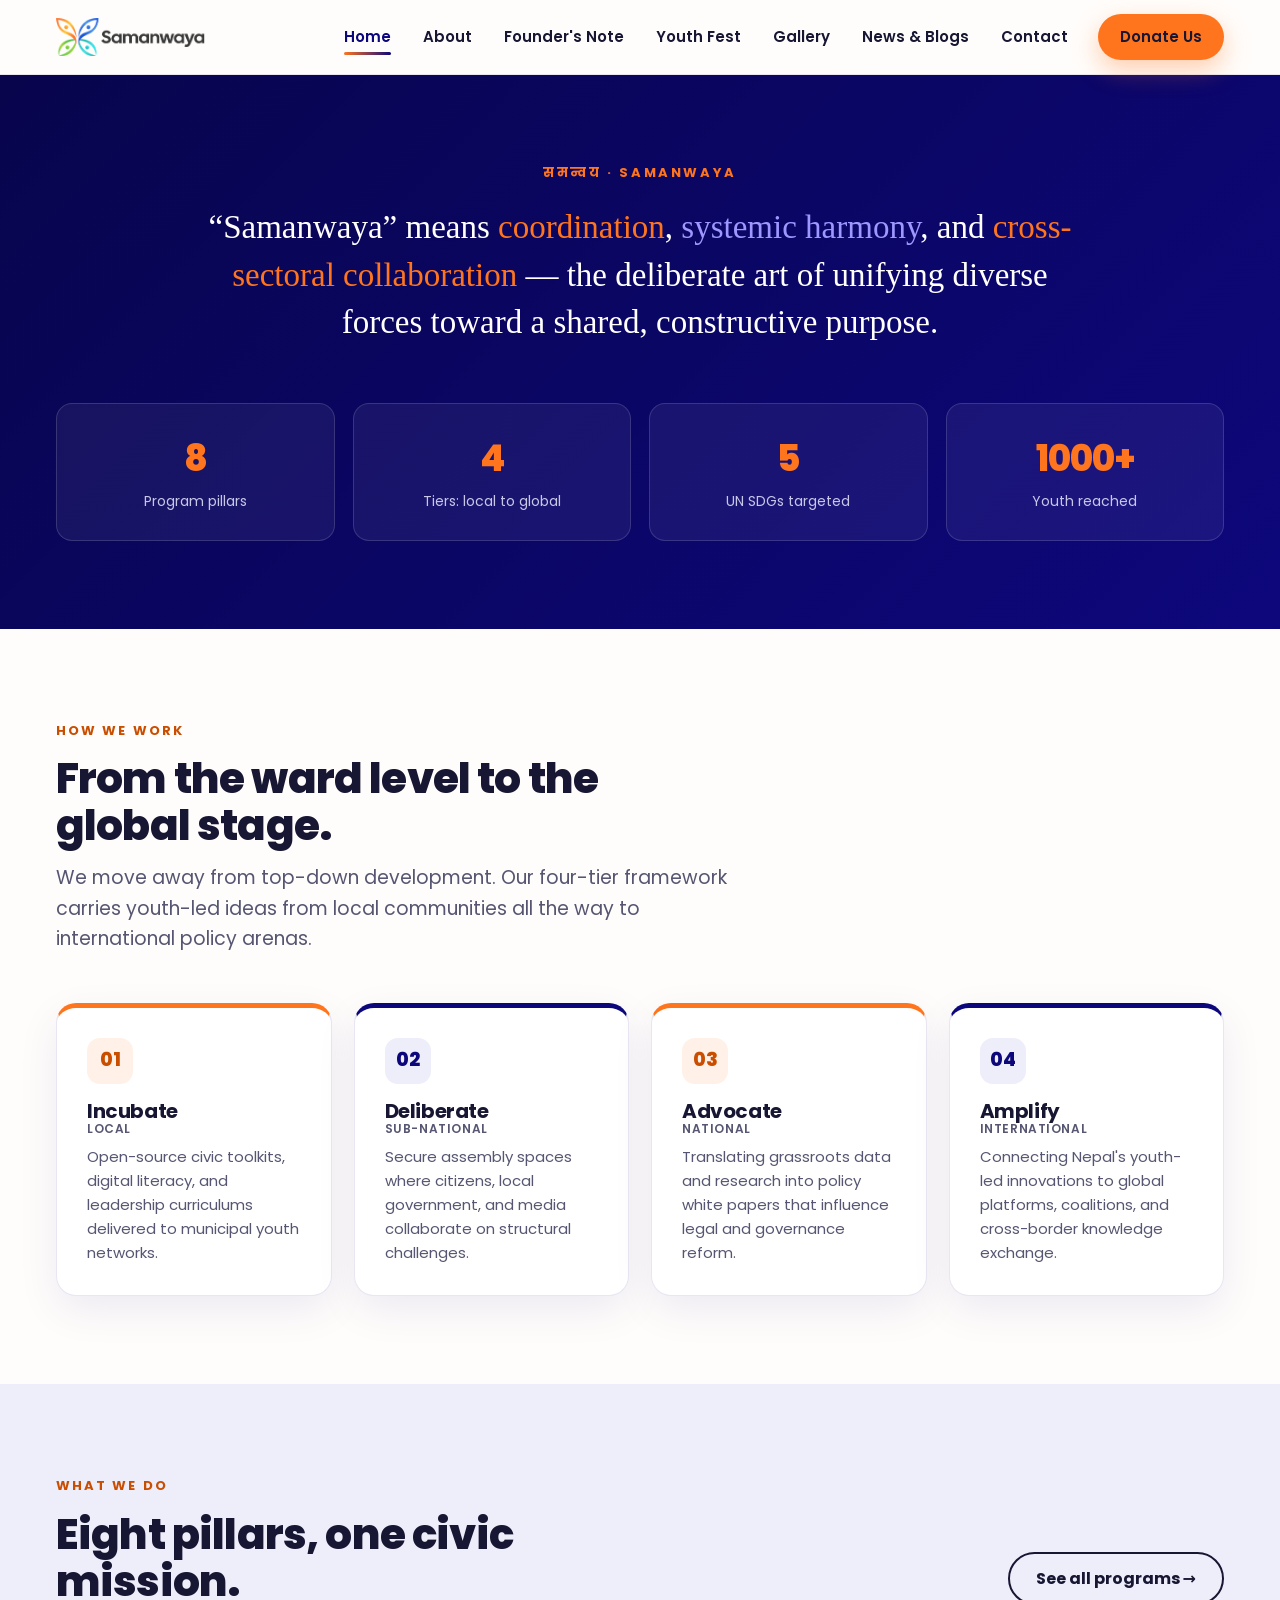
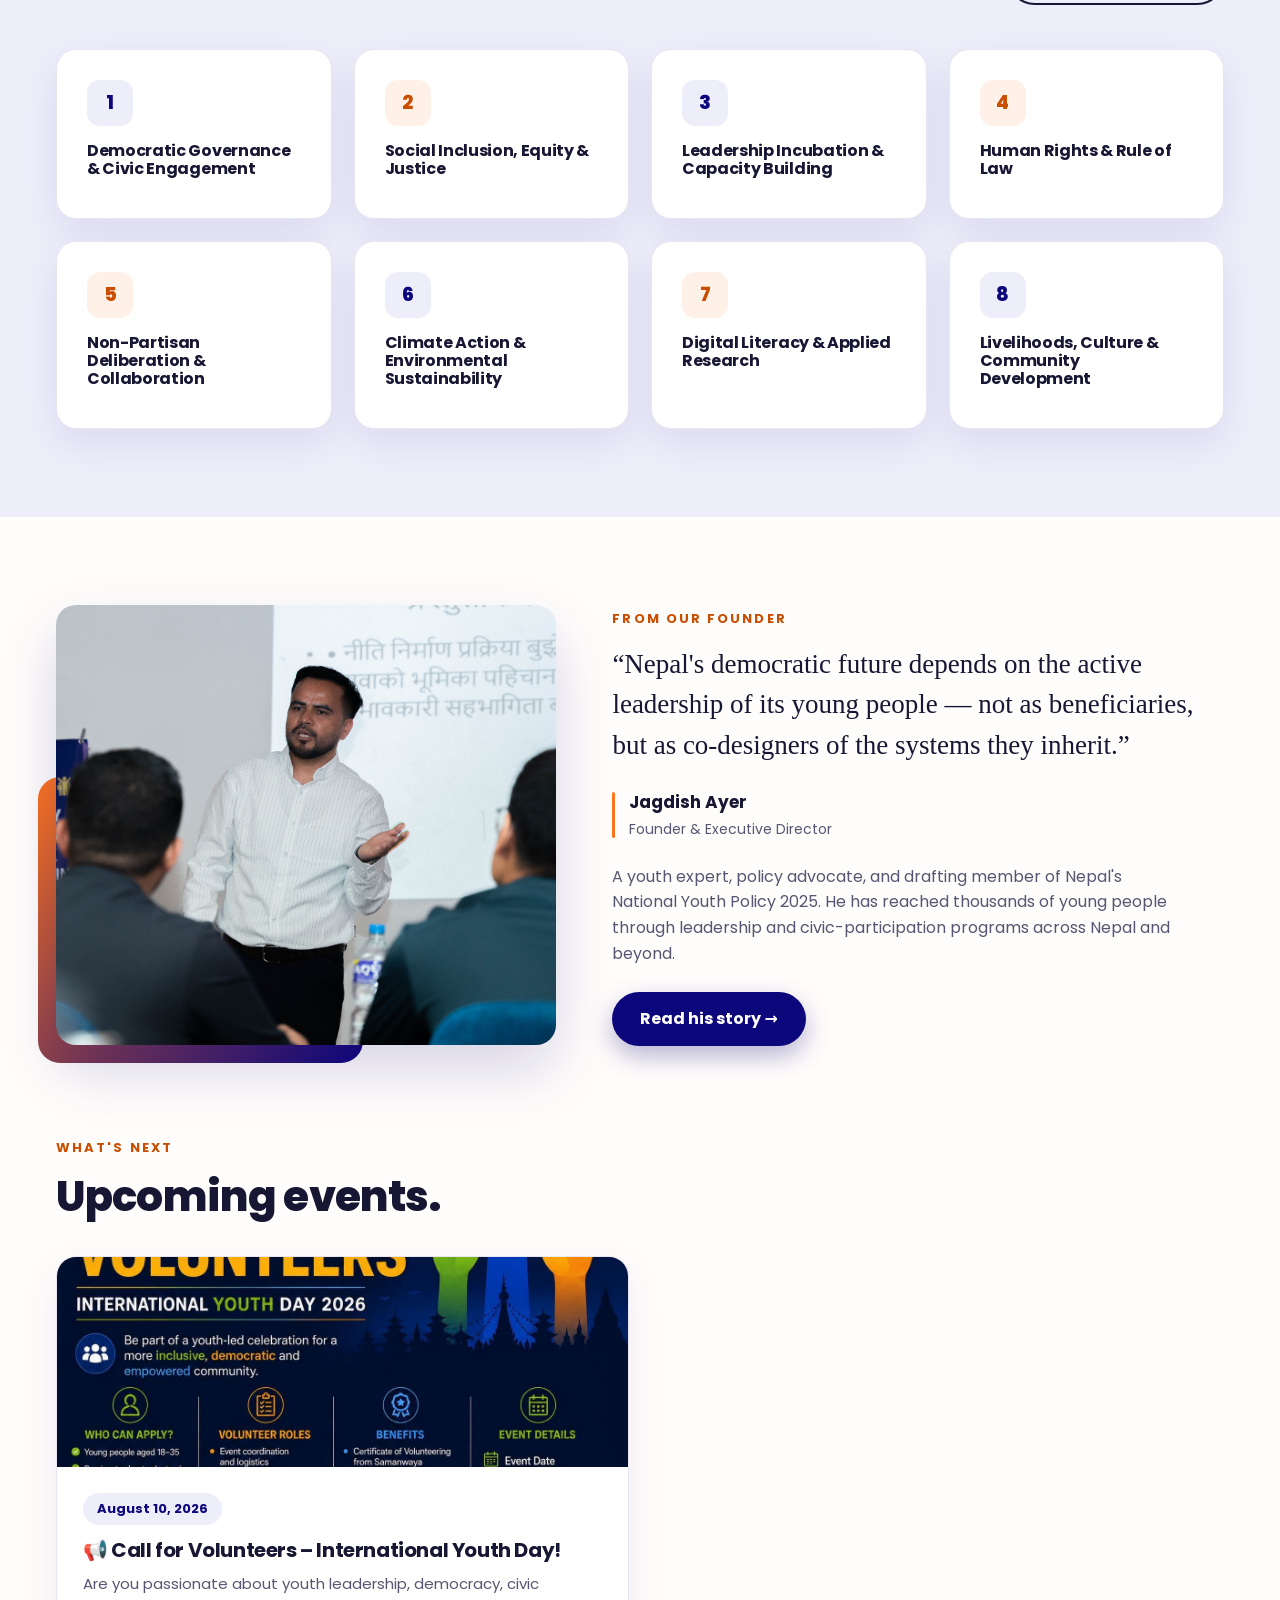
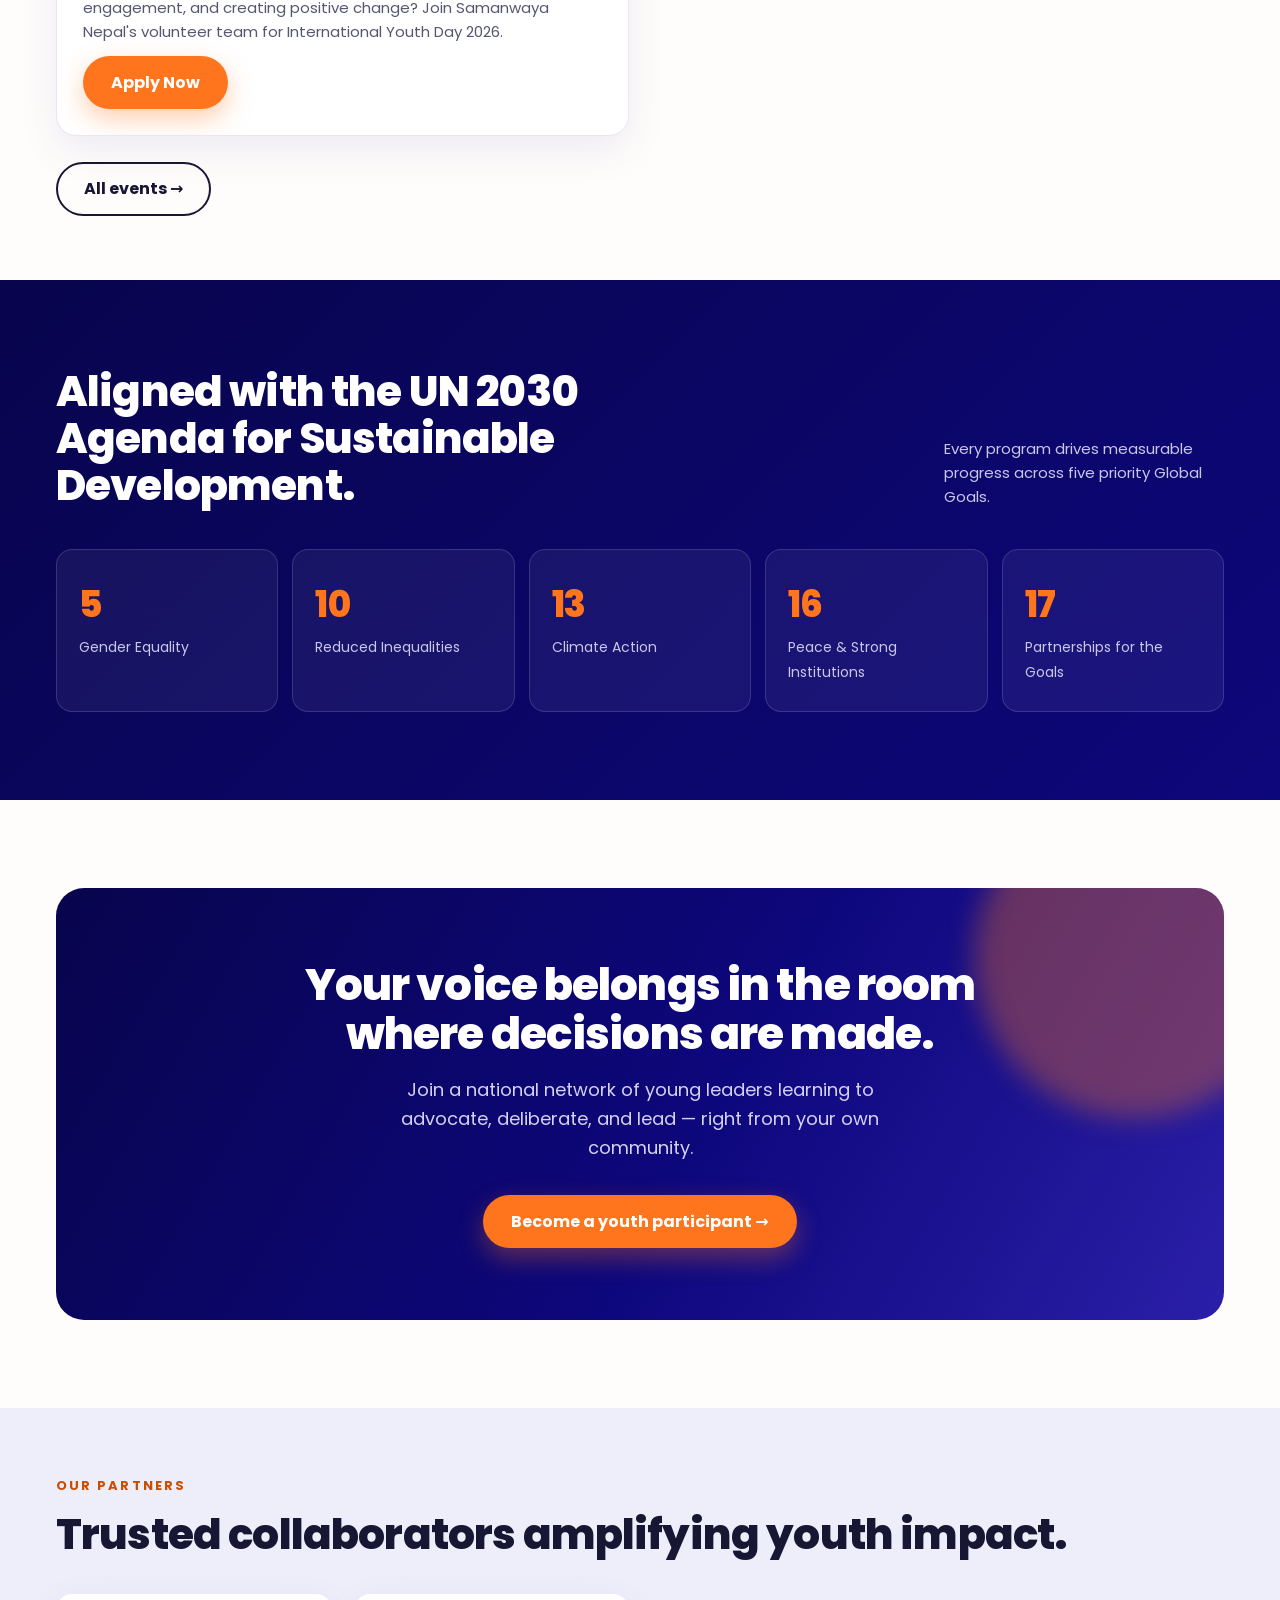
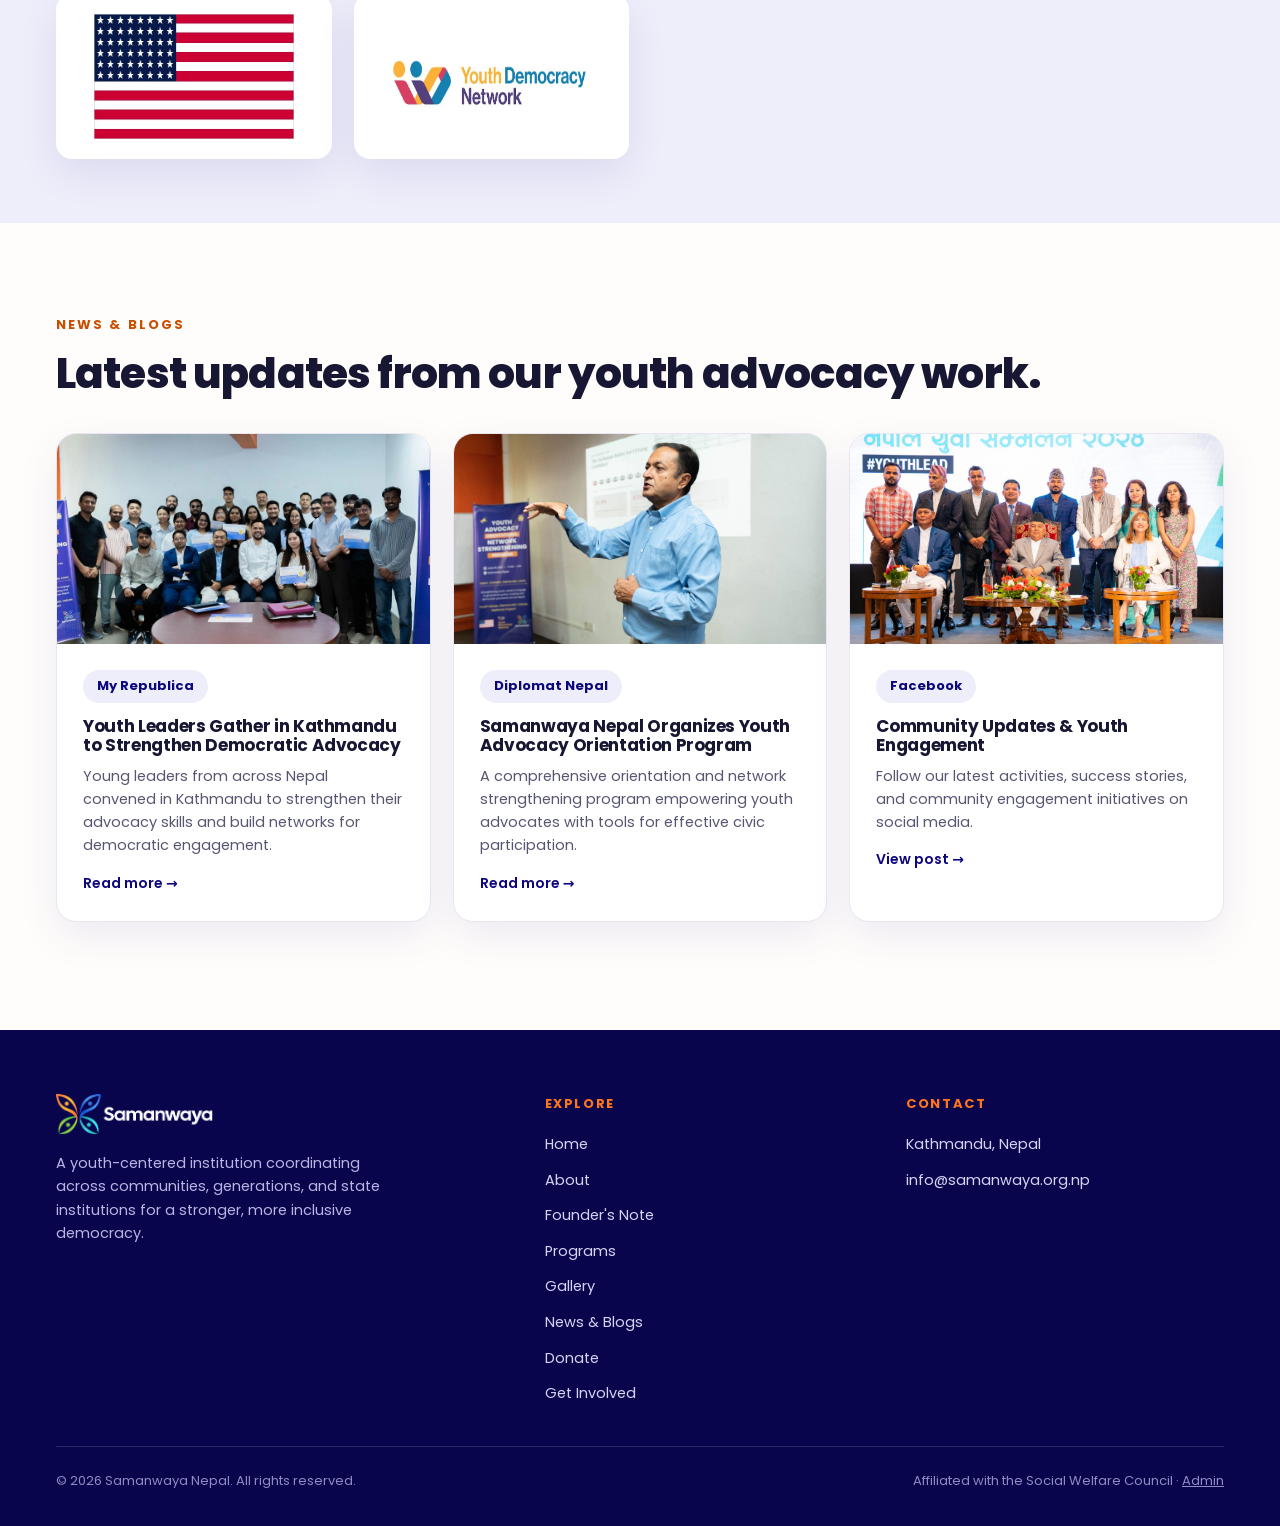
==== index.html @ 650f9ad6 "remove the application portal" ====
<!DOCTYPE html>
<html lang="en">
<head>
  <meta charset="utf-8">
  <meta name="viewport" content="width=device-width, initial-scale=1">
  <title>Samanwaya Nepal — Youth-Led Democracy &amp; Civic Engagement in Nepal</title>
  <meta name="description" content="Samanwaya Nepal is a premier youth-centered non-profit in Kathmandu empowering young people across Nepal through democratic governance, civic engagement, leadership incubation, and social inclusion programs. Partner organizations include USA and YDN.">
  <meta name="keywords" content="Samanwaya, Samanwaya Nepal, समन्वय, youth organization Nepal, civic engagement Nepal, democracy Nepal, youth leadership Kathmandu, NGO Nepal, samanwaya.org.np, youth advocacy Nepal, democratic governance Nepal, partner organizations USA YDN, Nepal news blogs, youth policy Nepal">
  <meta name="author" content="Samanwaya Nepal">
  <meta name="robots" content="index, follow">
  <meta name="theme-color" content="#0d077c">
  <link rel="canonical" href="https://samanwaya.org.np/">
  <meta property="og:type" content="website">
  <meta property="og:site_name" content="Samanwaya Nepal">
  <meta property="og:locale" content="en_US">
  <meta property="og:title" content="Samanwaya Nepal — Youth-Led Democracy &amp; Civic Engagement">
  <meta property="og:description" content="A youth-centered institution where young citizens across Nepal converge to lead the civic systems that shape their lives.">
  <meta property="og:url" content="https://samanwaya.org.np/">
  <meta property="og:image" content="https://samanwaya.org.np/assets/og-image.jpg">
  <meta property="og:image:width" content="1200">
  <meta property="og:image:height" content="630">
  <meta name="twitter:card" content="summary_large_image">
  <meta name="twitter:title" content="Samanwaya Nepal — Youth-Led Democracy &amp; Civic Engagement">
  <meta name="twitter:description" content="A youth-centered institution where young citizens across Nepal converge to lead the civic systems that shape their lives.">
  <meta name="twitter:image" content="https://samanwaya.org.np/assets/og-image.jpg">
  <link rel="icon" type="image/png" sizes="32x32" href="assets/samanwayaicons.png">
  <link rel="icon" type="image/png" sizes="64x64" href="assets/samanwayaicons.png">
  <link rel="apple-touch-icon" href="assets/apple-touch-icon.png">
  <link rel="manifest" href="site.webmanifest">
  <link rel="preconnect" href="https://fonts.googleapis.com">
  <link rel="preconnect" href="https://fonts.gstatic.com" crossorigin>
  <link href="https://fonts.googleapis.com/css2?family=Poppins:wght@400;600;700;800&display=swap" rel="stylesheet">
  <link rel="stylesheet" href="css/style.css">
  <script type="application/ld+json">
  {
    "@context": "https://schema.org",
    "@type": "NGO",
    "name": "Samanwaya Nepal",
    "alternateName": ["Samanwaya", "समन्वय नेपाल"],
    "url": "https://samanwaya.org.np/",
    "logo": "https://samanwaya.org.np/assets/logo-mark.png",
    "image": "https://samanwaya.org.np/assets/og-image.jpg",
    "description": "A premier youth-centered non-profit institution in Kathmandu, Nepal, empowering young people through democratic governance, civic engagement, leadership incubation, and social inclusion.",
    "email": "info@samanwaya.org.np",
    "foundingLocation": "Kathmandu, Nepal",
    "founder": {
      "@type": "Person",
      "name": "Jagdish Ayer",
      "jobTitle": "Founder & Executive Director",
      "url": "https://samanwaya.org.np/founder.html"
    },
    "address": {
      "@type": "PostalAddress",
      "addressLocality": "Kathmandu",
      "addressCountry": "NP"
    },
    "areaServed": "Nepal",
    "sameAs": []
  }
  </script>
  <script type="application/ld+json">
  {
    "@context": "https://schema.org",
    "@type": "WebSite",
    "name": "Samanwaya Nepal",
    "alternateName": "Samanwaya",
    "url": "https://samanwaya.org.np/"
  }
  </script>
  <script type="application/ld+json">
  {
    "@context": "https://schema.org",
    "@type": "NewsMediaOrganization",
    "name": "Samanwaya Nepal News & Updates",
    "url": "https://samanwaya.org.np/#news-blogs",
    "description": "Latest news and updates about youth advocacy programs and democratic engagement initiatives in Nepal",
    "potentialAction": {
      "@type": "ReadAction",
      "target": [
        "https://myrepublica.nagariknetwork.com/news/youth-leaders-gather-in-kathmandu-to-strengthen-democratic-advocacy-83-53.html",
        "https://diplomatnepal.com/diplomacy/youth/samanwaya-nepal-organizes-youth-advocacy-orientation-and-network-strengthening-program/"
      ]
    }
  }
  </script>
</head>
<body>

<div id="loader" aria-hidden="true">
  <img src="assets/logo-mark.png" alt="" width="72" height="72">
  <div class="bar"><i></i></div>
</div>

<header class="site-header">
 <div class="wrap">
    <a href="index.html" class="logo" aria-label="Samanwaya Nepal — home">
      <img src="assets/logo-dark.png" alt="Samanwaya Nepal" width="164" height="42">
    </a>
    <nav class="nav" aria-label="Main navigation">
      <a href="index.html" class="active" aria-current="page">Home</a>
      <a href="about.html">About</a>
      <a href="founder.html">Founder's Note</a>
      <a href="programs.html">Youth Fest</a>
      <a href="gallery.html">Gallery</a>
      <a href="news.html">News &amp; Blogs</a>
      <a href="contact.html">Contact</a>
      <a href="donate.html" class="btn btn-orange">Donate Us</a>
    </nav>
    <button id="nav-toggle" aria-label="Toggle menu" aria-expanded="false"><span></span><span></span><span></span></button>
  </div>
</header>

<main>

  <!-- HERO -->
  <!--<section class="hero">
   <div class="wrap">
      <div class="reveal in">
        <span class="badge"><i></i>YOUTH VOICES · DEMOCRATIC VALUES · NATIONAL IMPACT</span>
        <h1 class="h-xl" data-edit="heroTitle">Young people, building the <span class="c1">democracy</span> they'll <span class="c2">inherit.</span></h1>
        <p data-edit="heroText">Samanwaya Nepal is a youth-centered institution where young citizens — across every geography, ethnicity, gender, and background — converge to lead the civic systems that shape their lives.</p>
        <div style="display:flex;flex-wrap:wrap;gap:14px">
          <a href="contact.html" class="btn btn-orange">Join the movement →</a>
          <a href="programs.html" class="btn btn-ghost">Explore our work</a>
        </div>
      </div>
      <div class="hero-media reveal in">
        <img src="assets/photo-1-web.jpg" alt="Young participants at a Samanwaya Nepal youth advocacy program" width="1400" height="933" fetchpriority="high">
      </div>
    </div>
  </section> -->

  <!-- NOTICES (admin-managed, hidden when empty) -->
  <section class="section tight" id="notices-section" style="padding-top:0">
    <div class="wrap">
      <span class="eyebrow">Notices &amp; announcements</span>
      <div id="notices-list" class="grid" style="gap:12px"></div>
    </div>
  </section>

  <!-- MEANING + STATS -->
  <section class="dark section">
    <div class="wrap quote-band reveal">
      <div class="mark">समन्वय · SAMANWAYA</div>
      <blockquote data-edit="meaningQuote">“Samanwaya” means <span class="hl-o">coordination</span>, <span class="hl-i">systemic harmony</span>, and <span class="hl-o">cross-sectoral collaboration</span> — the deliberate art of unifying diverse forces toward a shared, constructive purpose.</blockquote>
    </div>
    <div class="wrap" style="margin-top:56px">
      <div class="stats reveal">
        <div class="stat"><b data-edit="stat1n">8</b><span data-edit="stat1l">Program pillars</span></div>
        <div class="stat"><b data-edit="stat2n">4</b><span data-edit="stat2l">Tiers: local to global</span></div>
        <div class="stat"><b data-edit="stat3n">5</b><span data-edit="stat3l">UN SDGs targeted</span></div>
        <div class="stat"><b data-edit="stat4n">1000+</b><span data-edit="stat4l">Youth reached</span></div>
      </div>
    </div>
  </section>

  <!-- 4-TIER MODEL -->
  <section class="section">
    <div class="wrap">
      <div class="reveal" style="max-width:680px;margin-bottom:48px">
        <span class="eyebrow">How we work</span>
        <h2 class="h-lg">From the ward level to the global stage.</h2>
        <p class="lead" style="margin-top:14px">We move away from top-down development. Our four-tier framework carries youth-led ideas from local communities all the way to international policy arenas.</p>
      </div>
      <div class="grid g4">
        <article class="card top-o reveal"><span class="num tint-o">01</span><h3>Incubate <small style="display:block;font-size:12px;color:var(--muted);font-weight:600;letter-spacing:.05em">LOCAL</small></h3><p>Open-source civic toolkits, digital literacy, and leadership curriculums delivered to municipal youth networks.</p></article>
        <article class="card top-i reveal"><span class="num tint-i">02</span><h3>Deliberate <small style="display:block;font-size:12px;color:var(--muted);font-weight:600;letter-spacing:.05em">SUB-NATIONAL</small></h3><p>Secure assembly spaces where citizens, local government, and media collaborate on structural challenges.</p></article>
        <article class="card top-o reveal"><span class="num tint-o">03</span><h3>Advocate <small style="display:block;font-size:12px;color:var(--muted);font-weight:600;letter-spacing:.05em">NATIONAL</small></h3><p>Translating grassroots data and research into policy white papers that influence legal and governance reform.</p></article>
        <article class="card top-i reveal"><span class="num tint-i">04</span><h3>Amplify <small style="display:block;font-size:12px;color:var(--muted);font-weight:600;letter-spacing:.05em">INTERNATIONAL</small></h3><p>Connecting Nepal's youth-led innovations to global platforms, coalitions, and cross-border knowledge exchange.</p></article>
      </div>
    </div>
  </section>

  <!-- PROGRAMS TEASER -->
  <section class="section" style="background:var(--indigo-soft)">
    <div class="wrap">
      <div class="reveal" style="display:flex;align-items:flex-end;justify-content:space-between;flex-wrap:wrap;gap:22px;margin-bottom:44px">
        <div style="max-width:600px">
          <span class="eyebrow">What we do</span>
          <h2 class="h-lg">Eight pillars, one civic mission.</h2>
        </div>
        <a href="programs.html" class="btn btn-ghost">See all programs →</a>
      </div>
      <div class="grid g4">
        <a href="programs.html" class="card reveal"><span class="num tint-i">1</span><h3 style="font-size:16px">Democratic Governance &amp; Civic Engagement</h3></a>
        <a href="programs.html" class="card reveal"><span class="num tint-o">2</span><h3 style="font-size:16px">Social Inclusion, Equity &amp; Justice</h3></a>
        <a href="programs.html" class="card reveal"><span class="num tint-i">3</span><h3 style="font-size:16px">Leadership Incubation &amp; Capacity Building</h3></a>
        <a href="programs.html" class="card reveal"><span class="num tint-o">4</span><h3 style="font-size:16px">Human Rights &amp; Rule of Law</h3></a>
        <a href="programs.html" class="card reveal"><span class="num tint-o">5</span><h3 style="font-size:16px">Non-Partisan Deliberation &amp; Collaboration</h3></a>
        <a href="programs.html" class="card reveal"><span class="num tint-i">6</span><h3 style="font-size:16px">Climate Action &amp; Environmental Sustainability</h3></a>
        <a href="programs.html" class="card reveal"><span class="num tint-o">7</span><h3 style="font-size:16px">Digital Literacy &amp; Applied Research</h3></a>
        <a href="programs.html" class="card reveal"><span class="num tint-i">8</span><h3 style="font-size:16px">Livelihoods, Culture &amp; Community Development</h3></a>
      </div>
    </div>
  </section>

  <!-- FOUNDER -->
  <section class="section">
    <div class="wrap split">
      <div class="frame reveal">
        <img src="assets/photo-3.jpg" alt="Jagdish Ayer, Founder and Executive Director of Samanwaya Nepal" width="1400" height="933" loading="lazy">
      </div>
      <div class="reveal">
        <span class="eyebrow">From our founder</span>
        <blockquote class="pull" data-edit="founderQuote">“Nepal's democratic future depends on the active leadership of its young people — not as beneficiaries, but as co-designers of the systems they inherit.”</blockquote>
        <div class="byline"><i></i><div><b>Jagdish Ayer</b><span>Founder &amp; Executive Director</span></div></div>
        <p style="color:var(--muted);margin-bottom:26px;max-width:560px" data-edit="founderIntro">A youth expert, policy advocate, and drafting member of Nepal's National Youth Policy 2025. He has reached thousands of young people through leadership and civic-participation programs across Nepal and beyond.</p>
        <a href="founder.html" class="btn btn-indigo">Read his story →</a>
      </div>
    </div>
  </section>

  <!-- UPCOMING EVENTS (admin-managed, hidden when empty) -->
  <section class="section tight" id="events-section" data-hide-empty style="padding-top:0">
    <div class="wrap">
      <span class="eyebrow">What's next</span>
      <h2 class="h-lg" style="margin-bottom:36px">Upcoming events.</h2>
      <div id="events-list" data-limit="2" class="grid g2"></div>
      <p style="margin-top:26px"><a href="programs.html#events" class="btn btn-ghost">All events →</a></p>
    </div>
  </section>

  <!-- SDG STRIP -->
  <section class="dark section">
    <div class="wrap">
      <div class="reveal" style="display:flex;align-items:flex-end;justify-content:space-between;flex-wrap:wrap;gap:20px;margin-bottom:40px">
        <h2 class="h-lg" style="max-width:640px">Aligned with the UN 2030 Agenda for Sustainable Development.</h2>
        <p style="font-size:15px;color:#c9c7e8;max-width:280px">Every program drives measurable progress across five priority Global Goals.</p>
      </div>
      <div class="grid reveal" style="grid-template-columns:repeat(auto-fit,minmax(170px,1fr));gap:14px">
        <div class="stat" style="text-align:left"><b>5</b><span>Gender Equality</span></div>
        <div class="stat" style="text-align:left"><b>10</b><span>Reduced Inequalities</span></div>
        <div class="stat" style="text-align:left"><b>13</b><span>Climate Action</span></div>
        <div class="stat" style="text-align:left"><b>16</b><span>Peace &amp; Strong Institutions</span></div>
        <div class="stat" style="text-align:left"><b>17</b><span>Partnerships for the Goals</span></div>
      </div>
    </div>
  </section>

  <!-- CTA -->
  <section class="section">
    <div class="wrap">
      <div class="cta reveal">
        <h2>Your voice belongs in the room where decisions are made.</h2>
        <p>Join a national network of young leaders learning to advocate, deliberate, and lead — right from your own community.</p>
        <a href="contact.html" class="btn btn-orange">Become a youth participant →</a>
      </div>
    </div>
  </section>

  <!-- PARTNERS -->
  <section class="section tight" style="background:var(--indigo-soft)">
    <div class="wrap">
      <span class="eyebrow">Our Partners</span>
      <h2 class="h-lg" style="margin-bottom:36px">Trusted collaborators amplifying youth impact.</h2>
      <div class="grid g4" style="align-items:center;justify-items:center">
        <div class="reveal" style="text-align:center;padding:20px;background:#fff;border-radius:16px;box-shadow:var(--shadow);width:100%">
          <img src="assets/usa.jpeg" alt="USA Partner Logo" width="200" height="125" loading="lazy" style="margin:0 auto">
        </div>
        <div class="reveal" style="text-align:center;padding:20px;background:#fff;border-radius:16px;box-shadow:var(--shadow);width:100%">
          <img src="assets/ydn.jpeg" alt="YDN Partner Logo" width="200" height="125" loading="lazy" style="margin:0 auto">
        </div>
      </div>
    </div>
  </section>

  <!-- NEPAL YOUTH FEST 2026 
  <section class="section" style="background:linear-gradient(135deg,#0d077c 0%,#3b2cc9 100%);color:#fff">
    <div class="wrap">
      <div class="reveal" style="text-align:center;max-width:800px;margin:0 auto 40px">
        <span class="eyebrow" style="color:#ffb142">Call for Participants</span>
        <h2 class="h-xl" style="margin:10px 0">NEPAL YOUTH FEST 2026</h2>
        <p class="lead" style="color:#d6d4f2">Are you ready to connect, create &amp; celebrate?</p>
        <p style="font-size:16px;color:#d6d4f2;line-height:1.7">Join us for Nepal Youth Fest 2026 — a vibrant platform bringing young people together to share ideas, showcase talents, build connections, and inspire positive change.</p>
      </div>
      <div class="grid g3 reveal" style="margin-bottom:40px">
        <div style="text-align:center;padding:20px;background:rgba(255,255,255,0.1);border-radius:12px">
          <span style="font-size:32px;display:block;margin-bottom:10px">🌟</span>
          <h4 style="margin-bottom:8px">Connect</h4>
          <p style="font-size:14px;color:#d6d4f2">Connect with fellow young people</p>
        </div>
        <div style="text-align:center;padding:20px;background:rgba(255,255,255,0.1);border-radius:12px">
          <span style="font-size:32px;display:block;margin-bottom:10px">💡</span>
          <h4 style="margin-bottom:8px">Exchange</h4>
          <p style="font-size:14px;color:#d6d4f2">Exchange ideas &amp; experiences</p>
        </div>
        <div style="text-align:center;padding:20px;background:rgba(255,255,255,0.1);border-radius:12px">
          <span style="font-size:32px;display:block;margin-bottom:10px">🎨</span>
          <h4 style="margin-bottom:8px">Showcase</h4>
          <p style="font-size:14px;color:#d6d4f2">Showcase your creativity and talents</p>
        </div>
        <div style="text-align:center;padding:20px;background:rgba(255,255,255,0.1);border-radius:12px">
          <span style="font-size:32px;display:block;margin-bottom:10px">🤝</span>
          <h4 style="margin-bottom:8px">Build Networks</h4>
          <p style="font-size:14px;color:#d6d4f2">Build networks and meaningful connections</p>
        </div>
        <div style="text-align:center;padding:20px;background:rgba(255,255,255,0.1);border-radius:12px">
          <span style="font-size:32px;display:block;margin-bottom:10px">🚀</span>
          <h4 style="margin-bottom:8px">Be Part of Change</h4>
          <p style="font-size:14px;color:#d6d4f2">Be part of a youth-led movement for change</p>
        </div>
        <div style="text-align:center;padding:20px;background:rgba(255,255,255,0.1);border-radius:12px;display:flex;align-items:center;justify-content:center">
          <div>
            <h4 style="margin-bottom:8px">Who Can Participate?</h4>
            <p style="font-size:14px;color:#d6d4f2">Young people who are passionate, creative, curious, and ready to make a difference.</p>
          </div>
        </div>
      </div>
      <div class="reveal" style="text-align:center">
        <div style="display:inline-block;background:rgba(255,255,255,0.15);padding:20px 40px;border-radius:16px;margin-bottom:24px">
          <p style="margin:0 0 8px;font-size:18px"><strong>📅 Date:</strong> 14 August 2026</p>
          <p style="margin:0;font-size:16px;color:#d6d4f2"><strong>Limited Participation — Register Now!</strong></p>
        </div>
        <div style="margin-bottom:20px">
          <a href="https://forms.gle/J3y8mwZ917u2fauQ6" target="_blank" rel="noopener noreferrer" class="btn btn-orange" style="font-size:18px;padding:16px 40px">Register Now →</a>
        </div>
        <p style="font-size:14px;color:#d6d4f2;margin-top:20px"><strong>Organized by:</strong> Samanwaya Nepal</p>
      </div>
    </div>
  </section> -->

  <!-- NEWS & BLOGS -->
  <section class="section">
    <div class="wrap">
      <span class="eyebrow">News &amp; Blogs</span>
      <h2 class="h-lg" style="margin-bottom:36px">Latest updates from our youth advocacy work.</h2>
      <div class="grid g3">
        <article class="card event-card reveal">
          <a href="https://myrepublica.nagariknetwork.com/news/youth-leaders-gather-in-kathmandu-to-strengthen-democratic-advocacy-83-53.html" target="_blank" rel="noopener noreferrer">
            <img src="assets/photo-1-web.jpg" alt="Youth leaders gather in Kathmandu for democratic advocacy program" width="400" height="267" loading="lazy">
            <div class="body">
              <span class="date">My Republica</span>
              <h3 style="font-size:17px;margin-bottom:10px">Youth Leaders Gather in Kathmandu to Strengthen Democratic Advocacy</h3>
              <p style="font-size:14.5px;color:var(--muted)">Young leaders from across Nepal convened in Kathmandu to strengthen their advocacy skills and build networks for democratic engagement.</p>
              <span style="display:inline-block;margin-top:14px;font-weight:600;color:var(--indigo);font-size:14px">Read more →</span>
            </div>
          </a>
        </article>
        <article class="card event-card reveal">
          <a href="https://diplomatnepal.com/diplomacy/youth/samanwaya-nepal-organizes-youth-advocacy-orientation-and-network-strengthening-program/" target="_blank" rel="noopener noreferrer">
            <img src="assets/photo-2-web.jpg" alt="Samanwaya Nepal youth advocacy orientation program" width="400" height="267" loading="lazy">
            <div class="body">
              <span class="date">Diplomat Nepal</span>
              <h3 style="font-size:17px;margin-bottom:10px">Samanwaya Nepal Organizes Youth Advocacy Orientation Program</h3>
              <p style="font-size:14.5px;color:var(--muted)">A comprehensive orientation and network strengthening program empowering youth advocates with tools for effective civic participation.</p>
              <span style="display:inline-block;margin-top:14px;font-weight:600;color:var(--indigo);font-size:14px">Read more →</span>
            </div>
          </a>
        </article>
        <article class="card event-card reveal">
          <a href="https://m.facebook.com/story.php?story_fbid=pfbid0SVXKzAzY4H9wA1J8iqBmDXQTFKpbjLPNszWH7nGdZmCBei6ZwxcJ7wfcWrXE1Bryl&id=100002633778697" target="_blank" rel="noopener noreferrer">
            <img src="assets/photo-3-web.jpg" alt="Samanwaya Nepal Facebook update on youth activities" width="400" height="267" loading="lazy">
            <div class="body">
              <span class="date">Facebook</span>
              <h3 style="font-size:17px;margin-bottom:10px">Community Updates &amp; Youth Engagement</h3>
              <p style="font-size:14.5px;color:var(--muted)">Follow our latest activities, success stories, and community engagement initiatives on social media.</p>
              <span style="display:inline-block;margin-top:14px;font-weight:600;color:var(--indigo);font-size:14px">View post →</span>
            </div>
          </a>
        </article>
      </div>
    </div>
  </section>

</main>

<footer class="site-footer">
  <div class="wrap">
    <div class="cols">
      <div>
        <img src="assets/logo-light.png" alt="Samanwaya Nepal" width="157" height="40">
        <p>A youth-centered institution coordinating across communities, generations, and state institutions for a stronger, more inclusive democracy.</p>
      </div>
      <div>
        <h4>EXPLORE</h4>
        <ul>
          <li><a href="index.html">Home</a></li>
          <li><a href="about.html">About</a></li>
          <li><a href="founder.html">Founder's Note</a></li>
          <li><a href="programs.html">Programs</a></li>
          <li><a href="gallery.html">Gallery</a></li>
          <li><a href="news.html">News &amp; Blogs</a></li>
          <li><a href="donate.html">Donate</a></li>
          <li><a href="contact.html">Get Involved</a></li>
        </ul>
      </div>
      <div>
        <h4>CONTACT</h4>
        <ul>
          <li><span data-edit="address" style="font-size:14.5px;color:#d6d4f2">Kathmandu, Nepal</span></li>
          <li><a href="mailto:info@samanwaya.org.np" data-edit-mail>info@samanwaya.org.np</a></li>
        </ul>
      </div>
    </div>
    <div class="base">
      <span>© 2026 Samanwaya Nepal. All rights reserved.</span>
      <span>Affiliated with the Social Welfare Council · <a href="admin.html" rel="nofollow">Admin</a></span>
      <!-- DISCLAIMER: Do not remove any content from this website without permission -->
    </div>
  </div>
</footer>

<script src="js/content.js" defer></script>
<script src="js/main.js" defer></script>
</body>
</html>
---- css/style.css ----
/* ==========================================================================
   Samanwaya Nepal — site stylesheet
   Theme: #ff751e (orange) · #0d077c (indigo)
   ========================================================================== */
:root{
  --orange:#ff751e;
  --orange-deep:#c94e00;      /* accessible orange for small text on light bg */
  --orange-soft:#fff1e7;
  --indigo:#0d077c;
  --indigo-deep:#08054d;
  --indigo-soft:#eeedfa;
  --ink:#171633;
  --muted:#565672;
  --bg:#fffdfb;
  --card:#ffffff;
  --line:#e9e6f2;
  --radius:20px;
  --shadow:0 14px 40px rgba(13,7,124,.08);
  --shadow-lg:0 26px 60px rgba(13,7,124,.16);
}
*{box-sizing:border-box;margin:0;padding:0}
html{scroll-behavior:smooth}
body{font-family:'Poppins',system-ui,-apple-system,'Segoe UI',sans-serif;background:var(--bg);color:var(--ink);line-height:1.6;-webkit-font-smoothing:antialiased}
img{max-width:100%;display:block}
a{color:inherit;text-decoration:none}
button,input,textarea,select{font-family:inherit;font-size:inherit}
::selection{background:var(--orange);color:#fff}

/* ---------- Loader ---------- */
#loader{position:fixed;inset:0;z-index:200;display:flex;flex-direction:column;align-items:center;justify-content:center;gap:18px;background:var(--bg);transition:opacity .45s ease,visibility .45s}
#loader.done{opacity:0;visibility:hidden}
#loader img{height:72px;width:auto;animation:pulse 1.3s ease-in-out infinite}
#loader .bar{width:150px;height:4px;border-radius:99px;background:var(--indigo-soft);overflow:hidden}
#loader .bar i{display:block;height:100%;width:40%;border-radius:99px;background:linear-gradient(90deg,var(--indigo),var(--orange));animation:slide 1.1s ease-in-out infinite}
@keyframes pulse{0%,100%{transform:scale(1);opacity:1}50%{transform:scale(.92);opacity:.75}}
@keyframes slide{0%{transform:translateX(-120%)}100%{transform:translateX(400%)}}

/* ---------- Reveal on scroll ---------- */
.reveal{opacity:0;transform:translateY(26px);transition:opacity .7s ease,transform .7s ease}
.reveal.in{opacity:1;transform:none}
@media (prefers-reduced-motion:reduce){
  .reveal{opacity:1;transform:none;transition:none}
  #loader img,#loader .bar i{animation:none}
}

/* ---------- Layout helpers ---------- */
.wrap{max-width:1180px;margin:0 auto;padding:0 24px}
/* Full-width layout on laptops and larger screens */
@media (min-width:1100px){.wrap{max-width:100%;padding:0 56px}}
@media (min-width:1600px){.wrap{padding:0 84px}}
.section{padding:88px 0}
.section.tight{padding:64px 0}
.eyebrow{display:inline-block;font-size:13px;font-weight:700;letter-spacing:.16em;text-transform:uppercase;color:var(--orange-deep);margin-bottom:14px}
.dark .eyebrow{color:var(--orange)}
h1,h2,h3{line-height:1.12;letter-spacing:-.02em}
.h-xl{font-size:clamp(38px,5.4vw,60px);font-weight:800}
.h-lg{font-size:clamp(30px,4vw,42px);font-weight:800}
.lead{font-size:19px;color:var(--muted);max-width:680px}
.dark{background:linear-gradient(135deg,var(--indigo-deep),var(--indigo));color:#fff}
.dark .lead{color:#c9c7e8}
.grid{display:grid;gap:22px}
.g2{grid-template-columns:repeat(2,1fr)}
.g3{grid-template-columns:repeat(3,1fr)}
.g4{grid-template-columns:repeat(4,1fr)}

/* ---------- Buttons ---------- */
.btn{display:inline-flex;align-items:center;gap:9px;border:none;cursor:pointer;font-weight:700;font-size:16px;padding:14px 28px;border-radius:999px;transition:transform .2s,box-shadow .2s,background .2s}
.btn:hover{transform:translateY(-2px)}
.btn-orange{background:var(--orange);color:#fff;box-shadow:0 10px 26px rgba(255,117,30,.35)}
.btn-orange:hover{background:#f26708}
.btn-indigo{background:var(--indigo);color:#fff;box-shadow:0 10px 26px rgba(13,7,124,.3)}
.btn-indigo:hover{background:var(--indigo-deep)}
.btn-ghost{background:transparent;color:var(--ink);border:2px solid var(--ink);padding:12px 26px}
.dark .btn-ghost{color:#fff;border-color:rgba(255,255,255,.6)}
.btn-light{background:#fff;color:var(--indigo)}

/* ---------- Header ---------- */
.site-header{position:sticky;top:0;z-index:100;background:rgba(255,253,251,.9);backdrop-filter:blur(12px);border-bottom:1px solid var(--line)}
.site-header .wrap{height:74px;display:flex;align-items:center;justify-content:space-between;gap:20px}
.site-header .logo img{height:38px;width:auto}
.nav{display:flex;align-items:center;gap:4px}
.nav a{position:relative;font-size:15px;font-weight:600;padding:9px 14px;color:var(--ink);transition:color .25s}
.nav a:not(.btn)::after{content:'';position:absolute;left:14px;bottom:3px;width:0;height:3px;border-radius:3px;background:linear-gradient(90deg,var(--orange),var(--indigo));transition:width .35s ease}
.nav a:hover{color:var(--indigo)}
.nav a:not(.btn):hover::after{width:calc(100% - 28px)}
.nav a.active{color:var(--indigo)}
.nav a.active::after{width:calc(100% - 28px)}
.nav .btn{margin-left:12px;font-size:15px;padding:11px 22px}
#nav-toggle{display:none;flex-direction:column;justify-content:center;align-items:center;gap:5px;width:44px;height:44px;background:#fff;border:1px solid var(--line);border-radius:12px;cursor:pointer}
#nav-toggle span{width:20px;height:2.5px;background:var(--ink);border-radius:2px;transition:transform .25s,opacity .2s}
#nav-toggle.open span:nth-child(1){transform:translateY(7.5px) rotate(45deg)}
#nav-toggle.open span:nth-child(2){opacity:0}
#nav-toggle.open span:nth-child(3){transform:translateY(-7.5px) rotate(-45deg)}

/* ---------- Hero ---------- */
.hero{position:relative;overflow:hidden}
.hero::before,.hero::after{content:'';position:absolute;border-radius:50%;pointer-events:none}
.hero::before{top:-180px;right:-140px;width:520px;height:520px;background:radial-gradient(circle,rgba(255,117,30,.14),transparent 70%)}
.hero::after{bottom:-200px;left:-160px;width:540px;height:540px;background:radial-gradient(circle,rgba(13,7,124,.10),transparent 70%)}
.hero .wrap{position:relative;display:grid;grid-template-columns:1.05fr .95fr;gap:56px;align-items:center;padding-top:70px;padding-bottom:84px}
.badge{display:inline-flex;align-items:center;gap:10px;background:#fff;border:1px solid var(--line);padding:8px 16px;border-radius:999px;font-size:12.5px;font-weight:600;letter-spacing:.05em;color:var(--muted);margin-bottom:26px}
.badge i{width:8px;height:8px;border-radius:50%;background:var(--orange);animation:pulse 1.6s ease-in-out infinite}
.hero h1{margin-bottom:22px}
.hero h1 .c1{color:var(--indigo)}
.hero h1 .c2{color:var(--orange)}
.hero p{font-size:19px;color:var(--muted);max-width:520px;margin-bottom:34px}
.hero-media{position:relative}
.hero-media::before{content:'';position:absolute;top:-20px;right:-20px;width:78%;height:86%;border-radius:26px;background:linear-gradient(135deg,var(--indigo),#3d34c9);transform:rotate(-3deg)}
.hero-media::after{content:'';position:absolute;bottom:-22px;left:-22px;width:58%;height:58%;border-radius:26px;background:linear-gradient(135deg,var(--orange),#ffb175);transform:rotate(4deg)}
.hero-media img{position:relative;z-index:1;width:100%;height:460px;object-fit:cover;object-position:center 20%;border-radius:22px;box-shadow:var(--shadow-lg)}

/* ---------- Cards ---------- */
.card{background:var(--card);border:1px solid var(--line);border-radius:var(--radius);padding:30px;box-shadow:var(--shadow)}
.card h3{font-size:20px;font-weight:700;margin-bottom:10px}
.card p{font-size:15px;color:var(--muted)}
.card .num{display:flex;align-items:center;justify-content:center;width:46px;height:46px;border-radius:13px;font-size:19px;font-weight:800;margin-bottom:16px}
.tint-o{background:var(--orange-soft);color:var(--orange-deep)}
.tint-i{background:var(--indigo-soft);color:var(--indigo)}
.card.top-o{border-top:5px solid var(--orange)}
.card.top-i{border-top:5px solid var(--indigo)}
.card.left-o{border-left:5px solid var(--orange)}
.card.left-i{border-left:5px solid var(--indigo)}

/* ---------- Quote band ---------- */
.quote-band{text-align:center}
.quote-band .mark{font-size:13px;font-weight:700;letter-spacing:.2em;color:var(--orange);margin-bottom:20px}
.quote-band blockquote{font-family:Georgia,'Times New Roman',serif;font-size:clamp(24px,3vw,33px);line-height:1.45;font-weight:400;max-width:900px;margin:0 auto}
.quote-band .hl-o{color:var(--orange)}
.quote-band .hl-i{color:#9d97ff}

/* ---------- Stats ---------- */
.stats{display:grid;grid-template-columns:repeat(4,1fr);gap:18px}
.stat{background:rgba(255,255,255,.06);border:1px solid rgba(255,255,255,.14);border-radius:16px;padding:26px 22px;text-align:center}
.stat b{display:block;font-size:36px;font-weight:800;color:var(--orange);letter-spacing:-.02em}
.stat span{font-size:14px;color:#c9c7e8}

/* ---------- Events / notices ---------- */
.event-card{overflow:hidden;padding:0;display:flex;flex-direction:column}
.event-card img{width:100%;height:210px;object-fit:cover}
.event-card .body{padding:26px}
.event-card .date{display:inline-block;font-size:13px;font-weight:700;color:var(--indigo);background:var(--indigo-soft);padding:6px 14px;border-radius:999px;margin-bottom:14px}
.notice{display:flex;gap:16px;align-items:flex-start;background:var(--card);border:1px solid var(--line);border-left:5px solid var(--orange);border-radius:14px;padding:18px 22px}
.notice time{flex:none;font-size:13px;font-weight:700;color:var(--orange-deep);padding-top:2px}
.empty-msg{border:1.5px dashed var(--line);border-radius:16px;padding:36px;text-align:center;color:var(--muted);font-size:15px}

/* ---------- Founder / split ---------- */
.split{display:grid;grid-template-columns:.9fr 1.1fr;gap:56px;align-items:center}
.split.rev{grid-template-columns:1.1fr .9fr}
.frame{position:relative}
.frame::after{content:'';position:absolute;bottom:-18px;left:-18px;width:65%;height:65%;border-radius:22px;background:linear-gradient(135deg,var(--orange),var(--indigo))}
.frame img{position:relative;z-index:1;width:100%;height:440px;object-fit:cover;object-position:center top;border-radius:20px;box-shadow:var(--shadow-lg)}
.byline{display:flex;align-items:center;gap:14px;margin:22px 0}
.byline i{width:3px;height:46px;background:var(--orange);border-radius:2px}
.byline b{display:block;font-size:17px}
.byline span{font-size:14px;color:var(--muted)}
blockquote.pull{font-family:Georgia,serif;font-size:clamp(21px,2.4vw,27px);line-height:1.5;margin-bottom:24px}
.prose p{font-size:16.5px;line-height:1.75;color:#3c3b58;margin-bottom:20px}

/* ---------- CTA ---------- */
.cta{position:relative;overflow:hidden;border-radius:28px;background:linear-gradient(120deg,var(--indigo-deep),var(--indigo) 55%,#2a1fa8);color:#fff;padding:72px 48px;text-align:center}
.cta::before{content:'';position:absolute;top:-90px;right:-70px;width:320px;height:320px;border-radius:50%;background:rgba(255,117,30,.35);filter:blur(14px)}
.cta h2{font-size:clamp(28px,3.6vw,44px);font-weight:800;max-width:760px;margin:0 auto 18px;position:relative}
.cta p{position:relative;font-size:18px;color:#d4d2f0;max-width:560px;margin:0 auto 32px}
.cta .btn{position:relative}

/* ---------- Forms ---------- */
.field{margin-bottom:18px}
.field label{display:block;font-size:13.5px;font-weight:600;color:var(--muted);margin-bottom:7px}
.field input,.field textarea,.field select{width:100%;font-size:15px;padding:13px 16px;border:1.5px solid var(--line);border-radius:12px;outline:none;background:#fbfaff;transition:border-color .2s,box-shadow .2s}
.field input:focus,.field textarea:focus,.field select:focus{border-color:var(--indigo);box-shadow:0 0 0 3px rgba(13,7,124,.12)}
.field textarea{resize:vertical;min-height:96px}
.form-msg{border-radius:12px;padding:13px 16px;font-size:14.5px;font-weight:600;margin-bottom:16px}
.form-msg.ok{background:#e8f7ec;color:#176a2e}
.form-msg.err{background:#fdecec;color:#b00020}

/* ---------- Contact ---------- */
.contact-item{display:flex;gap:16px;align-items:flex-start;margin-bottom:22px}
.contact-item .ico{flex:none;width:44px;height:44px;border-radius:12px;display:flex;align-items:center;justify-content:center;font-size:19px}
.contact-item small{display:block;font-size:12.5px;font-weight:700;letter-spacing:.06em;text-transform:uppercase;color:var(--muted)}
.contact-item b{font-size:16.5px;font-weight:600}
.contact-item a{color:var(--indigo)}

/* ---------- Footer ---------- */
.site-footer{background:var(--indigo-deep);color:#fff;padding:64px 0 34px;margin-top:20px}
.site-footer .cols{display:grid;grid-template-columns:1.4fr 1fr 1fr;gap:44px;padding-bottom:40px;border-bottom:1px solid rgba(255,255,255,.14)}
.site-footer img{height:40px;width:auto;margin-bottom:18px}
.site-footer p{font-size:14.5px;color:#b9b6e4;max-width:330px}
.site-footer h4{font-size:13px;font-weight:700;letter-spacing:.12em;color:var(--orange);margin-bottom:16px}
.site-footer ul{list-style:none;display:flex;flex-direction:column;gap:10px}
.site-footer ul a{font-size:14.5px;color:#d6d4f2}
.site-footer ul a:hover{color:var(--orange)}
.site-footer .base{display:flex;justify-content:space-between;flex-wrap:wrap;gap:10px;padding-top:24px;font-size:13px;color:#8f8cc4}
.site-footer .base a{text-decoration:underline}

/* ---------- Page hero (inner pages) ---------- */
.page-hero{background:linear-gradient(135deg,var(--indigo-soft),var(--orange-soft));padding:68px 0}
.page-hero h1{margin-bottom:18px}

/* ---------- Gallery ---------- */
.gallery-grid{display:grid;grid-template-columns:repeat(auto-fill,minmax(280px,1fr));gap:16px}
.gallery-grid figure{position:relative;overflow:hidden;border-radius:16px;cursor:zoom-in;box-shadow:var(--shadow)}
.gallery-grid img{width:100%;height:250px;object-fit:cover;transition:transform .5s ease}
.gallery-grid figure:hover img{transform:scale(1.06)}
.gallery-grid figcaption{position:absolute;inset:auto 0 0 0;padding:34px 16px 12px;font-size:13.5px;font-weight:600;color:#fff;background:linear-gradient(transparent,rgba(8,5,77,.82));opacity:0;transition:opacity .3s}
.gallery-grid figure:hover figcaption{opacity:1}
.lightbox{position:fixed;inset:0;z-index:300;display:none;align-items:center;justify-content:center;padding:28px;background:rgba(8,5,77,.93)}
.lightbox.open{display:flex}
.lightbox img{max-width:94vw;max-height:84vh;border-radius:12px;box-shadow:0 30px 80px rgba(0,0,0,.5)}
.lightbox .lb-close{position:absolute;top:16px;right:20px;width:44px;height:44px;border:none;border-radius:50%;background:rgba(255,255,255,.14);color:#fff;font-size:22px;cursor:pointer}
.lightbox .lb-cap{position:absolute;bottom:20px;left:0;right:0;text-align:center;color:#d6d4f2;font-size:14.5px;padding:0 24px}

/* ---------- Admin ---------- */
.admin-shell{max-width:960px;margin:0 auto;padding:48px 24px 100px}
.admin-tabs{display:flex;gap:8px;flex-wrap:wrap;margin-bottom:28px}
.admin-tabs button{background:#fff;border:1.5px solid var(--line);border-radius:999px;padding:10px 20px;font-size:14.5px;font-weight:600;cursor:pointer;color:var(--muted)}
.admin-tabs button.active{background:var(--indigo);border-color:var(--indigo);color:#fff}
.admin-panel{display:none}
.admin-panel.active{display:block}
.admin-list-item{display:flex;gap:16px;align-items:center;background:#fff;border:1px solid var(--line);border-radius:14px;padding:16px;margin-bottom:12px}
.admin-list-item img{width:96px;height:68px;object-fit:cover;border-radius:10px;flex:none}
.admin-list-item .meta{flex:1;min-width:0}
.admin-list-item .meta b{display:block;font-size:15.5px}
.admin-list-item .meta span{font-size:13px;color:var(--muted)}
.mini-btn{border:none;cursor:pointer;font-size:13.5px;font-weight:600;padding:9px 16px;border-radius:999px;flex:none}
.mini-btn.edit{background:var(--indigo-soft);color:var(--indigo)}
.mini-btn.del{background:#fdecec;color:#b00020}
.admin-stats{display:grid;grid-template-columns:repeat(3,1fr);gap:14px;margin-bottom:28px}
.admin-stats .card{padding:20px;text-align:center}
.admin-stats b{display:block;font-size:30px;font-weight:800;color:var(--indigo)}
.admin-stats span{font-size:13px;color:var(--muted)}

/* ---------- Responsive ---------- */
@media (max-width:940px){
  .nav{display:none;position:absolute;top:74px;left:0;right:0;flex-direction:column;align-items:stretch;background:var(--bg);border-bottom:1px solid var(--line);padding:10px 22px 22px;gap:2px}
  .nav.open{display:flex}
  .nav a{padding:14px 6px;border-bottom:1px solid var(--line)}
  .nav a:not(.btn)::after{display:none}
  .nav a.active{color:var(--orange-deep)}
  .nav .btn{margin:14px 0 0;justify-content:center}
  #nav-toggle{display:flex}
  .hero .wrap{grid-template-columns:1fr;gap:44px}
  .split,.split.rev{grid-template-columns:1fr;gap:40px}
  .g3,.g4{grid-template-columns:repeat(2,1fr)}
  .stats{grid-template-columns:repeat(2,1fr)}
  .site-footer .cols{grid-template-columns:1fr;gap:32px}
}
@media (max-width:600px){
  .g2,.g3,.g4{grid-template-columns:1fr}
  .section{padding:64px 0}
  .hero-media img{height:340px}
  .frame img{height:360px}
  .cta{padding:56px 26px}
  .admin-stats{grid-template-columns:1fr}
}
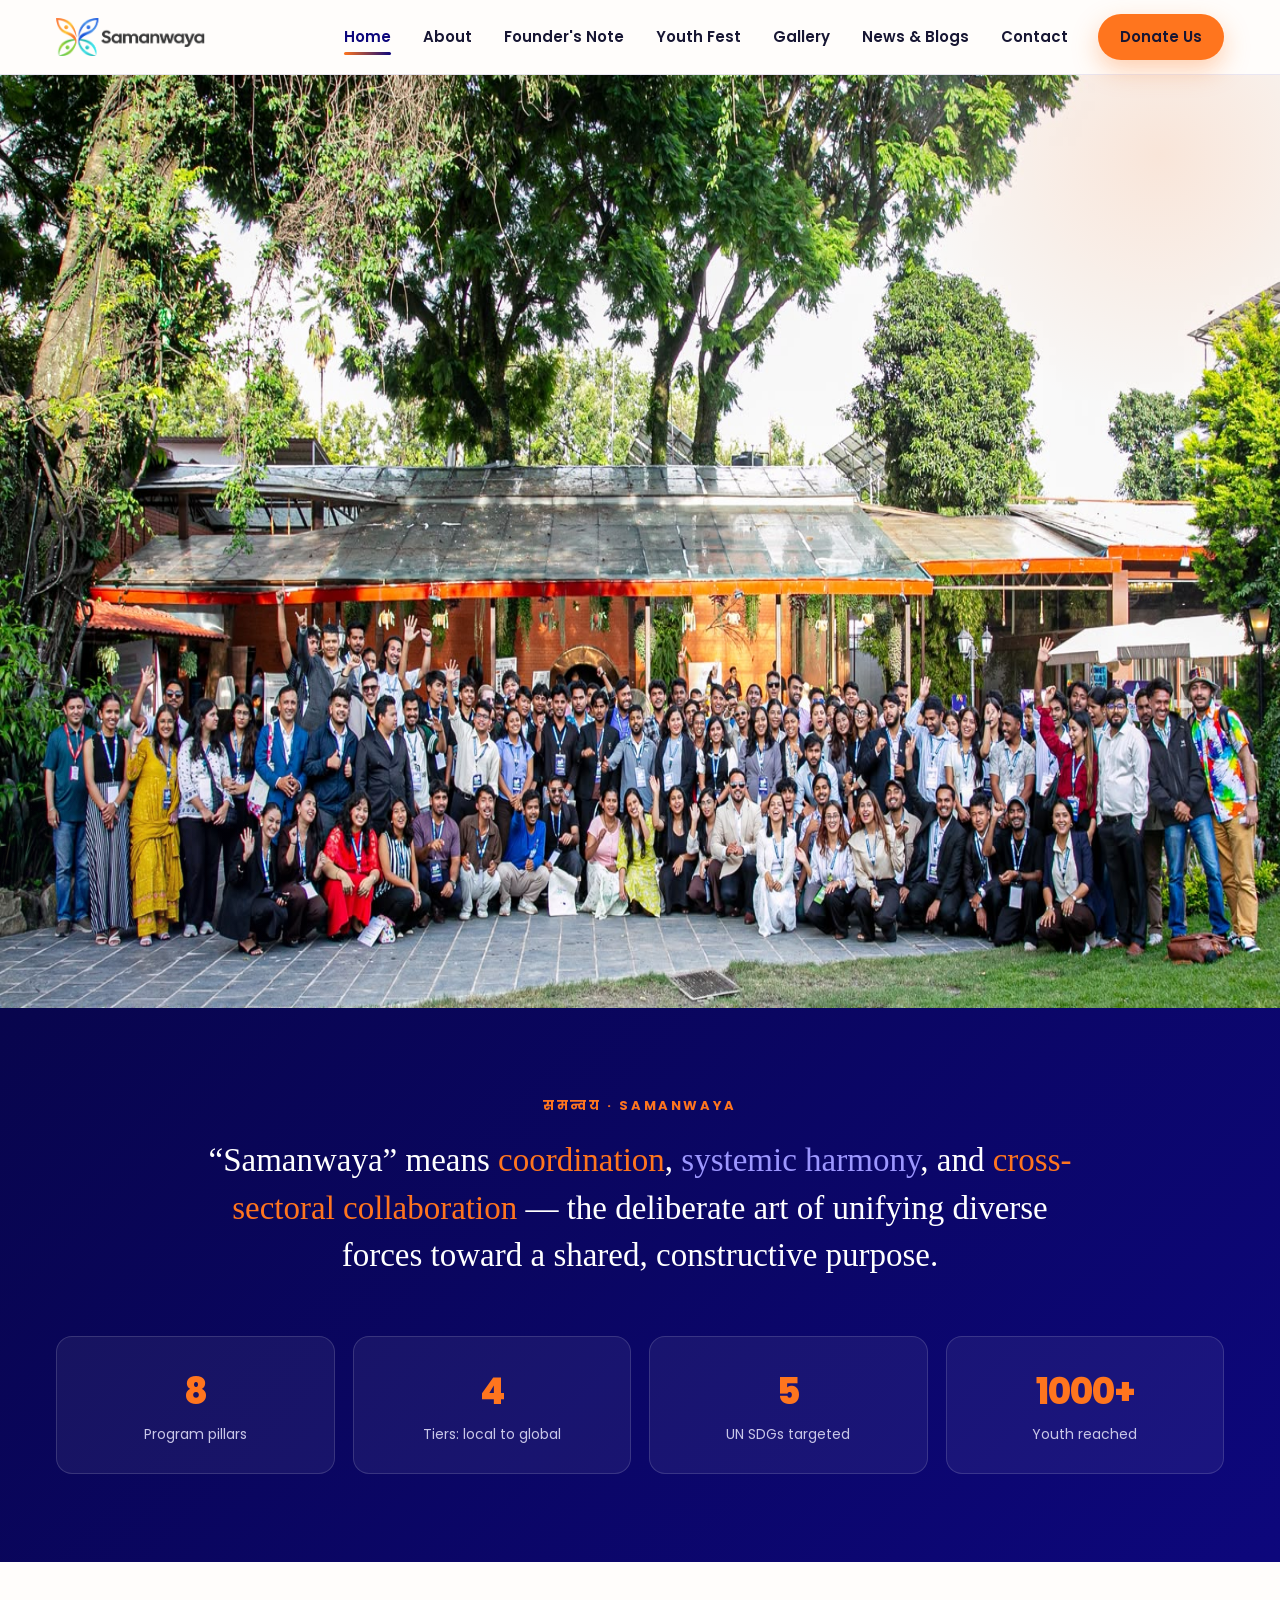
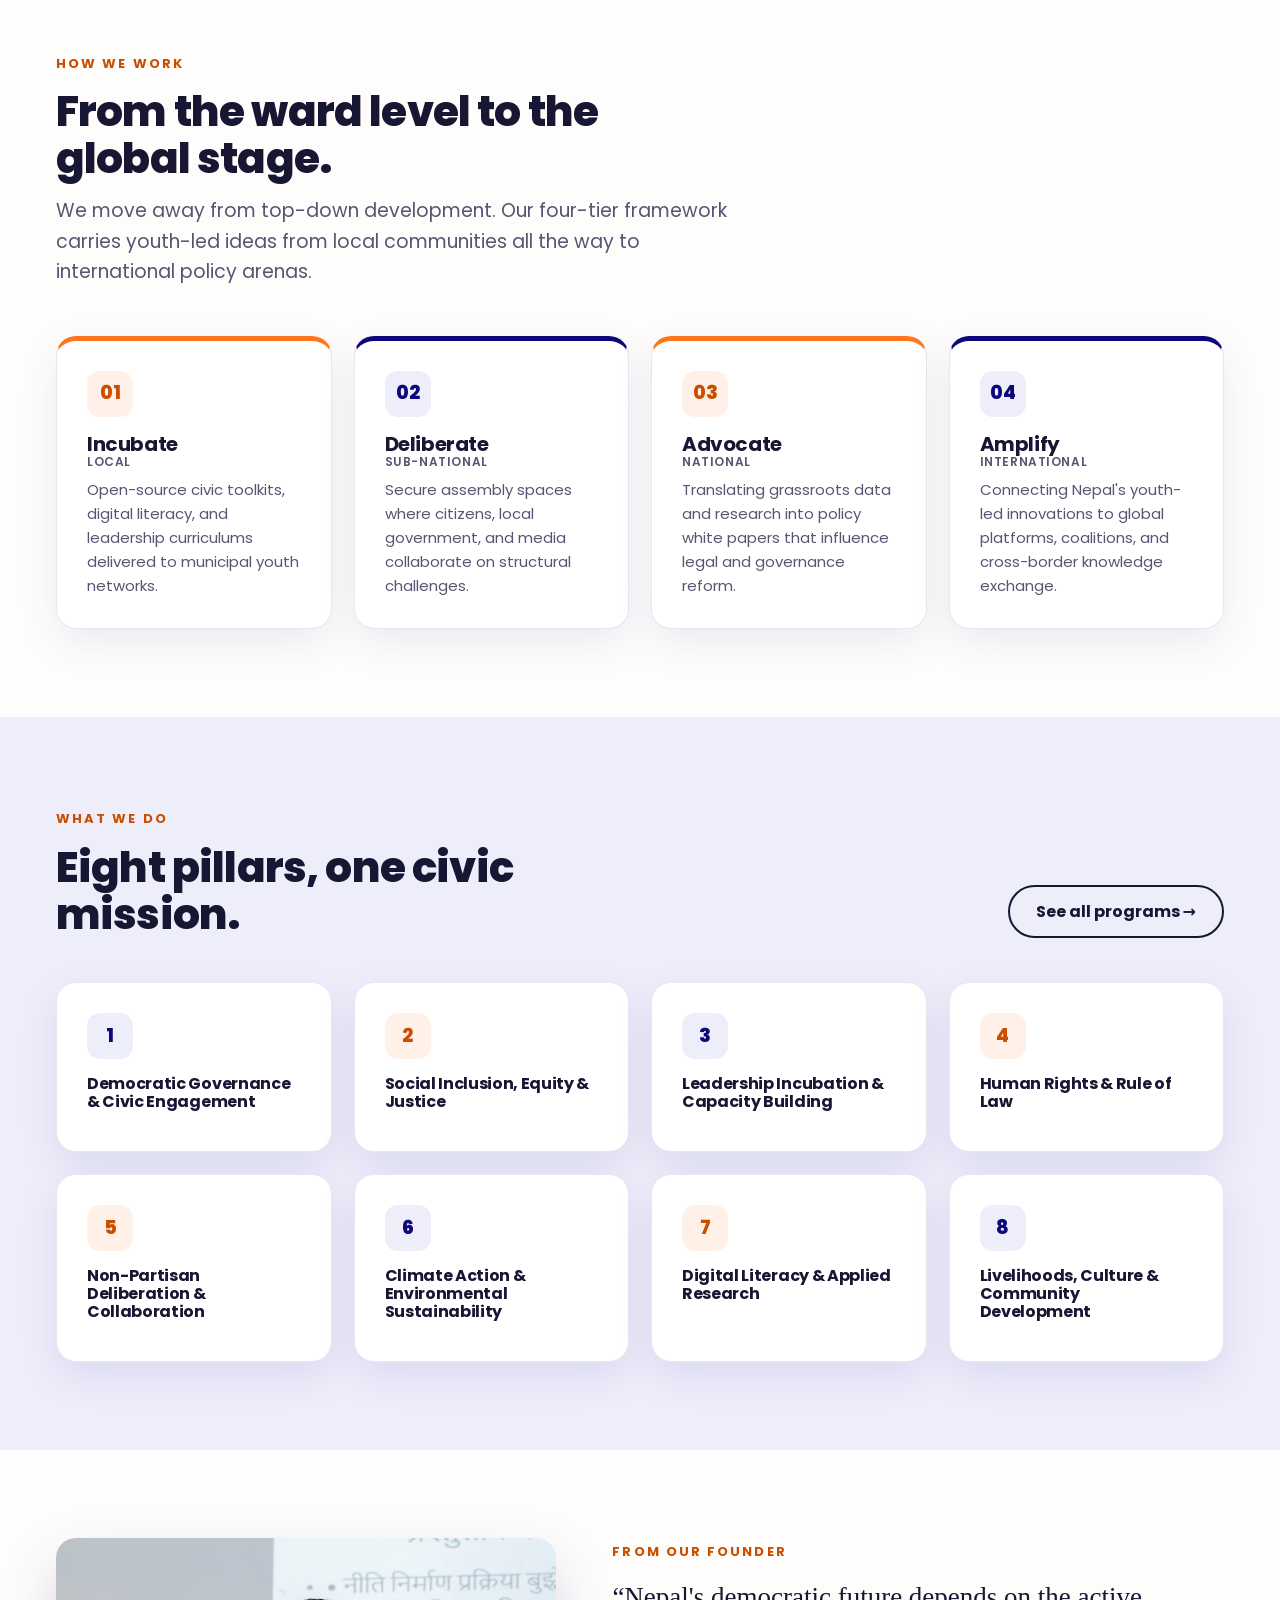
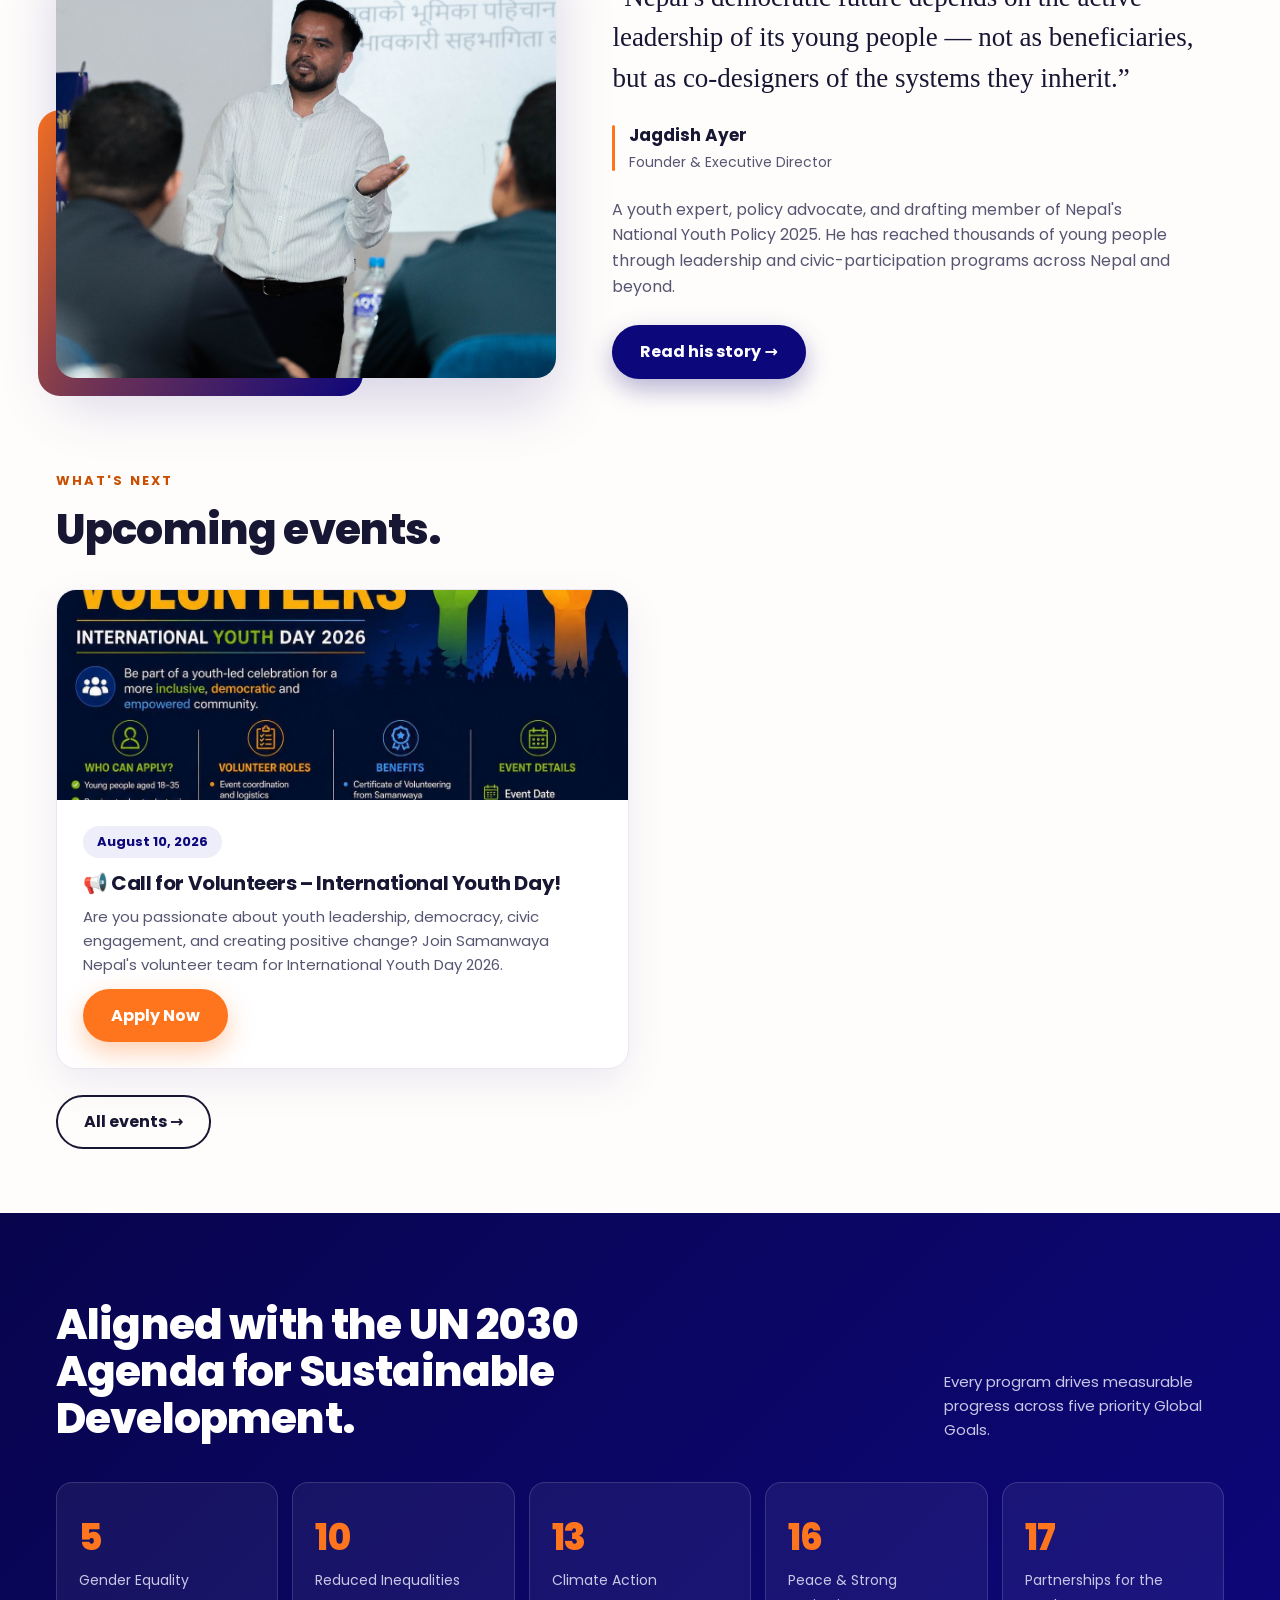
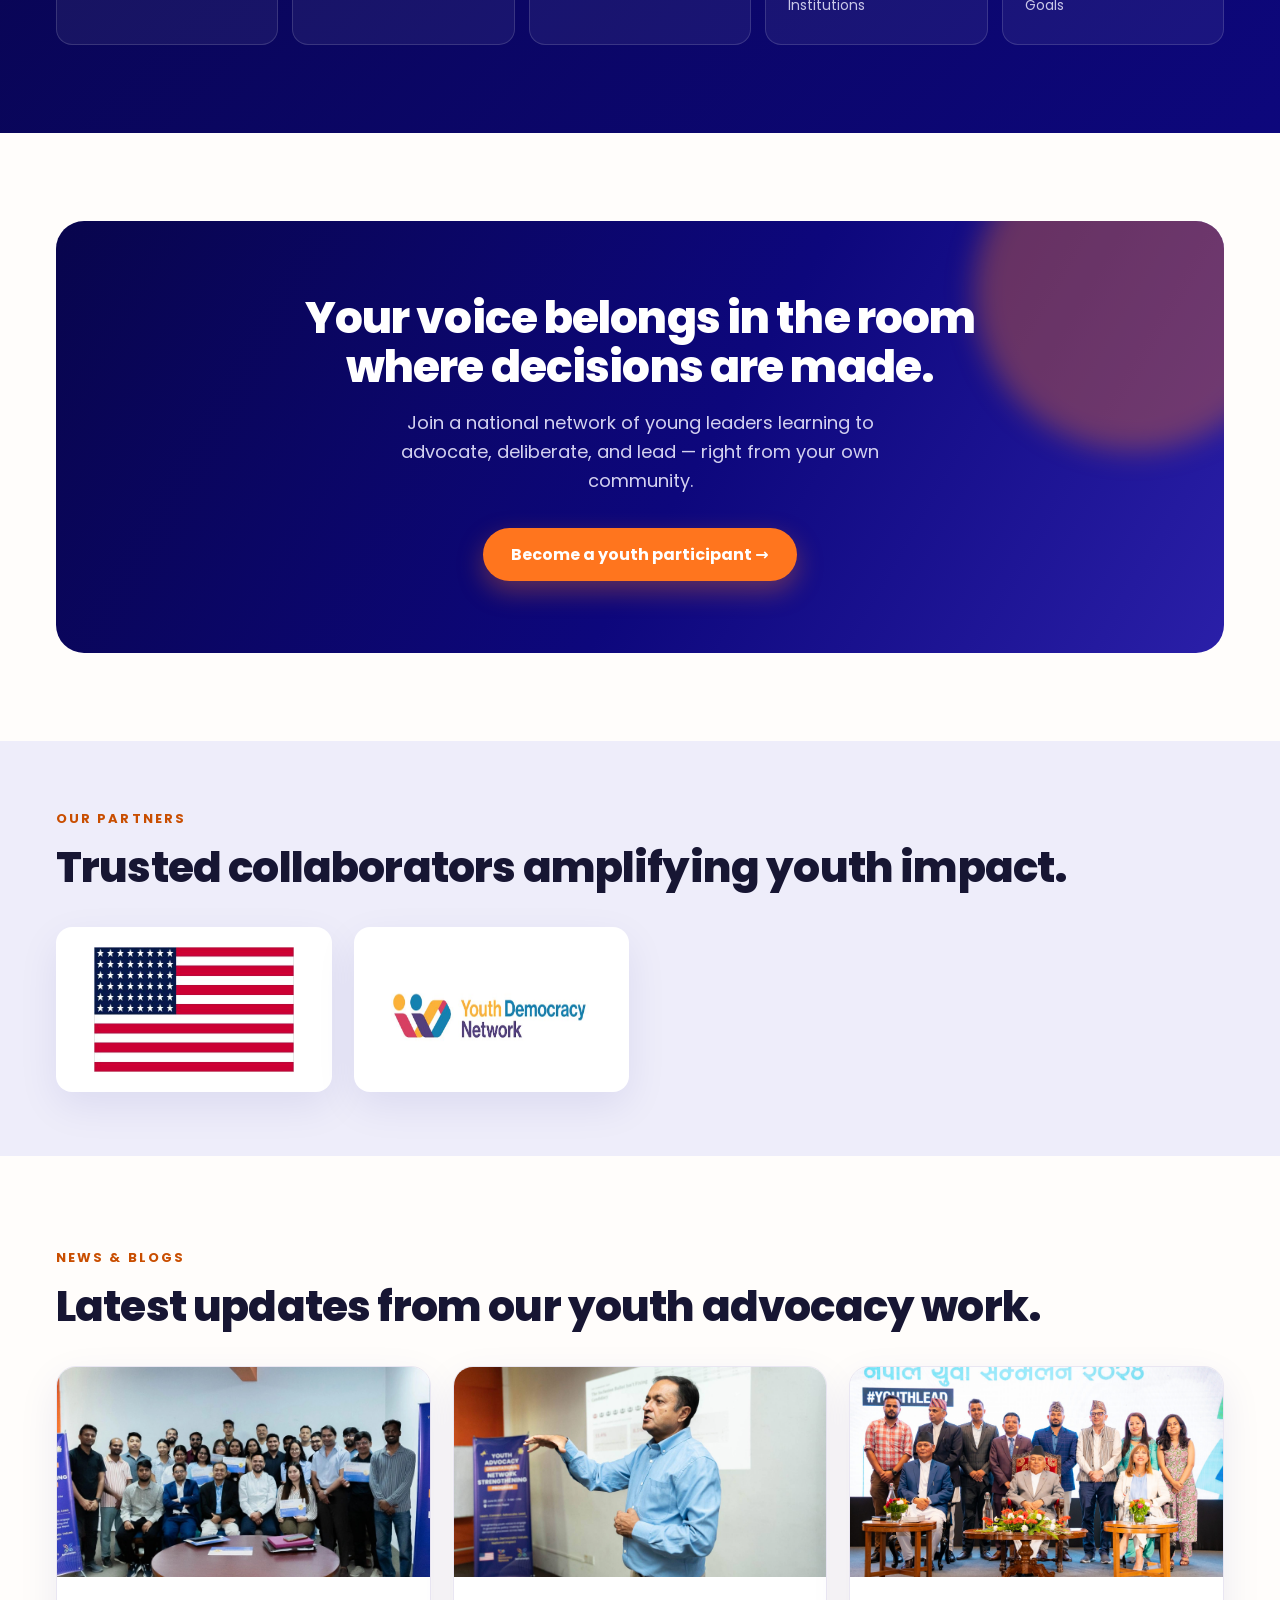
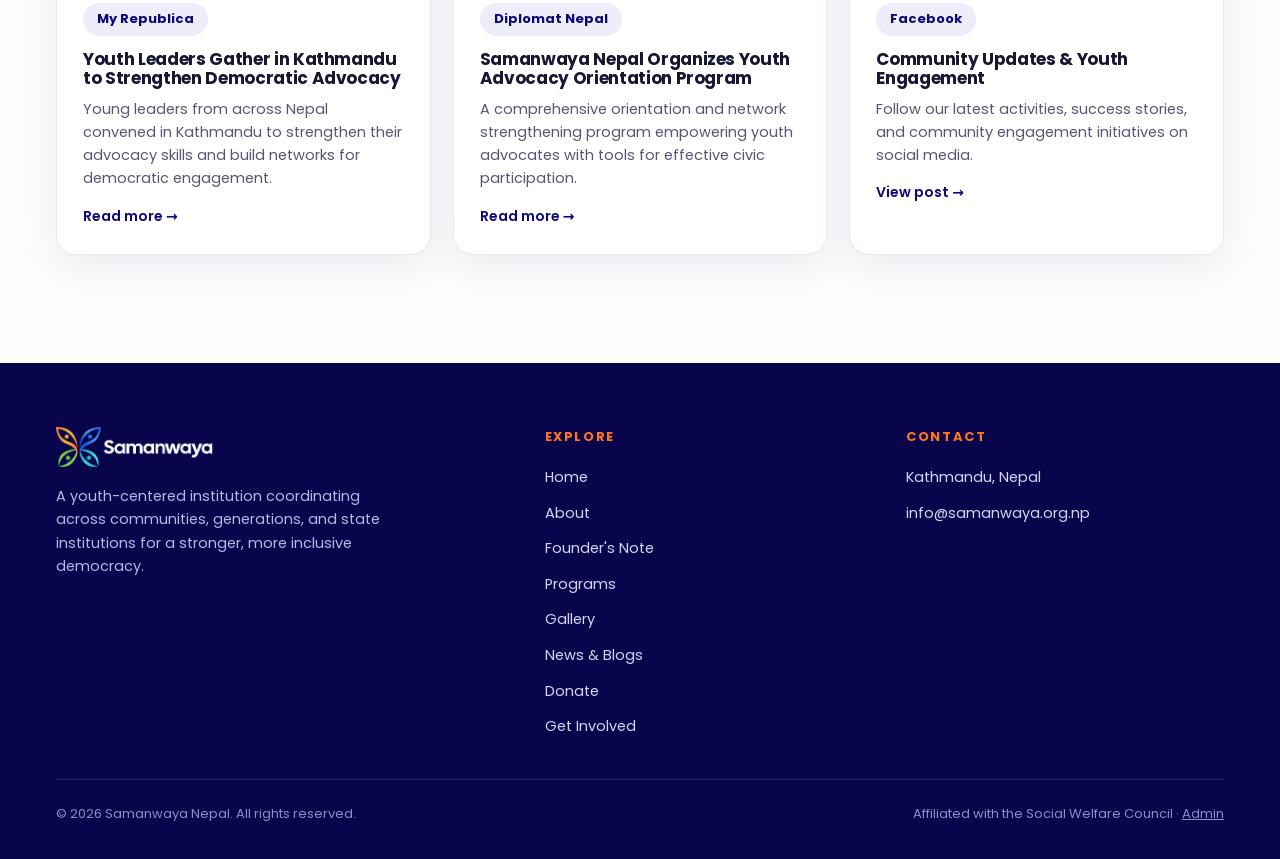
==== commit e83af33e: "adding home image" ====
--- a/index.html
+++ b/index.html
@@ -113,22 +113,10 @@
 <main>
 
   <!-- HERO -->
-  <!--<section class="hero">
-   <div class="wrap">
-      <div class="reveal in">
-        <span class="badge"><i></i>YOUTH VOICES · DEMOCRATIC VALUES · NATIONAL IMPACT</span>
-        <h1 class="h-xl" data-edit="heroTitle">Young people, building the <span class="c1">democracy</span> they'll <span class="c2">inherit.</span></h1>
-        <p data-edit="heroText">Samanwaya Nepal is a youth-centered institution where young citizens — across every geography, ethnicity, gender, and background — converge to lead the civic systems that shape their lives.</p>
-        <div style="display:flex;flex-wrap:wrap;gap:14px">
-          <a href="contact.html" class="btn btn-orange">Join the movement →</a>
-          <a href="programs.html" class="btn btn-ghost">Explore our work</a>
-        </div>
-      </div>
-      <div class="hero-media reveal in">
-        <img src="assets/photo-1-web.jpg" alt="Young participants at a Samanwaya Nepal youth advocacy program" width="1400" height="933" fetchpriority="high">
-      </div>
-    </div>
-  </section> -->
+  <section class="hero">
+    <img src="assets/Home_image.jpeg" alt="Young participants at a Samanwaya Nepal youth advocacy program" width="100%" height="933" fetchpriority="high">
+   
+  </section>
 
   <!-- NOTICES (admin-managed, hidden when empty) -->
   <section class="section tight" id="notices-section" style="padding-top:0">
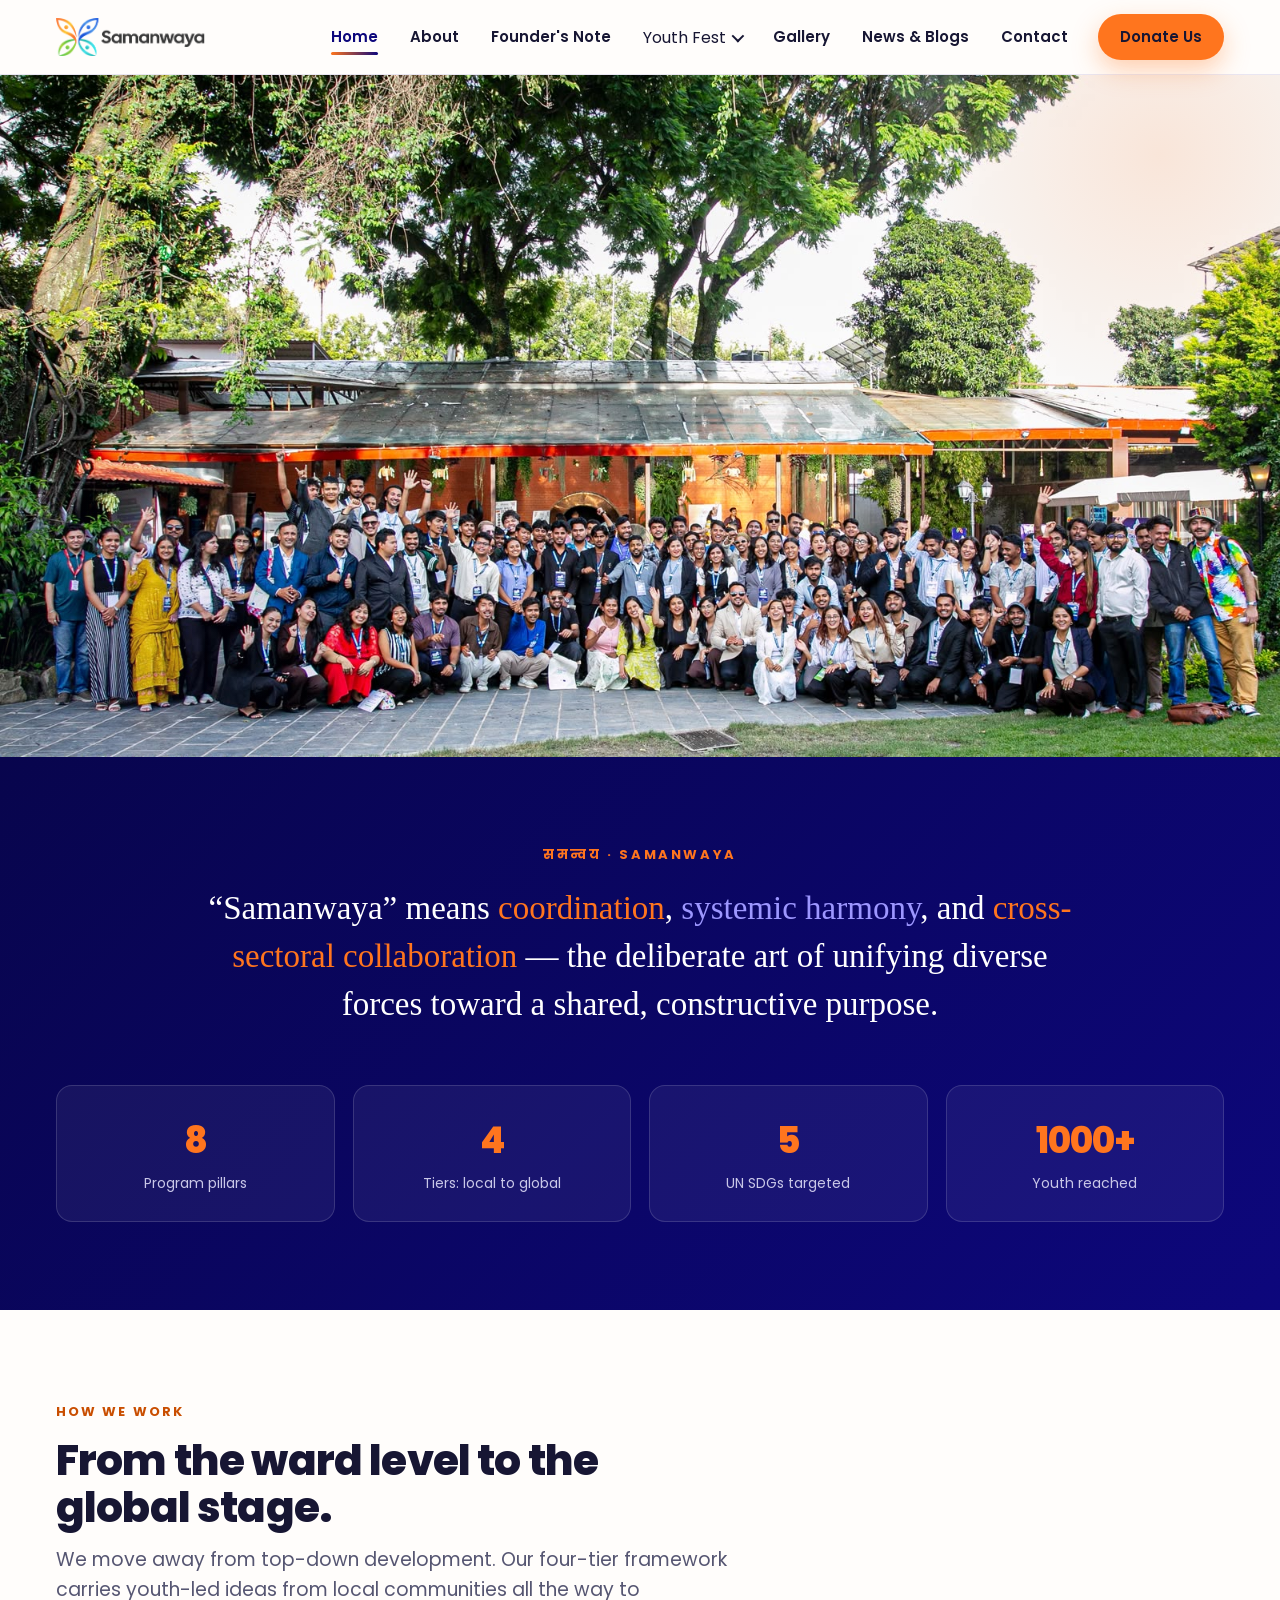
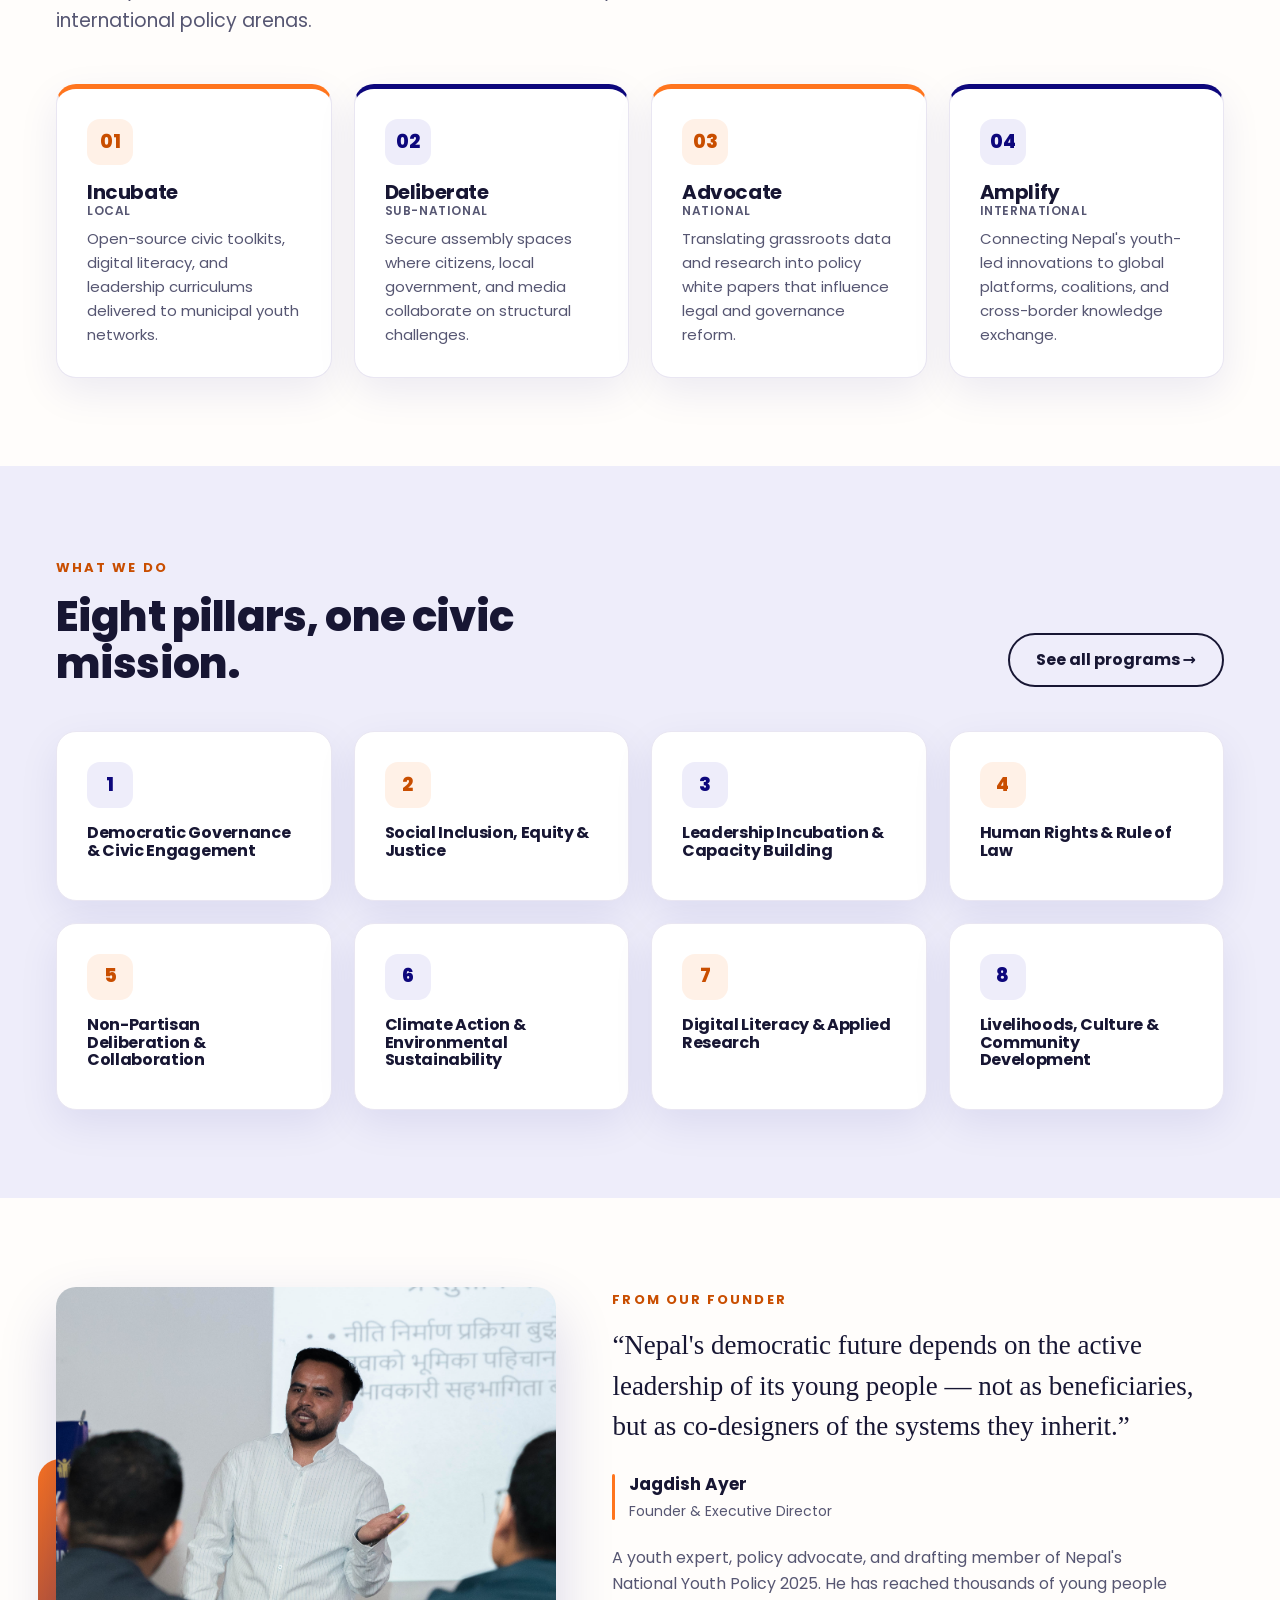
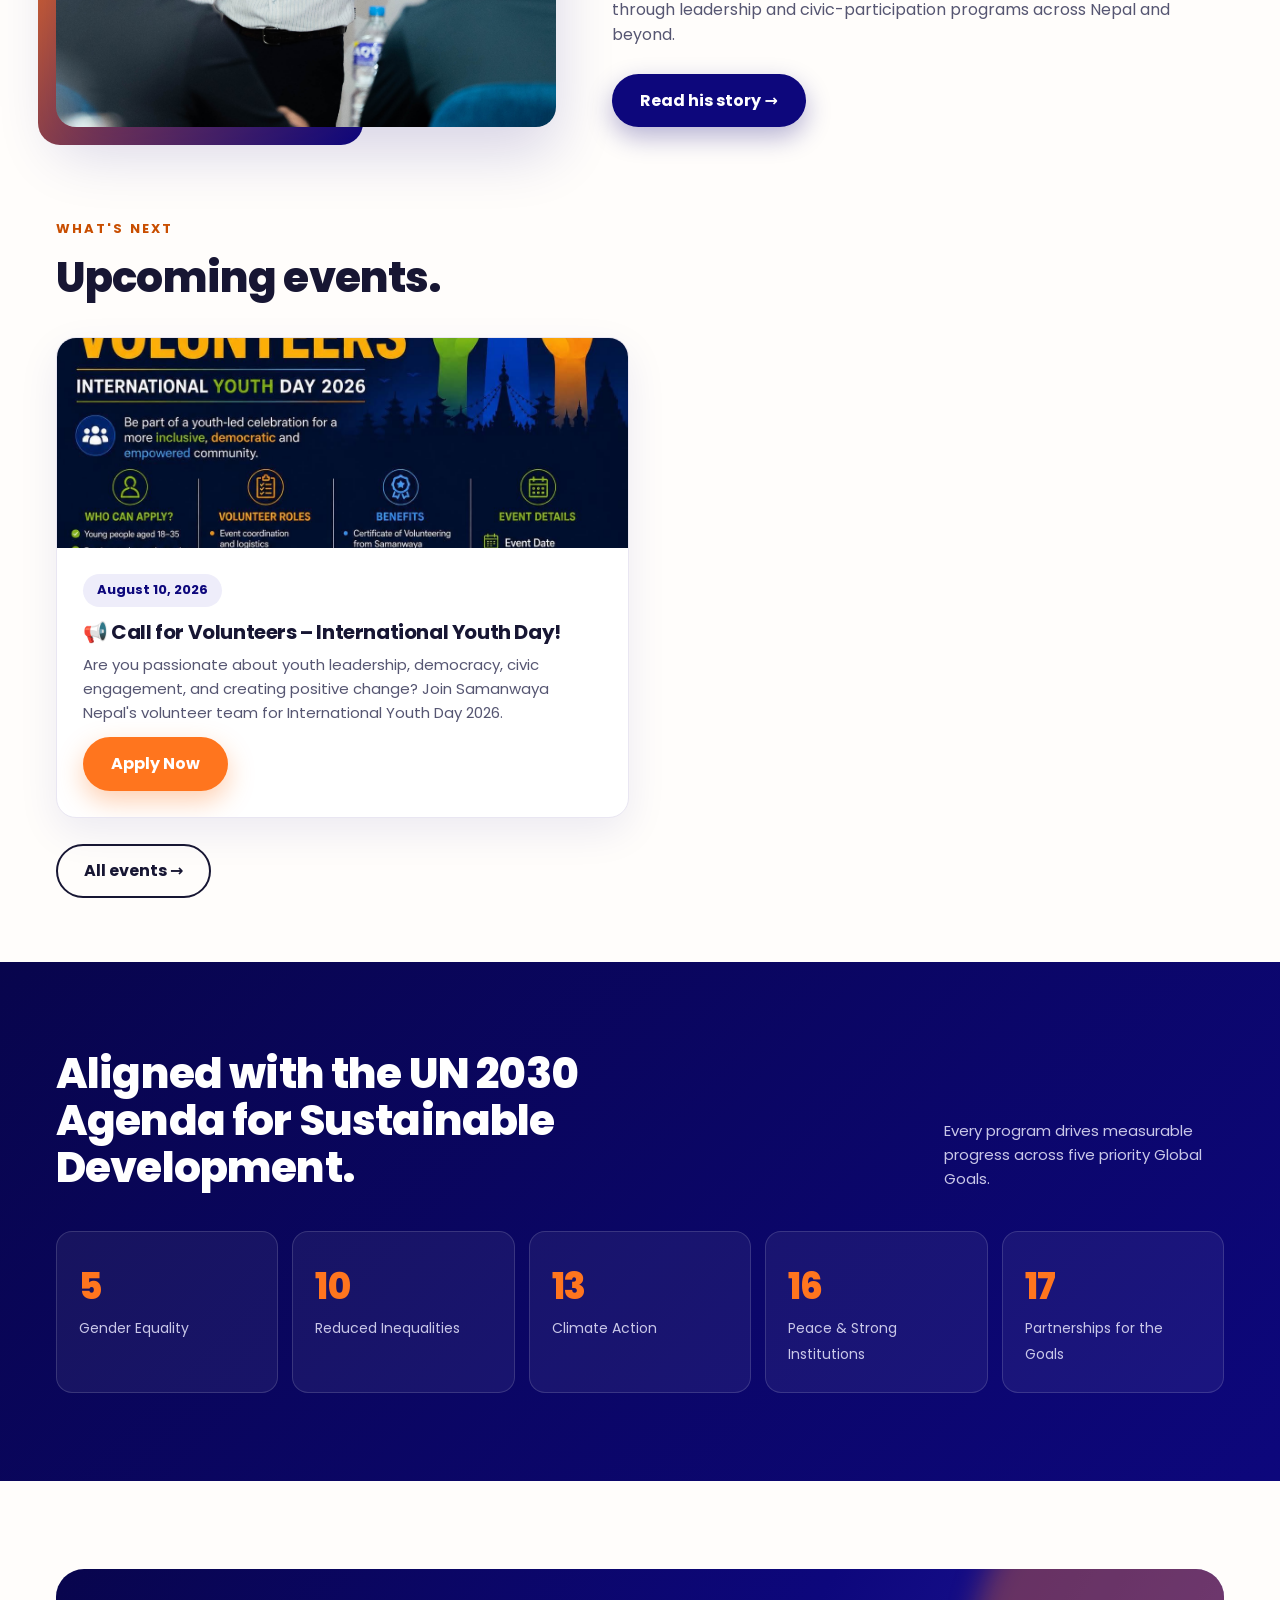
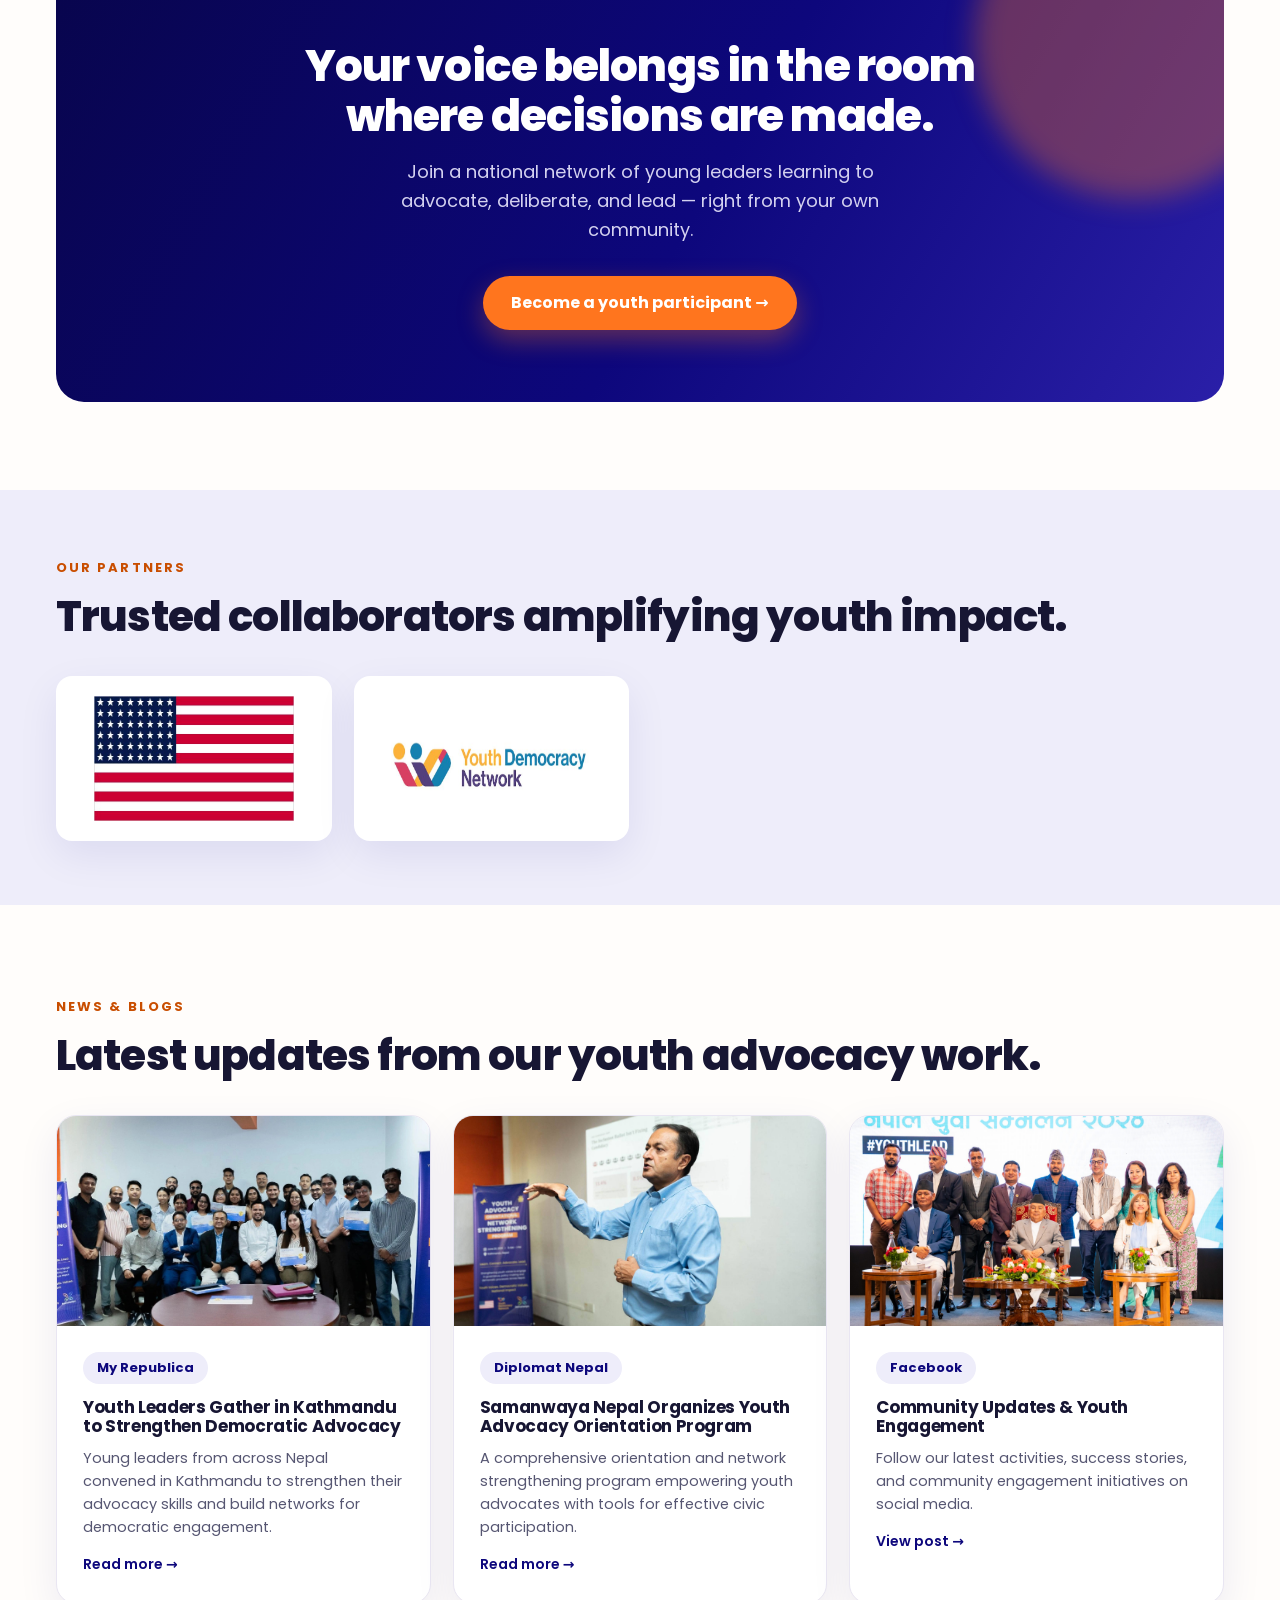
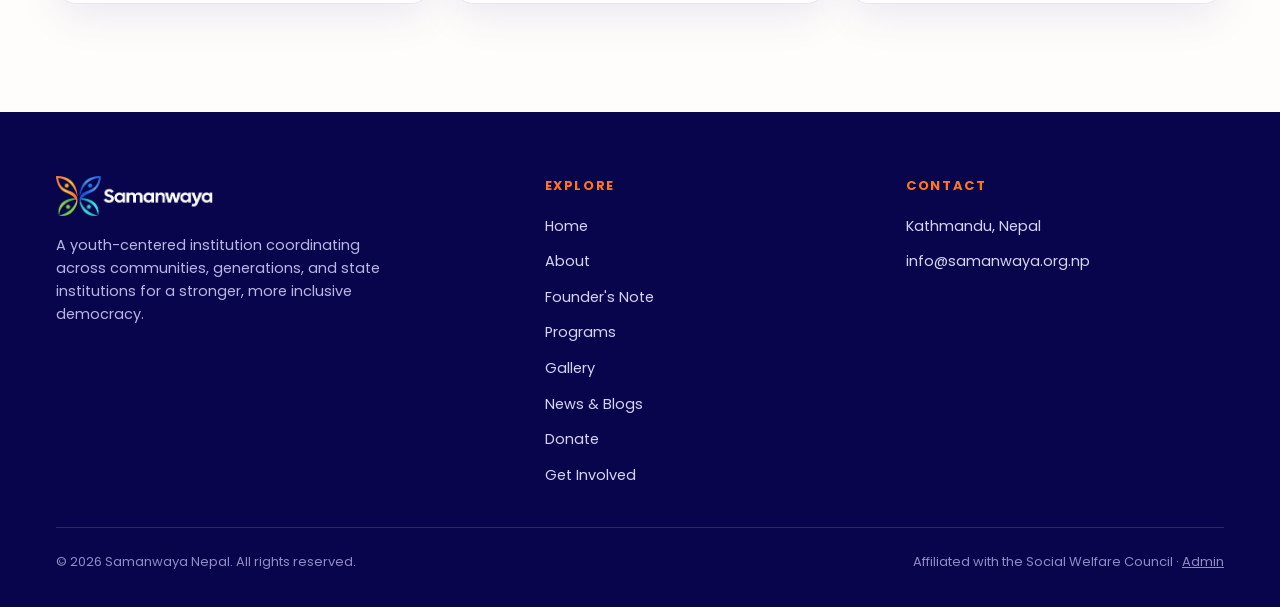
==== commit 40c82c1d: "Make home image responsive and add Programs dropdown - css/style.css: Added .hero-banner class with " ====
--- a/index.html
+++ b/index.html
@@ -100,7 +100,15 @@
       <a href="index.html" class="active" aria-current="page">Home</a>
       <a href="about.html">About</a>
       <a href="founder.html">Founder's Note</a>
-      <a href="programs.html">Youth Fest</a>
+      <div class="nav-dropdown">
+      <button type="button" class="dropbtn" aria-haspopup="true" aria-expanded="false">Youth Fest <span class="arrow" aria-hidden="true"></span></button>
+      <div class="dropdown-menu">
+      <a href="programs.html">Programs</a>
+      <a href="programs.html#youth-fest">Youth Fest 2026</a>
+      <a href="programs.html#events">Events</a>
+      </div>
+      </div>
+
       <a href="gallery.html">Gallery</a>
       <a href="news.html">News &amp; Blogs</a>
       <a href="contact.html">Contact</a>
@@ -114,7 +122,9 @@
 
   <!-- HERO -->
   <section class="hero">
-    <img src="assets/Home_image.jpeg" alt="Young participants at a Samanwaya Nepal youth advocacy program" width="100%" height="933" fetchpriority="high">
+    <div class="hero-banner">
+      <img src="assets/Home_image.jpeg" alt="Young participants at a Samanwaya Nepal youth advocacy program" fetchpriority="high">
+    </div>
    
   </section>
 
--- a/css/style.css
+++ b/css/style.css
@@ -92,8 +92,27 @@
 #nav-toggle.open span:nth-child(2){opacity:0}
 #nav-toggle.open span:nth-child(3){transform:translateY(-7.5px) rotate(-45deg)}
 
+/* ---------- Nav dropdown ---------- */
+.nav-dropdown{position:relative;display:flex;align-items:center}
+.nav-dropdown>.dropbtn{display:inline-flex;align-items:center;gap:6px;font-family:inherit;font-size:inherit;color:inherit;background:none;border:0;cursor:pointer;padding:10px 14px;border-radius:10px}
+.nav-dropdown>.dropbtn .arrow{width:9px;height:9px;border-right:2px solid currentColor;border-bottom:2px solid currentColor;transform:rotate(45deg) translateY(-2px);transition:transform .25s}
+.nav-dropdown:hover>.dropbtn,.nav-dropdown:focus-within>.dropbtn{color:var(--indigo)}
+.nav-dropdown.open>.dropbtn .arrow{transform:rotate(-135deg) translateY(-2px)}
+.dropdown-menu{position:absolute;top:calc(100% + 10px);left:50%;transform:translateX(-50%) translateY(8px);min-width:200px;background:#fff;border:1px solid var(--line);border-radius:14px;box-shadow:var(--shadow-lg);padding:8px;opacity:0;visibility:hidden;transition:opacity .22s ease,transform .22s ease,visibility .22s;z-index:120}
+.dropdown-menu::before{content:'';position:absolute;top:-8px;left:50%;transform:translateX(-50%) rotate(45deg);width:14px;height:14px;background:#fff;border-left:1px solid var(--line);border-top:1px solid var(--line)}
+.nav-dropdown:hover .dropdown-menu,.nav-dropdown:focus-within .dropdown-menu,.nav-dropdown.open .dropdown-menu{opacity:1;visibility:visible;transform:translateX(-50%) translateY(0)}
+.dropdown-menu a{display:block;padding:11px 14px;border-radius:10px;font-size:14.5px;font-weight:500;color:var(--ink);white-space:nowrap}
+.dropdown-menu a::after{display:none !important}
+.dropdown-menu a:hover,.dropdown-menu a.active{background:var(--indigo-soft);color:var(--indigo)}
+
 /* ---------- Hero ---------- */
 .hero{position:relative;overflow:hidden}
+/* Responsive home banner image */
+.hero-banner{width:100%;line-height:0}
+.hero-banner img{display:block;width:100%;height:auto;max-width:100%;object-fit:cover}
+@media (min-width:1200px){.hero-banner img{max-height:78vh}}
+@media (max-width:940px){.hero-banner img{max-height:60vh;object-position:center 30%}}
+@media (max-width:600px){.hero-banner img{max-height:46vh;object-position:center 35%}}
 .hero::before,.hero::after{content:'';position:absolute;border-radius:50%;pointer-events:none}
 .hero::before{top:-180px;right:-140px;width:520px;height:520px;background:radial-gradient(circle,rgba(255,117,30,.14),transparent 70%)}
 .hero::after{bottom:-200px;left:-160px;width:540px;height:540px;background:radial-gradient(circle,rgba(13,7,124,.10),transparent 70%)}
@@ -238,6 +257,11 @@
   .nav a.active{color:var(--orange-deep)}
   .nav .btn{margin:14px 0 0;justify-content:center}
   #nav-toggle{display:flex}
+  .nav-dropdown{flex-direction:column;align-items:stretch}
+  .nav-dropdown>.dropbtn{justify-content:space-between;width:100%;padding:14px 6px;border-bottom:1px solid var(--line)}
+  .dropdown-menu{position:static;transform:none;opacity:1;visibility:visible;box-shadow:none;border:0;border-radius:0;padding:0 0 6px 14px;min-width:0;background:transparent;transition:none}
+  .dropdown-menu::before{display:none}
+  .dropdown-menu a{padding:12px 6px;border-bottom:1px solid var(--line);white-space:normal}
   .hero .wrap{grid-template-columns:1fr;gap:44px}
   .split,.split.rev{grid-template-columns:1fr;gap:40px}
   .g3,.g4{grid-template-columns:repeat(2,1fr)}
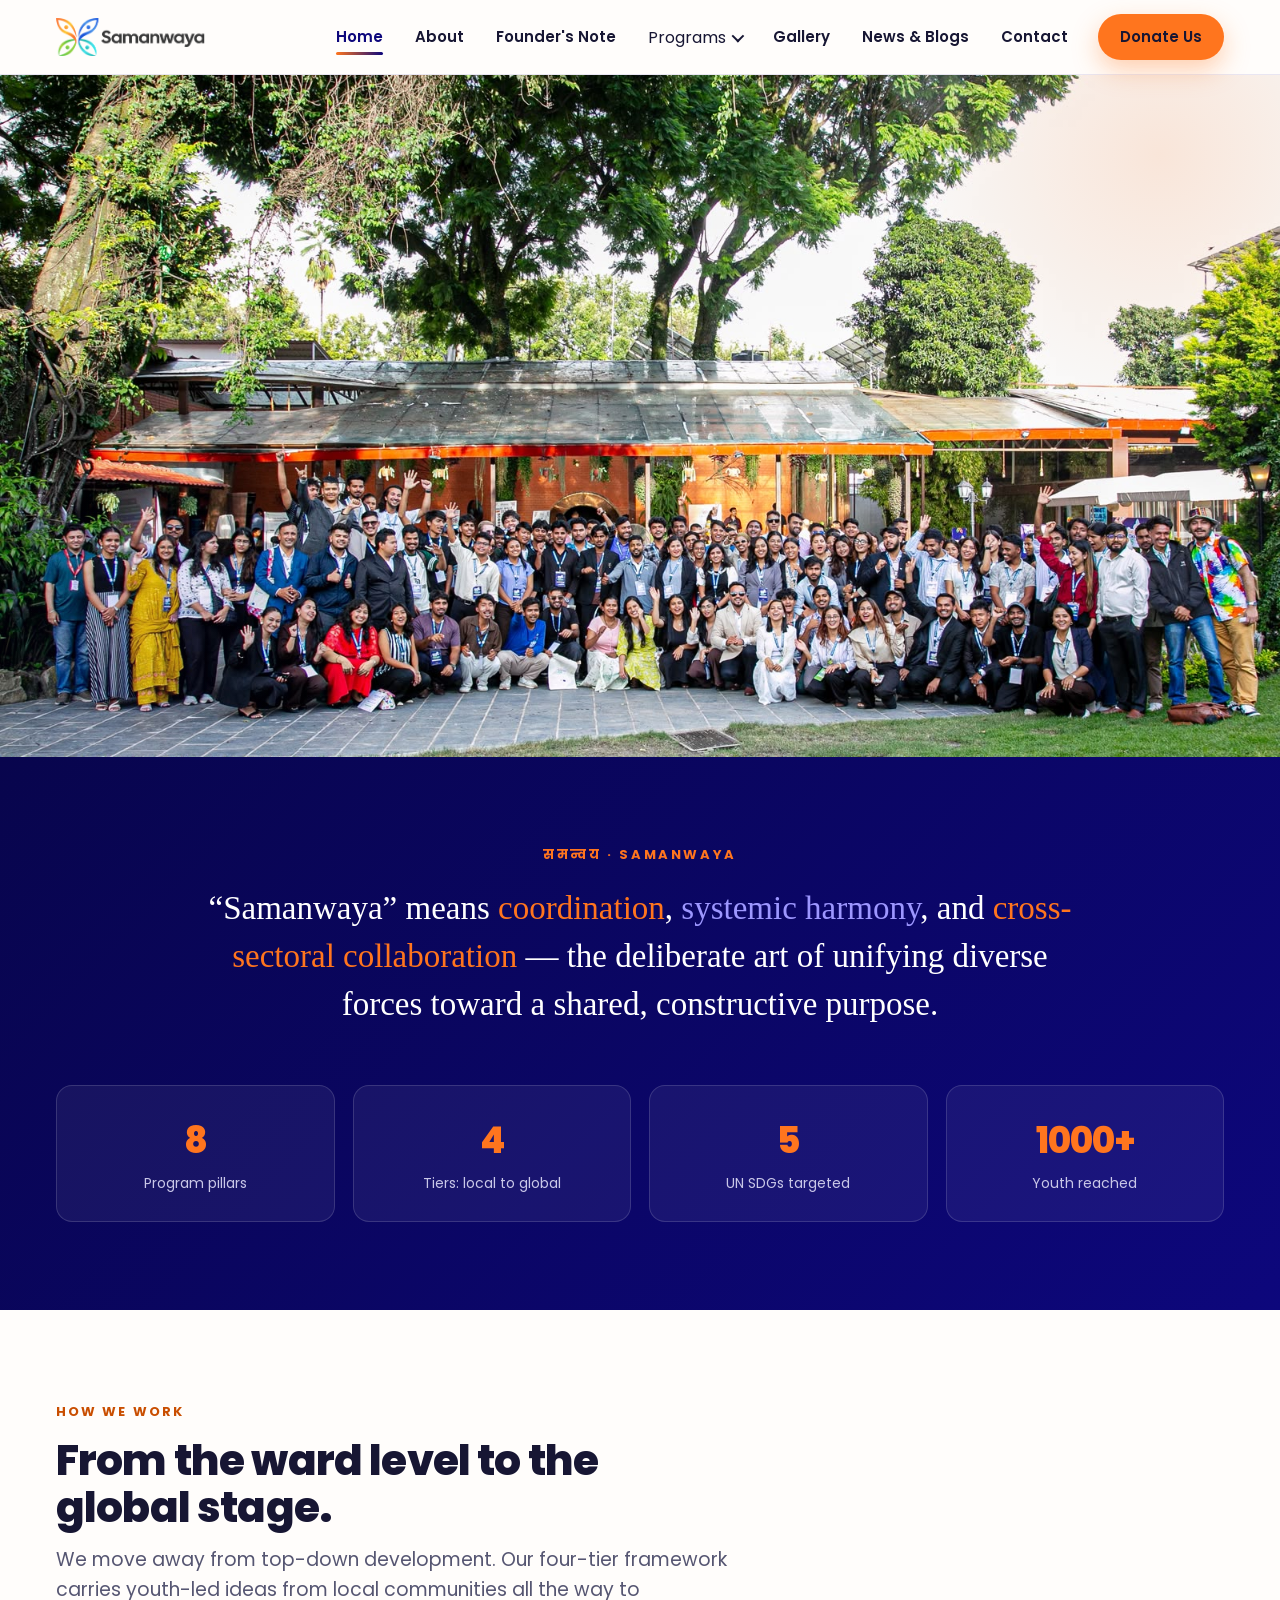
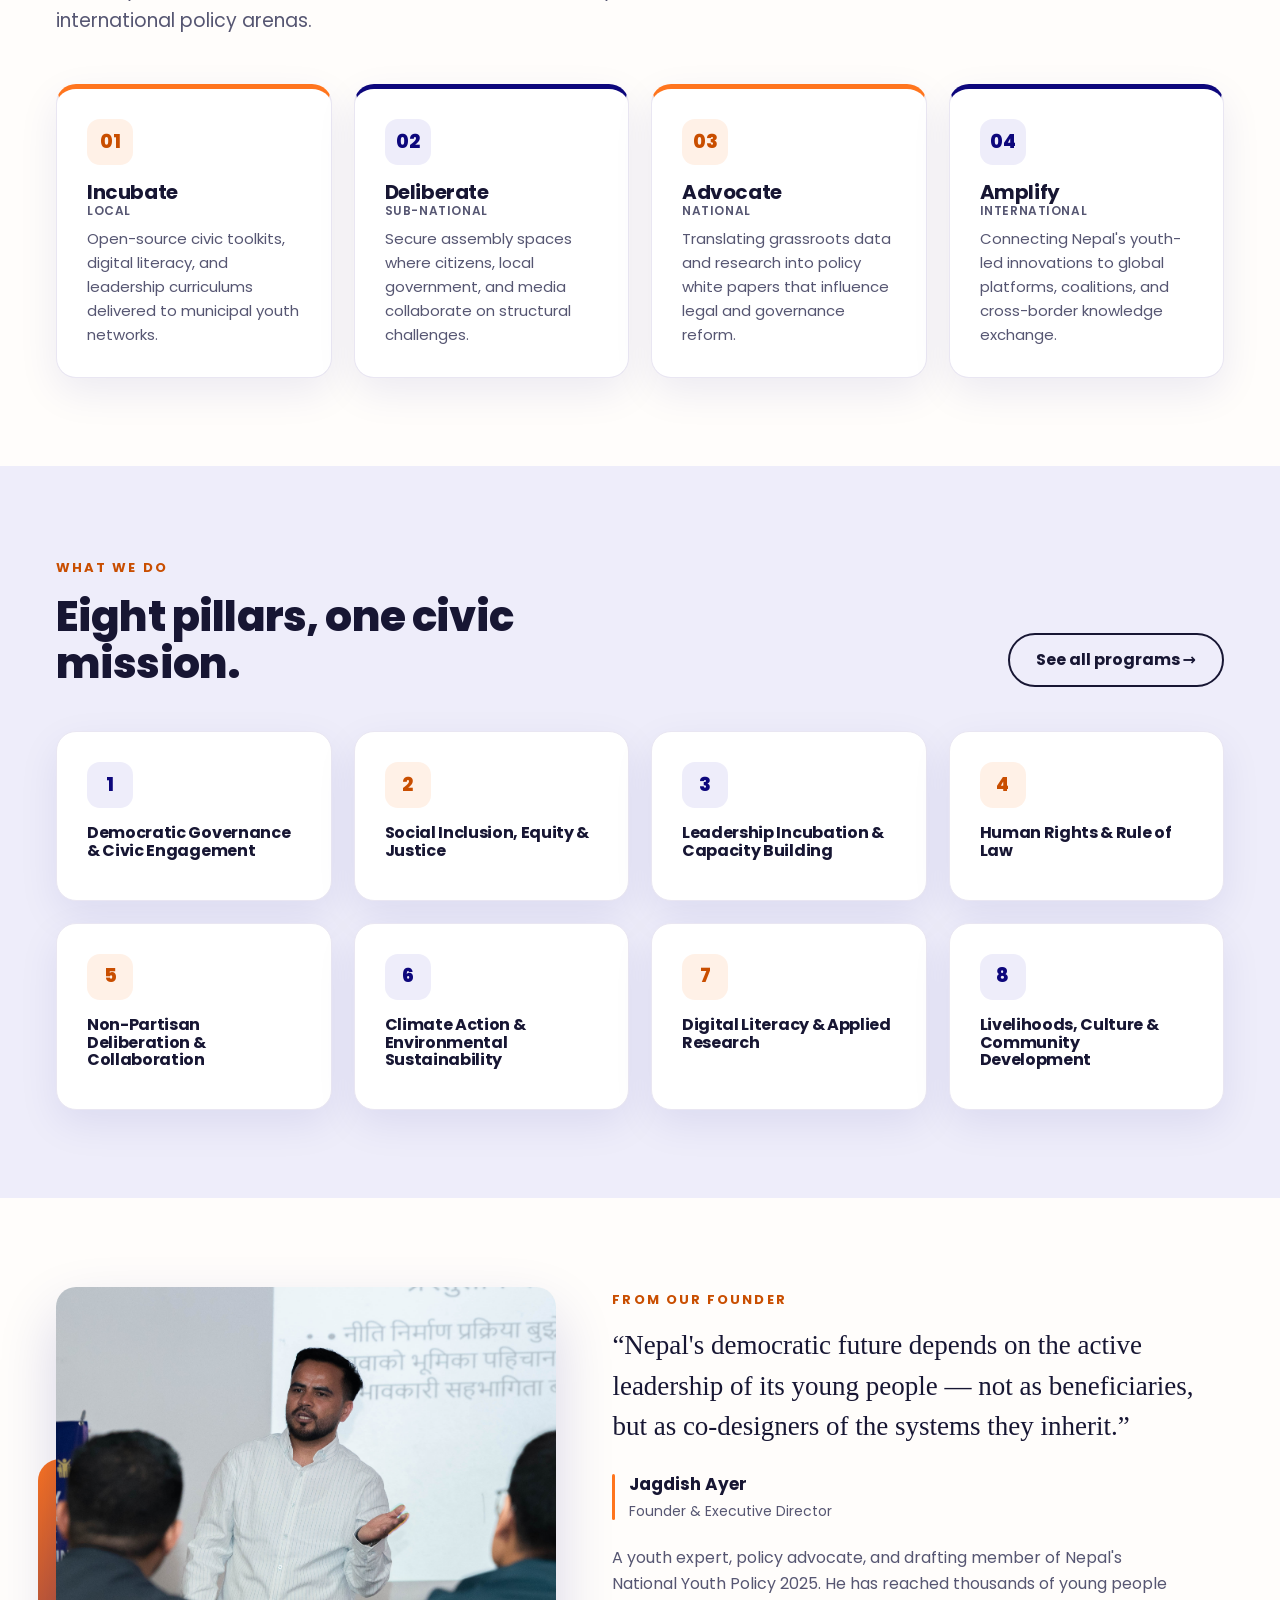
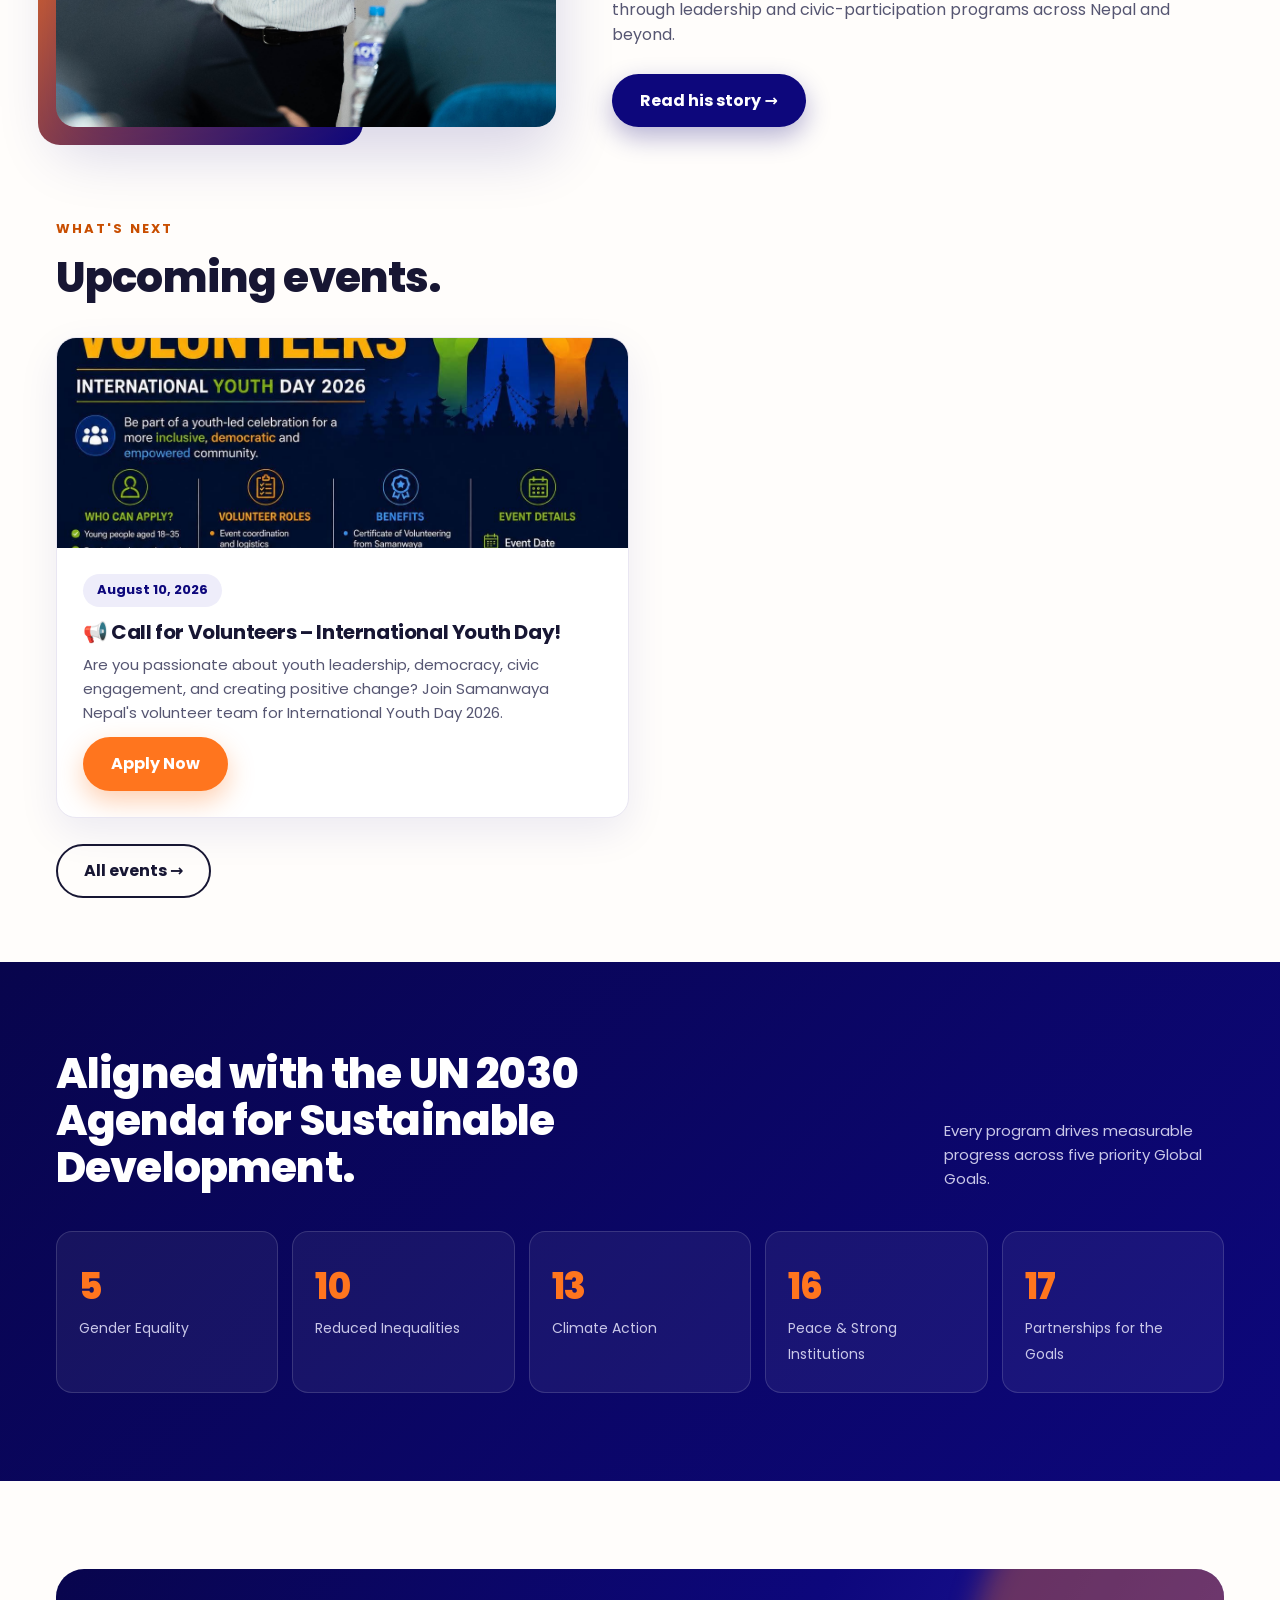
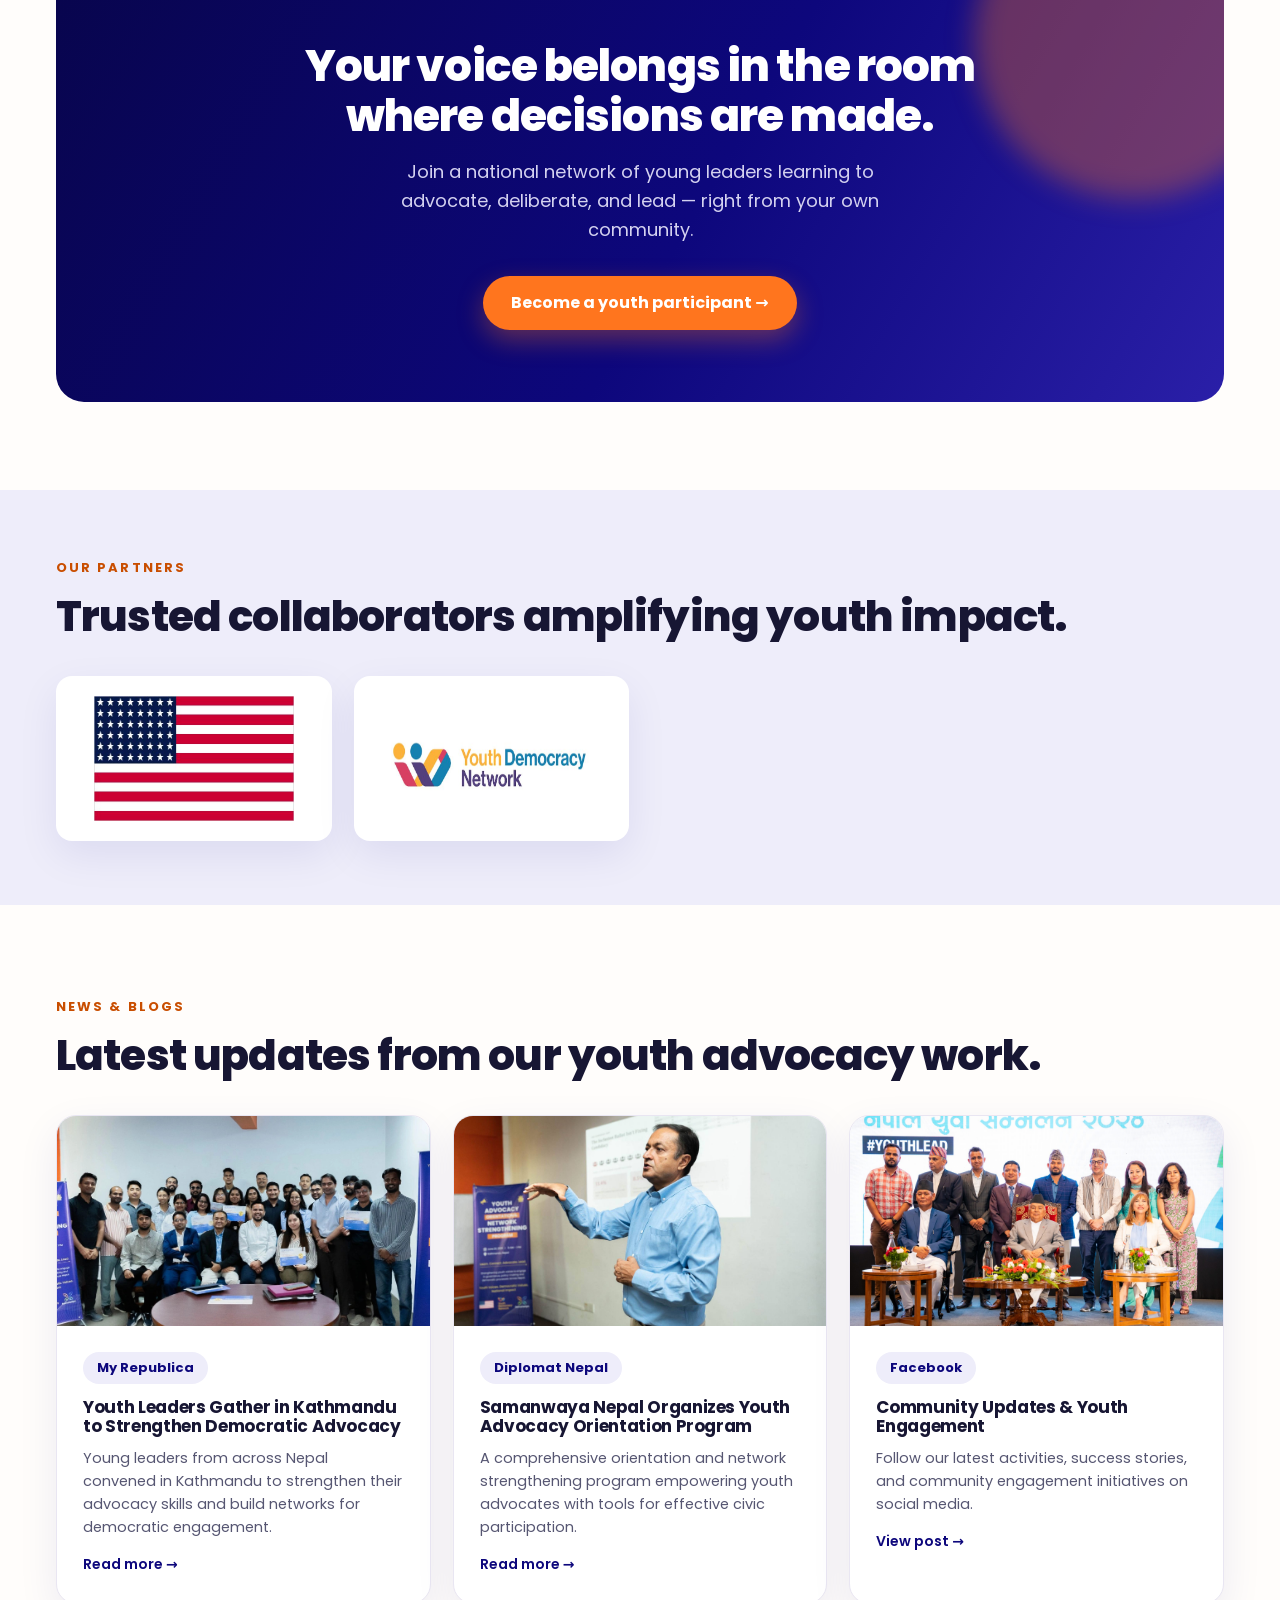
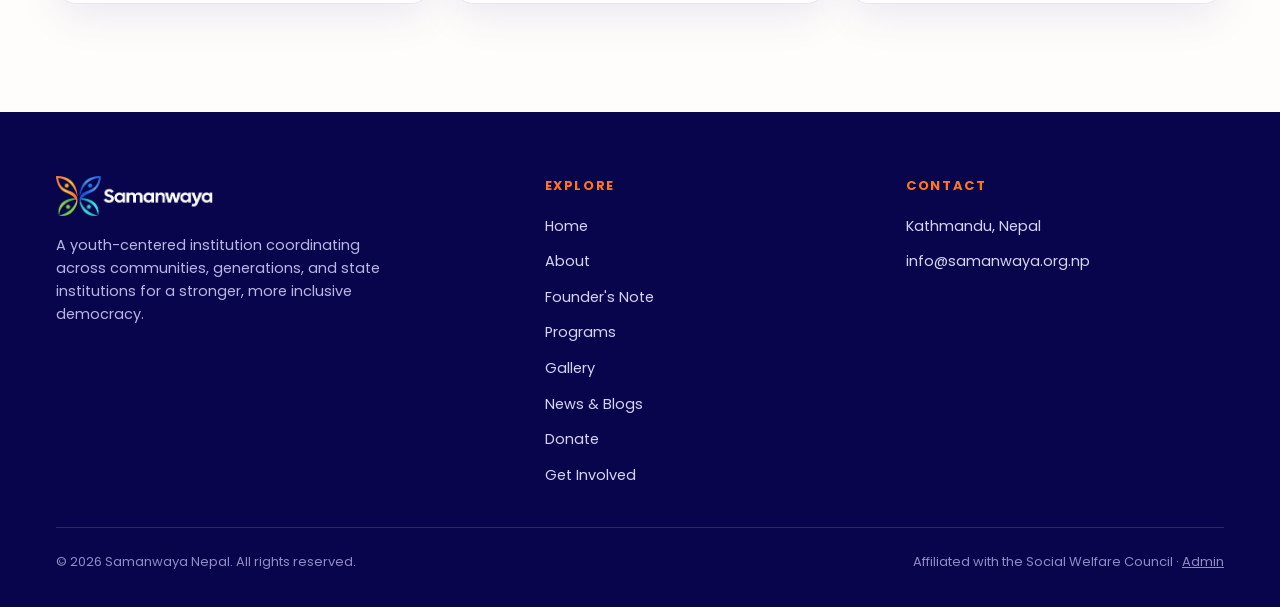
==== commit 2b53097b: "Fix broken image path in 404.html and standardize navigation dropdown accessibility attributes acros" ====
--- a/index.html
+++ b/index.html
@@ -101,12 +101,12 @@
       <a href="about.html">About</a>
       <a href="founder.html">Founder's Note</a>
       <div class="nav-dropdown">
-      <button type="button" class="dropbtn" aria-haspopup="true" aria-expanded="false">Youth Fest <span class="arrow" aria-hidden="true"></span></button>
-      <div class="dropdown-menu">
-      <a href="programs.html">Programs</a>
-      <a href="programs.html#youth-fest">Youth Fest 2026</a>
-      <a href="programs.html#events">Events</a>
-      </div>
+        <button type="button" class="dropbtn" aria-haspopup="true" aria-expanded="false">Programs <span class="arrow" aria-hidden="true"></span></button>
+        <div class="dropdown-menu" role="menu">
+          <a href="programs.html" role="menuitem">Programs</a>
+          <a href="programs.html#youth-fest" role="menuitem">Youth Fest 2026</a>
+          <a href="programs.html#events" role="menuitem">Events</a>
+        </div>
       </div>
 
       <a href="gallery.html">Gallery</a>
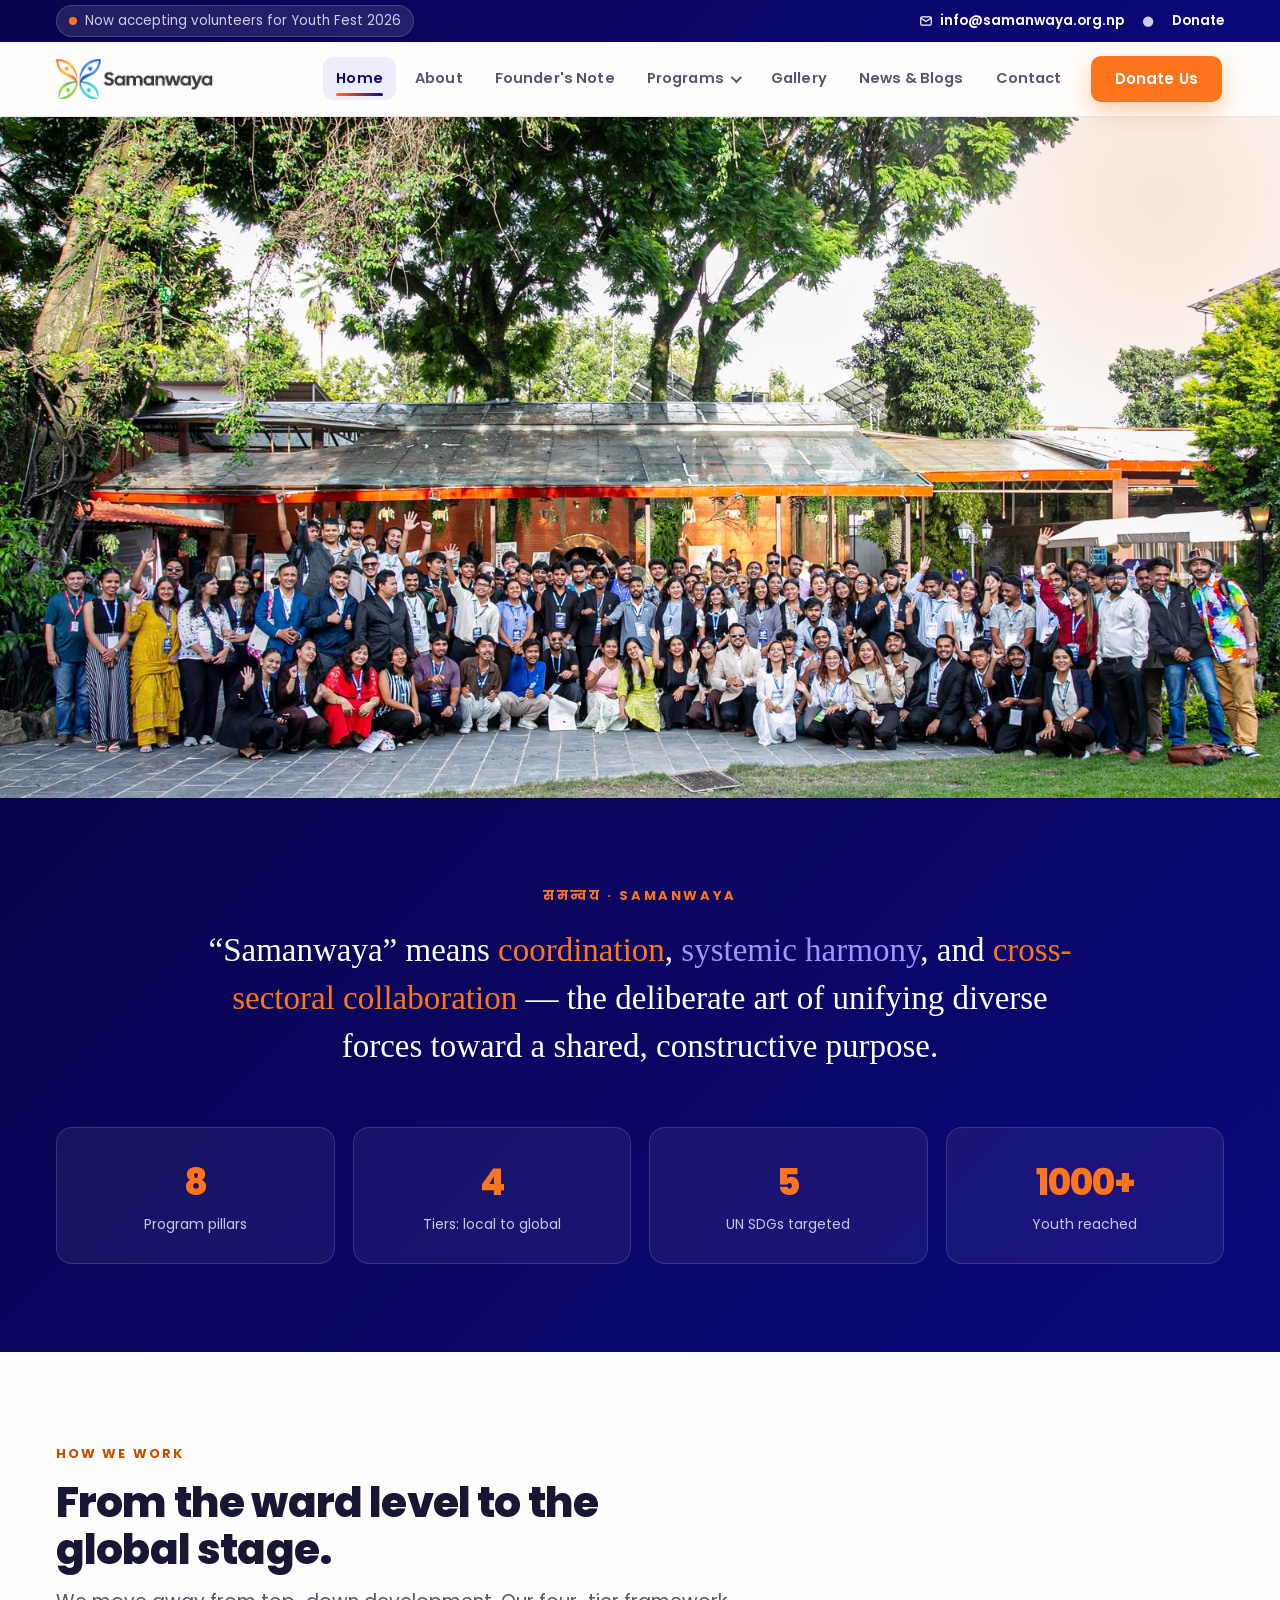
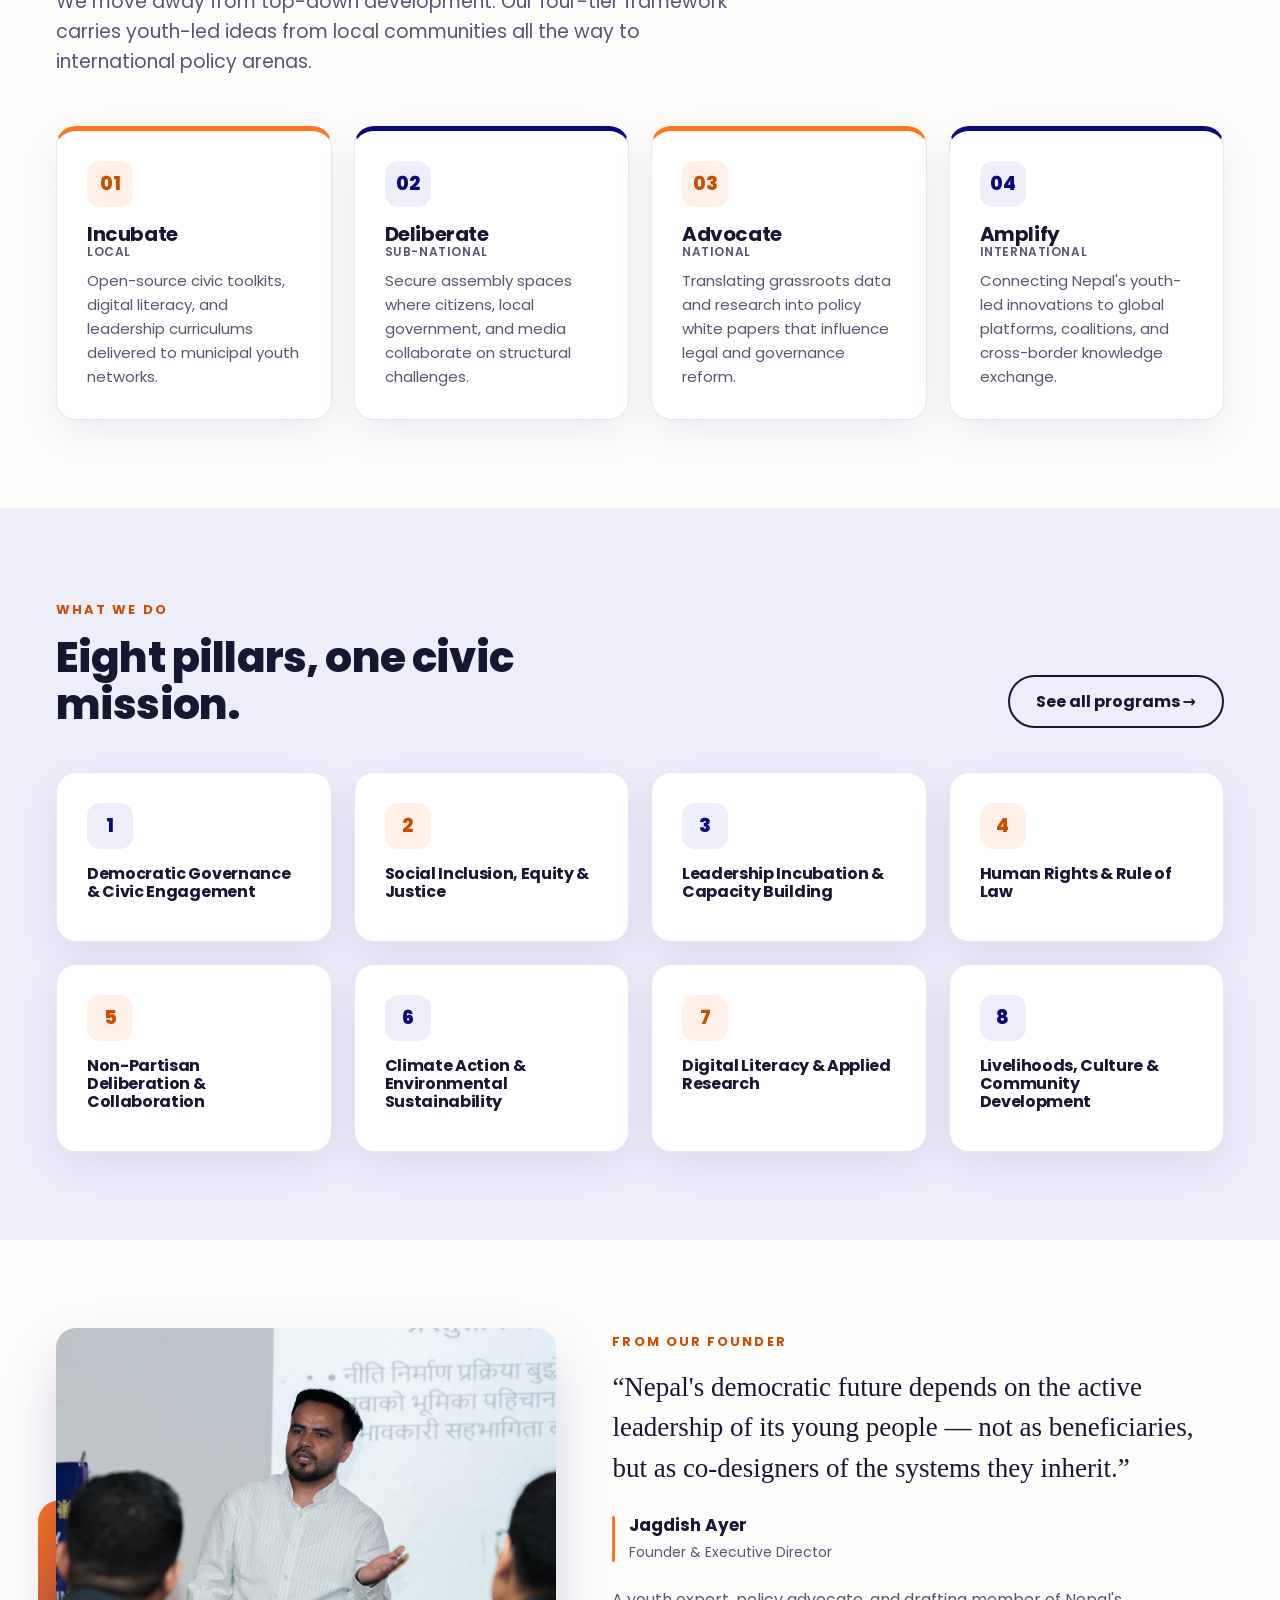
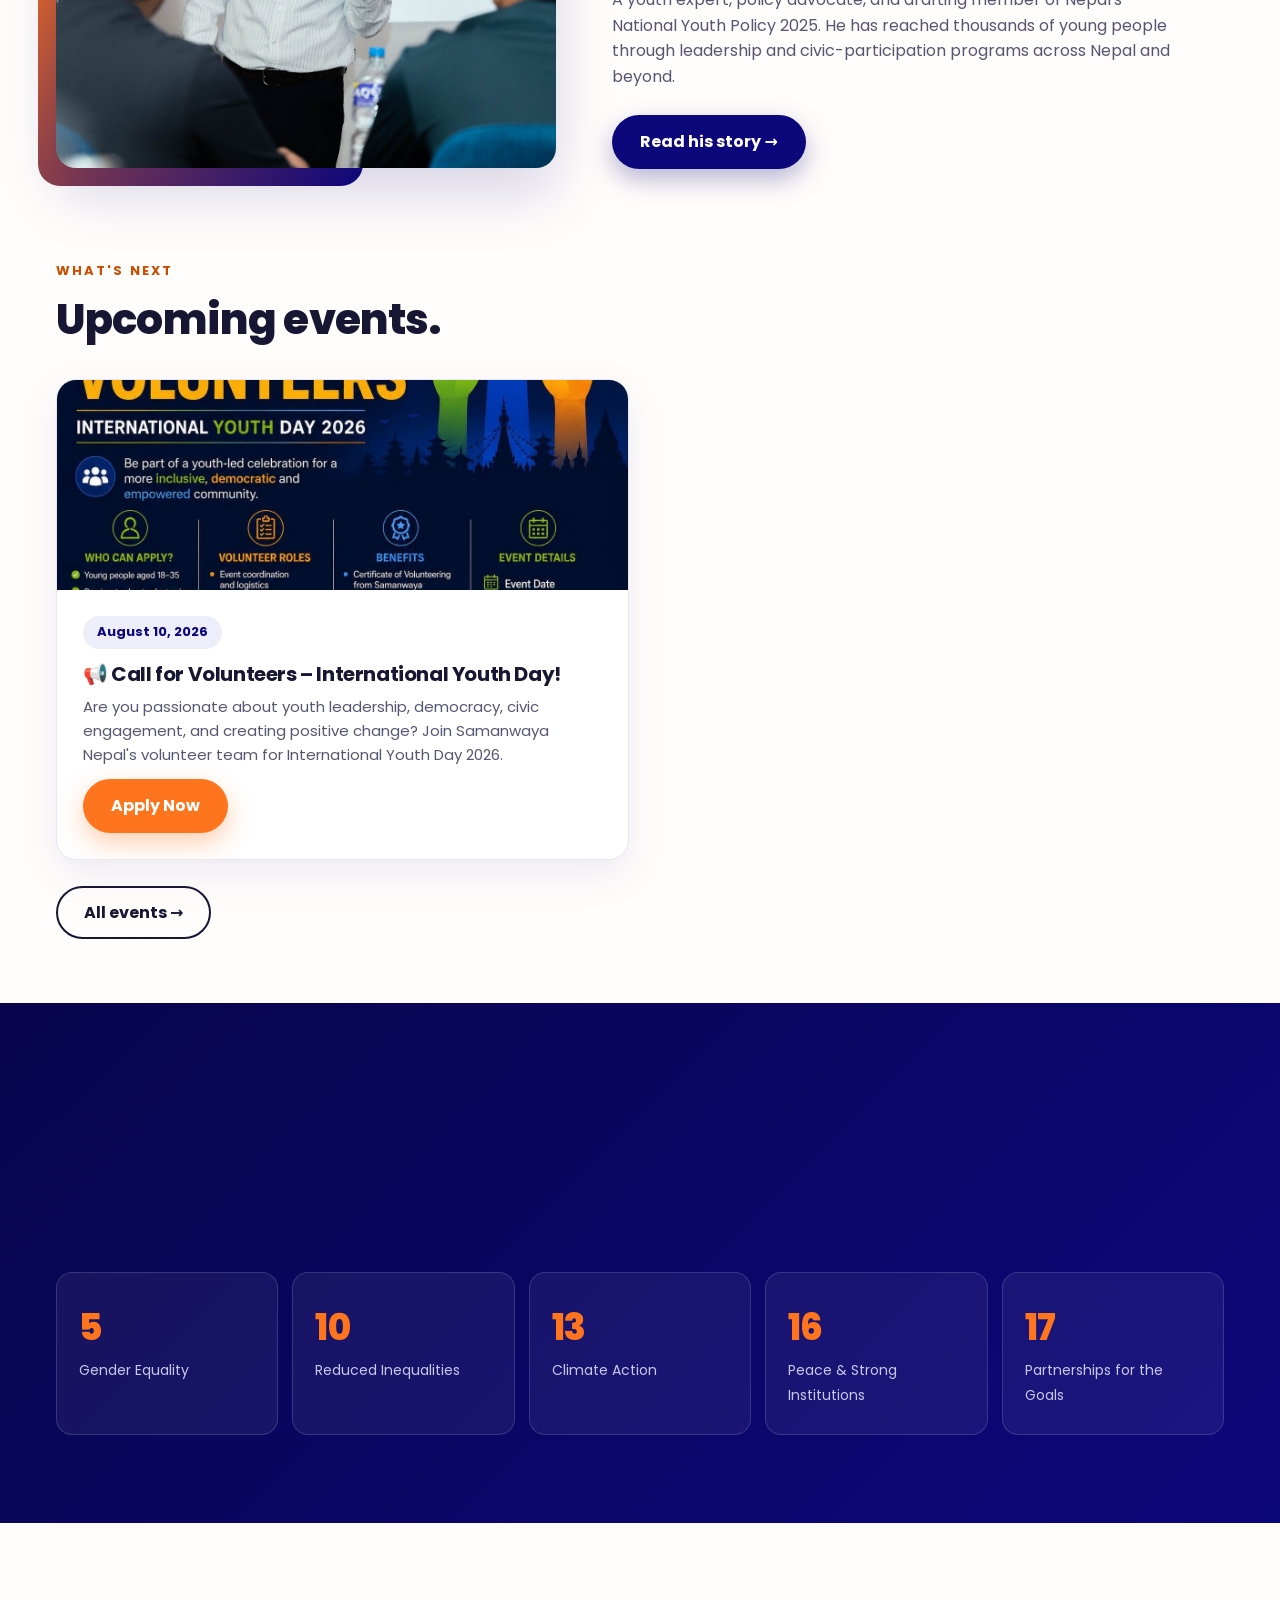
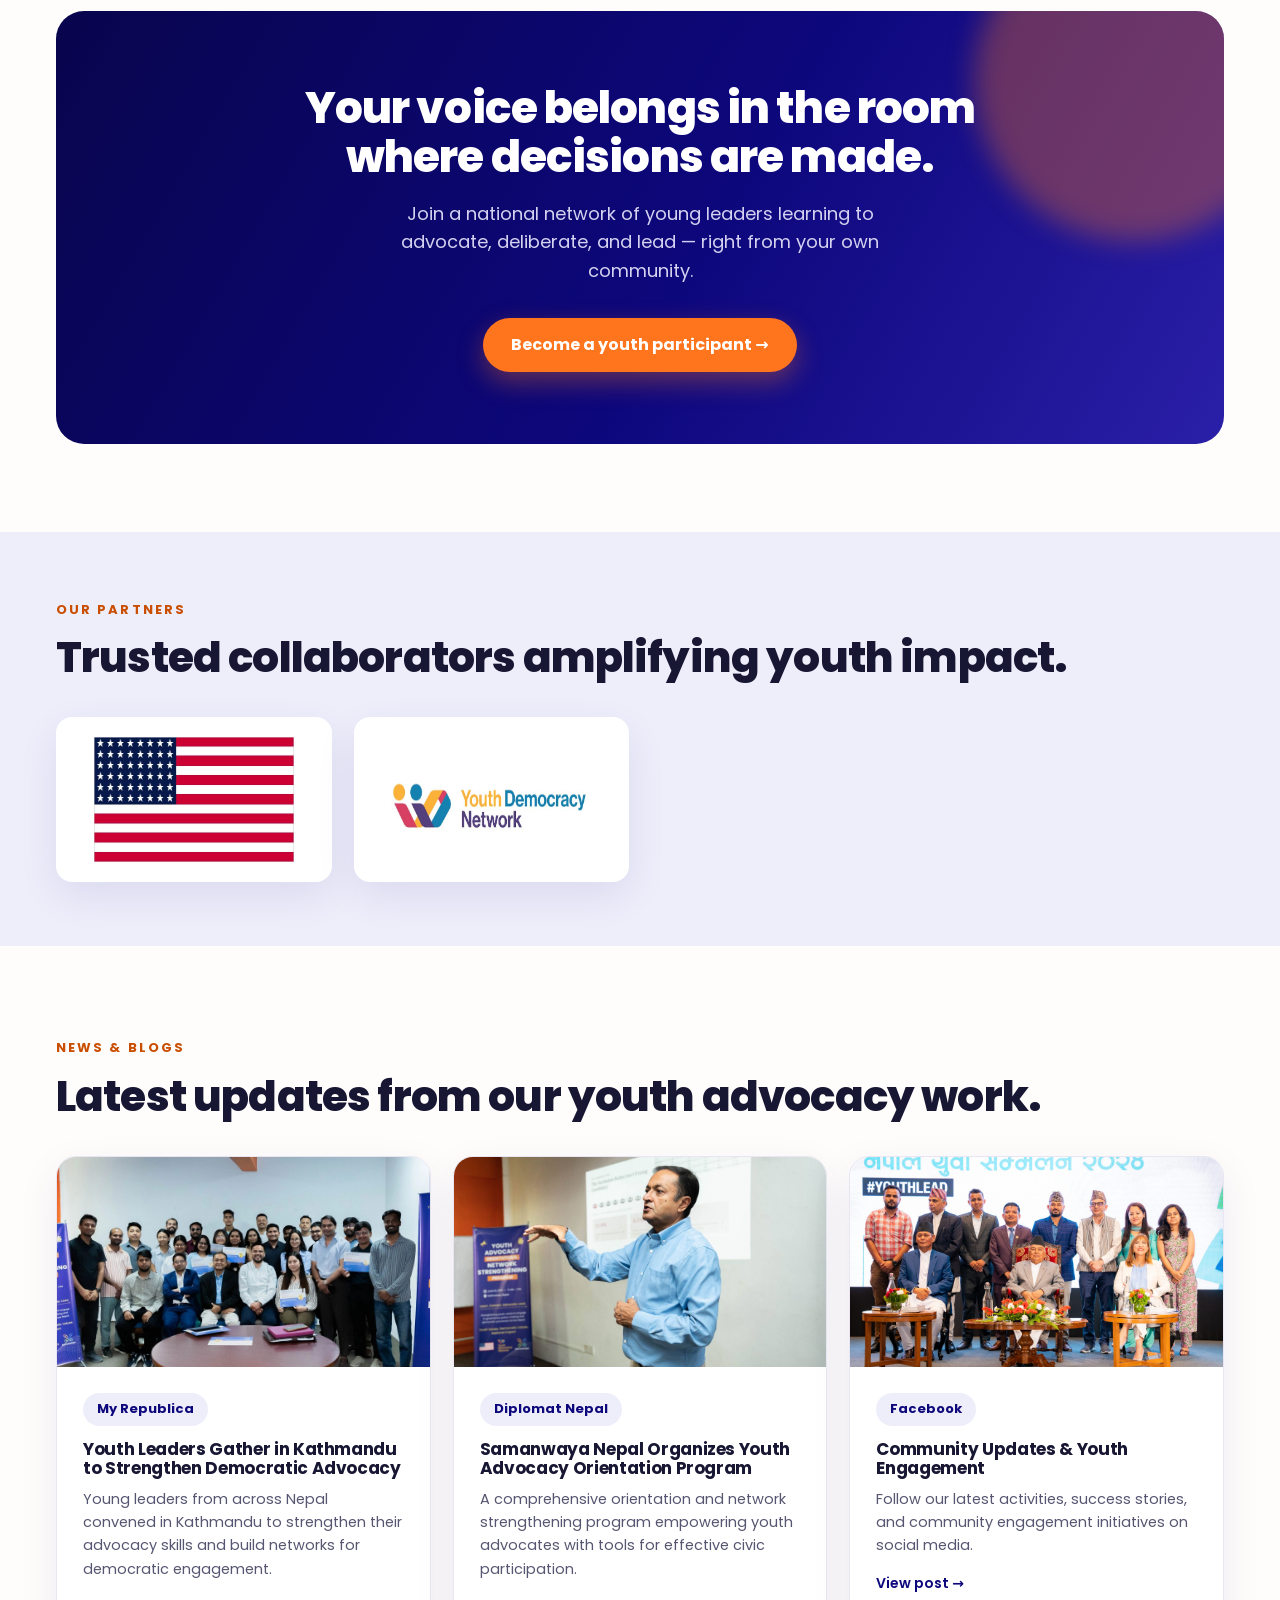
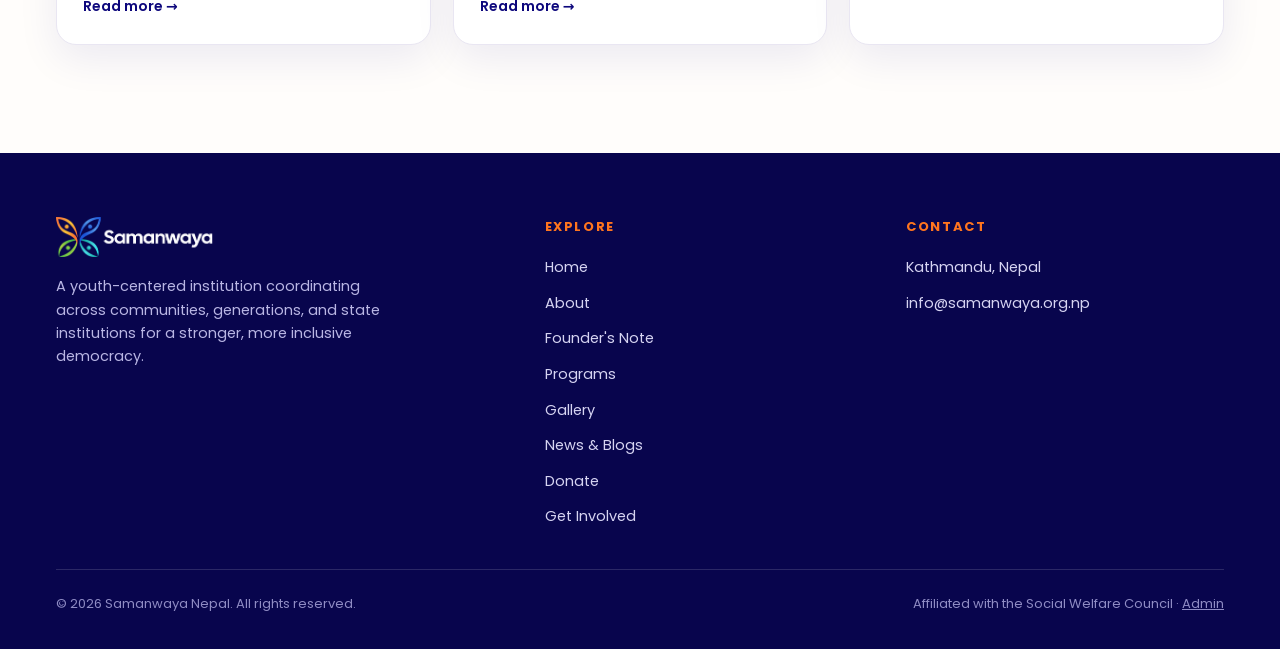
==== commit 1a55092d: "Improve navigation bar with top utility bar and enhanced dropdowns - Added a new `.topbar` component" ====
--- a/index.html
+++ b/index.html
@@ -91,6 +91,21 @@
   <div class="bar"><i></i></div>
 </div>
 
+<a class="skip-link" href="#main">Skip to main content</a>
+
+<div class="topbar" role="navigation" aria-label="Quick links">
+  <div class="wrap">
+    <div class="topbar-left">
+      <span class="topbar-pill"><span class="topbar-dot" aria-hidden="true"></span>Now accepting volunteers for Youth Fest 2026</span>
+    </div>
+    <div class="topbar-right">
+      <a class="topbar-mail" href="mailto:info@samanwaya.org.np"><svg viewBox="0 0 24 24" fill="none" stroke="currentColor" stroke-width="2" aria-hidden="true"><rect x="3" y="5" width="18" height="14" rx="2"/><path d="m3 7 9 6 9-6"/></svg>info@samanwaya.org.np</a>
+      <span>&#9679;</span>
+      <a href="donate.html">Donate</a>
+    </div>
+  </div>
+</div>
+
 <header class="site-header">
  <div class="wrap">
     <a href="index.html" class="logo" aria-label="Samanwaya Nepal — home">
@@ -101,11 +116,11 @@
       <a href="about.html">About</a>
       <a href="founder.html">Founder's Note</a>
       <div class="nav-dropdown">
-        <button type="button" class="dropbtn" aria-haspopup="true" aria-expanded="false">Programs <span class="arrow" aria-hidden="true"></span></button>
-        <div class="dropdown-menu" role="menu">
-          <a href="programs.html" role="menuitem">Programs</a>
-          <a href="programs.html#youth-fest" role="menuitem">Youth Fest 2026</a>
-          <a href="programs.html#events" role="menuitem">Events</a>
+        <button type="button" class="dropbtn" id="programs-dropbtn" aria-haspopup="true" aria-expanded="false" aria-controls="programs-menu">Programs <span class="arrow" aria-hidden="true"></span></button>
+        <div class="dropdown-menu" id="programs-menu" role="menu" aria-labelledby="programs-dropbtn">
+          <a href="programs.html" role="menuitem"><span class="dd-icon" aria-hidden="true">&#9733;</span><span class="dd-text">All Programs<small>What we do &amp; where to join</small></span></a>
+          <a href="programs.html#youth-fest" role="menuitem"><span class="dd-icon" aria-hidden="true">&#127881;</span><span class="dd-text">Youth Fest 2026<small>Nepal's youth festival</small></span></a>
+          <a href="programs.html#events" role="menuitem"><span class="dd-icon" aria-hidden="true">&#128197;</span><span class="dd-text">Events<small>Upcoming gatherings</small></span></a>
         </div>
       </div>
 
@@ -118,7 +133,9 @@
   </div>
 </header>
 
-<main>
+<div class="nav-backdrop" id="nav-backdrop" aria-hidden="true"></div>
+
+<main id="main">
 
   <!-- HERO -->
   <section class="hero">
--- a/css/style.css
+++ b/css/style.css
@@ -74,36 +74,74 @@
 .dark .btn-ghost{color:#fff;border-color:rgba(255,255,255,.6)}
 .btn-light{background:#fff;color:var(--indigo)}
 
+/* ---------- Top utility bar ---------- */
+.topbar{background:linear-gradient(135deg,var(--indigo-deep),var(--indigo));color:#cfceea;font-size:13.5px}
+.topbar .wrap{display:flex;align-items:center;justify-content:space-between;gap:16px;min-height:40px;padding-top:5px;padding-bottom:5px}
+.topbar a{color:#fff;font-weight:600;transition:color .2s}
+.topbar a:hover{color:var(--orange)}
+.topbar-left{display:flex;align-items:center;gap:10px;min-width:0}
+.topbar-pill{display:inline-flex;align-items:center;gap:8px;background:rgba(255,255,255,.1);border:1px solid rgba(255,255,255,.16);padding:4px 12px;border-radius:999px;white-space:nowrap;overflow:hidden;text-overflow:ellipsis}
+.topbar-dot{width:8px;height:8px;border-radius:50%;background:var(--orange);flex:none;animation:topbar-pulse 1.8s ease-in-out infinite}
+@keyframes topbar-pulse{0%,100%{box-shadow:0 0 0 0 rgba(255,117,30,.55)}50%{box-shadow:0 0 0 6px rgba(255,117,30,0)}}
+.topbar-right{display:flex;align-items:center;gap:18px;white-space:nowrap}
+.topbar-mail{display:inline-flex;align-items:center;gap:7px}
+.topbar-mail svg{width:14px;height:14px;flex:none}
+@media (max-width:760px){.topbar-right{display:none}.topbar .wrap{min-height:36px}}
+
+/* ---------- Skip link (a11y) ---------- */
+.skip-link{position:absolute;left:12px;top:-60px;z-index:300;background:var(--indigo);color:#fff;padding:10px 18px;border-radius:0 0 12px 12px;font-weight:700;transition:top .2s}
+.skip-link:focus{top:0}
+
 /* ---------- Header ---------- */
-.site-header{position:sticky;top:0;z-index:100;background:rgba(255,253,251,.9);backdrop-filter:blur(12px);border-bottom:1px solid var(--line)}
+.site-header{position:sticky;top:0;z-index:100;background:rgba(255,253,251,.92);backdrop-filter:blur(14px);-webkit-backdrop-filter:blur(14px);border-bottom:1px solid var(--line);transition:box-shadow .3s ease}
+.site-header.scrolled{box-shadow:0 10px 30px rgba(13,7,124,.10)}
 .site-header .wrap{height:74px;display:flex;align-items:center;justify-content:space-between;gap:20px}
-.site-header .logo img{height:38px;width:auto}
-.nav{display:flex;align-items:center;gap:4px}
-.nav a{position:relative;font-size:15px;font-weight:600;padding:9px 14px;color:var(--ink);transition:color .25s}
-.nav a:not(.btn)::after{content:'';position:absolute;left:14px;bottom:3px;width:0;height:3px;border-radius:3px;background:linear-gradient(90deg,var(--orange),var(--indigo));transition:width .35s ease}
-.nav a:hover{color:var(--indigo)}
-.nav a:not(.btn):hover::after{width:calc(100% - 28px)}
-.nav a.active{color:var(--indigo)}
-.nav a.active::after{width:calc(100% - 28px)}
-.nav .btn{margin-left:12px;font-size:15px;padding:11px 22px}
-#nav-toggle{display:none;flex-direction:column;justify-content:center;align-items:center;gap:5px;width:44px;height:44px;background:#fff;border:1px solid var(--line);border-radius:12px;cursor:pointer}
+.site-header .logo{flex:none;border-radius:12px}
+.site-header .logo img{height:40px;width:auto;transition:transform .25s ease}
+.site-header .logo:hover img{transform:scale(1.04)}
+.site-header .logo:focus-visible{outline:3px solid var(--orange);outline-offset:3px}
+.nav{display:flex;align-items:center;gap:2px}
+.nav a{position:relative;display:inline-flex;align-items:center;font-size:14.5px;font-weight:600;letter-spacing:.01em;padding:10px 13px;margin:0 2px;color:var(--muted);border-radius:10px;transition:color .25s,background .25s}
+.nav a:not(.btn)::after{content:'';position:absolute;left:13px;right:13px;bottom:4px;height:3px;border-radius:3px;background:linear-gradient(90deg,var(--orange),var(--indigo));transform:scaleX(0);transform-origin:left;transition:transform .3s ease}
+.nav a:not(.btn):hover{color:var(--indigo);background:var(--indigo-soft)}
+.nav a:not(.btn):hover::after{transform:scaleX(1)}
+.nav a.active{color:var(--indigo);background:var(--indigo-soft)}
+.nav a.active::after{transform:scaleX(1)}
+.nav a:focus-visible,.dropbtn:focus-visible,#nav-toggle:focus-visible{outline:3px solid var(--orange);outline-offset:2px}
+.nav .btn{margin-left:12px;font-size:15px;padding:11px 24px;color:#fff}
+.nav .btn::after{display:none}
+.nav .btn:hover{transform:translateY(-2px)}
+#nav-toggle{display:none;flex-direction:column;justify-content:center;align-items:center;gap:5px;width:46px;height:46px;background:#fff;border:1px solid var(--line);border-radius:12px;cursor:pointer;box-shadow:0 4px 14px rgba(13,7,124,.06);transition:border-color .25s,box-shadow .25s}
+#nav-toggle:hover{border-color:var(--indigo)}
 #nav-toggle span{width:20px;height:2.5px;background:var(--ink);border-radius:2px;transition:transform .25s,opacity .2s}
 #nav-toggle.open span:nth-child(1){transform:translateY(7.5px) rotate(45deg)}
 #nav-toggle.open span:nth-child(2){opacity:0}
 #nav-toggle.open span:nth-child(3){transform:translateY(-7.5px) rotate(-45deg)}
 
-/* ---------- Nav dropdown ---------- */
+/* ---------- Mobile nav overlay backdrop ---------- */
+.nav-backdrop{position:fixed;inset:0;z-index:90;background:rgba(8,5,77,.45);backdrop-filter:blur(2px);opacity:0;visibility:hidden;transition:opacity .3s ease,visibility .3s}
+.nav-backdrop.show{opacity:1;visibility:visible}
+
+/* ---------- Nav dropdown (Programs) ---------- */
 .nav-dropdown{position:relative;display:flex;align-items:center}
-.nav-dropdown>.dropbtn{display:inline-flex;align-items:center;gap:6px;font-family:inherit;font-size:inherit;color:inherit;background:none;border:0;cursor:pointer;padding:10px 14px;border-radius:10px}
-.nav-dropdown>.dropbtn .arrow{width:9px;height:9px;border-right:2px solid currentColor;border-bottom:2px solid currentColor;transform:rotate(45deg) translateY(-2px);transition:transform .25s}
-.nav-dropdown:hover>.dropbtn,.nav-dropdown:focus-within>.dropbtn{color:var(--indigo)}
+.nav-dropdown>.dropbtn{position:relative;display:inline-flex;align-items:center;gap:7px;font-family:inherit;font-size:14.5px;font-weight:600;letter-spacing:.01em;color:var(--muted);background:none;border:0;cursor:pointer;padding:10px 13px;margin:0 2px;border-radius:10px;transition:color .25s,background .25s}
+.nav-dropdown>.dropbtn::after{content:'';position:absolute;left:13px;right:13px;bottom:4px;height:3px;border-radius:3px;background:linear-gradient(90deg,var(--orange),var(--indigo));transform:scaleX(0);transform-origin:left;transition:transform .3s ease}
+.nav-dropdown>.dropbtn .arrow{width:8px;height:8px;border-right:2px solid currentColor;border-bottom:2px solid currentColor;transform:rotate(45deg) translateY(-2px);transition:transform .25s;flex:none}
+.nav-dropdown:hover>.dropbtn,.nav-dropdown:focus-within>.dropbtn,.nav-dropdown.open>.dropbtn{color:var(--indigo);background:var(--indigo-soft)}
+.nav-dropdown:hover>.dropbtn::after,.nav-dropdown:focus-within>.dropbtn::after,.nav-dropdown.open>.dropbtn::after{transform:scaleX(1)}
 .nav-dropdown.open>.dropbtn .arrow{transform:rotate(-135deg) translateY(-2px)}
-.dropdown-menu{position:absolute;top:calc(100% + 10px);left:50%;transform:translateX(-50%) translateY(8px);min-width:200px;background:#fff;border:1px solid var(--line);border-radius:14px;box-shadow:var(--shadow-lg);padding:8px;opacity:0;visibility:hidden;transition:opacity .22s ease,transform .22s ease,visibility .22s;z-index:120}
+.dropdown-menu{position:absolute;top:calc(100% + 12px);left:50%;transform:translateX(-50%) translateY(8px);min-width:240px;background:#fff;border:1px solid var(--line);border-radius:16px;box-shadow:var(--shadow-lg);padding:8px;opacity:0;visibility:hidden;transition:opacity .22s ease,transform .22s ease,visibility .22s;z-index:120}
 .dropdown-menu::before{content:'';position:absolute;top:-8px;left:50%;transform:translateX(-50%) rotate(45deg);width:14px;height:14px;background:#fff;border-left:1px solid var(--line);border-top:1px solid var(--line)}
 .nav-dropdown:hover .dropdown-menu,.nav-dropdown:focus-within .dropdown-menu,.nav-dropdown.open .dropdown-menu{opacity:1;visibility:visible;transform:translateX(-50%) translateY(0)}
-.dropdown-menu a{display:block;padding:11px 14px;border-radius:10px;font-size:14.5px;font-weight:500;color:var(--ink);white-space:nowrap}
+.dropdown-menu a{display:flex;align-items:center;gap:12px;padding:11px 12px;border-radius:11px;font-size:14.5px;font-weight:600;color:var(--ink);white-space:nowrap;background:transparent}
 .dropdown-menu a::after{display:none !important}
 .dropdown-menu a:hover,.dropdown-menu a.active{background:var(--indigo-soft);color:var(--indigo)}
+.dropdown-menu a:focus-visible{outline:3px solid var(--orange);outline-offset:-2px}
+.dd-icon{display:inline-flex;align-items:center;justify-content:center;width:34px;height:34px;border-radius:10px;background:var(--indigo-soft);color:var(--indigo);font-size:16px;flex:none;transition:background .25s,color .25s}
+.dropdown-menu a:hover .dd-icon{background:var(--indigo);color:#fff}
+.dd-text{display:flex;flex-direction:column;line-height:1.25}
+.dd-text small{font-size:12px;font-weight:500;color:var(--muted)}
+.dropdown-menu a:hover .dd-text small{color:var(--indigo)}
 
 /* ---------- Hero ---------- */
 .hero{position:relative;overflow:hidden}
@@ -250,18 +288,22 @@
 
 /* ---------- Responsive ---------- */
 @media (max-width:940px){
-  .nav{display:none;position:absolute;top:74px;left:0;right:0;flex-direction:column;align-items:stretch;background:var(--bg);border-bottom:1px solid var(--line);padding:10px 22px 22px;gap:2px}
+  .nav{display:none;position:absolute;top:100%;left:0;right:0;flex-direction:column;align-items:stretch;background:var(--bg);border-bottom:1px solid var(--line);box-shadow:0 24px 48px rgba(13,7,124,.16);padding:10px 22px 26px;gap:2px;max-height:calc(100vh - 74px);overflow-y:auto}
   .nav.open{display:flex}
-  .nav a{padding:14px 6px;border-bottom:1px solid var(--line)}
+  .nav a{padding:14px 10px;border-bottom:1px solid var(--line);border-radius:10px}
+  .nav a:not(.btn):hover,.nav a.active{background:transparent}
   .nav a:not(.btn)::after{display:none}
   .nav a.active{color:var(--orange-deep)}
-  .nav .btn{margin:14px 0 0;justify-content:center}
+  .nav .btn{margin:16px 4px 0;justify-content:center}
   #nav-toggle{display:flex}
   .nav-dropdown{flex-direction:column;align-items:stretch}
-  .nav-dropdown>.dropbtn{justify-content:space-between;width:100%;padding:14px 6px;border-bottom:1px solid var(--line)}
-  .dropdown-menu{position:static;transform:none;opacity:1;visibility:visible;box-shadow:none;border:0;border-radius:0;padding:0 0 6px 14px;min-width:0;background:transparent;transition:none}
+  .nav-dropdown>.dropbtn{justify-content:space-between;width:100%;padding:14px 10px;border-bottom:1px solid var(--line);border-radius:10px;font-size:14.5px}
+  .nav-dropdown>.dropbtn::after{display:none}
+  .dropdown-menu{position:static;transform:none;opacity:1;visibility:visible;box-shadow:none;border:0;border-radius:0;padding:0 0 6px 16px;min-width:0;background:transparent;transition:none;display:none}
+  .nav-dropdown.open .dropdown-menu{display:block}
   .dropdown-menu::before{display:none}
-  .dropdown-menu a{padding:12px 6px;border-bottom:1px solid var(--line);white-space:normal}
+  .dropdown-menu a{padding:12px 10px;border-bottom:1px solid var(--line);white-space:normal;border-radius:10px}
+  .dropdown-menu a:hover,.dropdown-menu a.active{background:transparent}
   .hero .wrap{grid-template-columns:1fr;gap:44px}
   .split,.split.rev{grid-template-columns:1fr;gap:40px}
   .g3,.g4{grid-template-columns:repeat(2,1fr)}
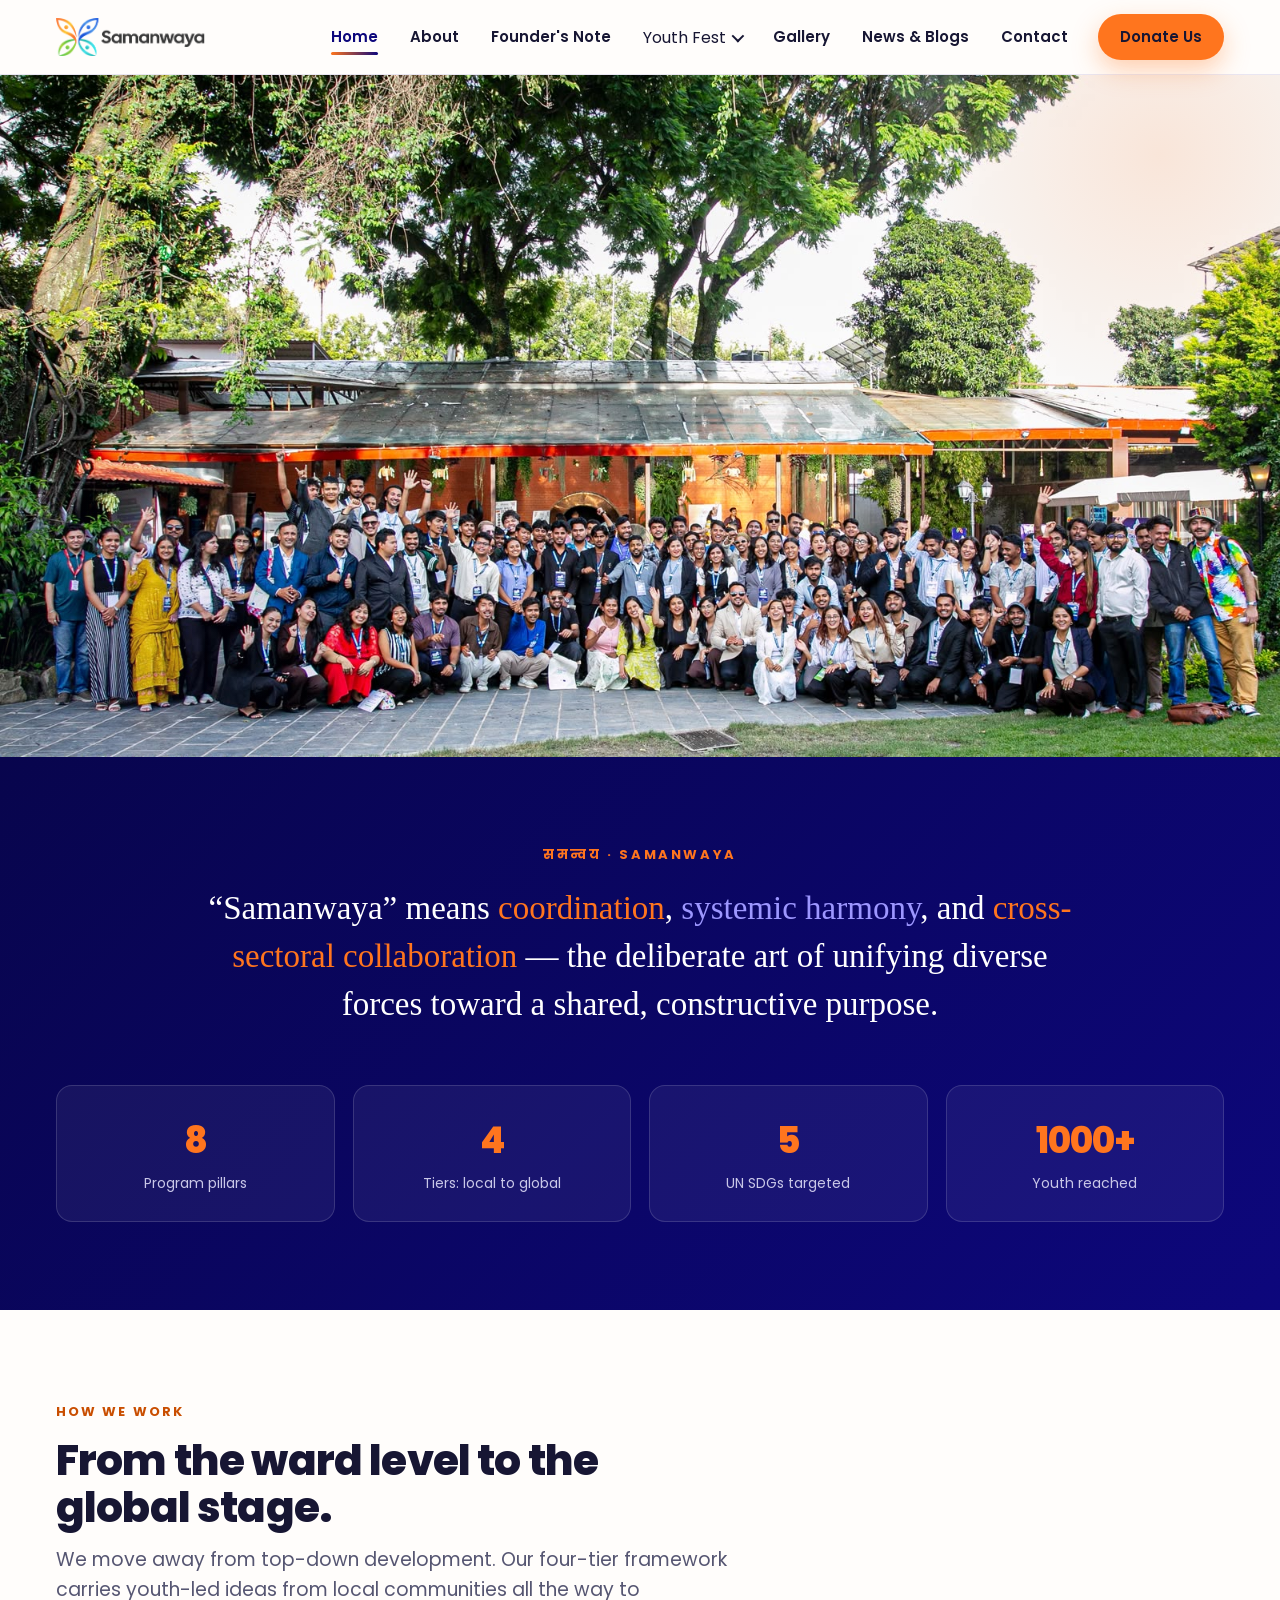
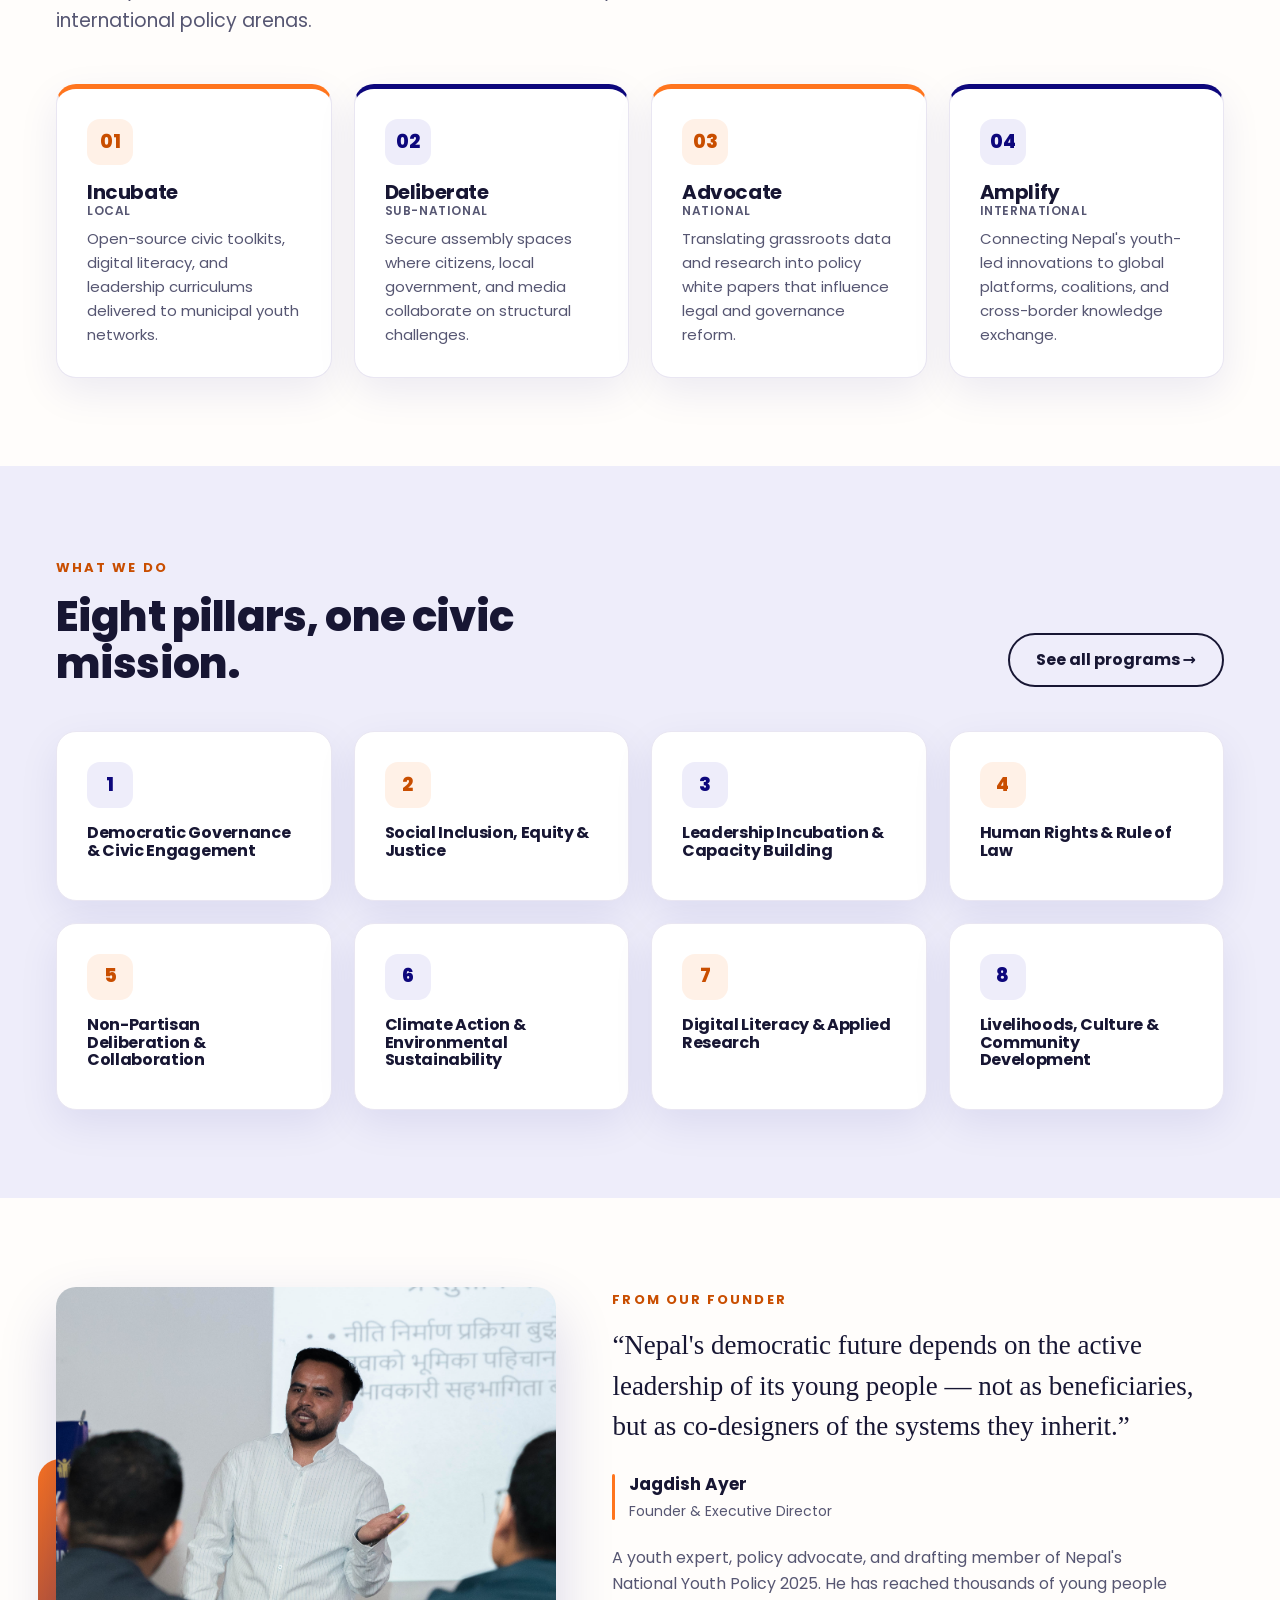
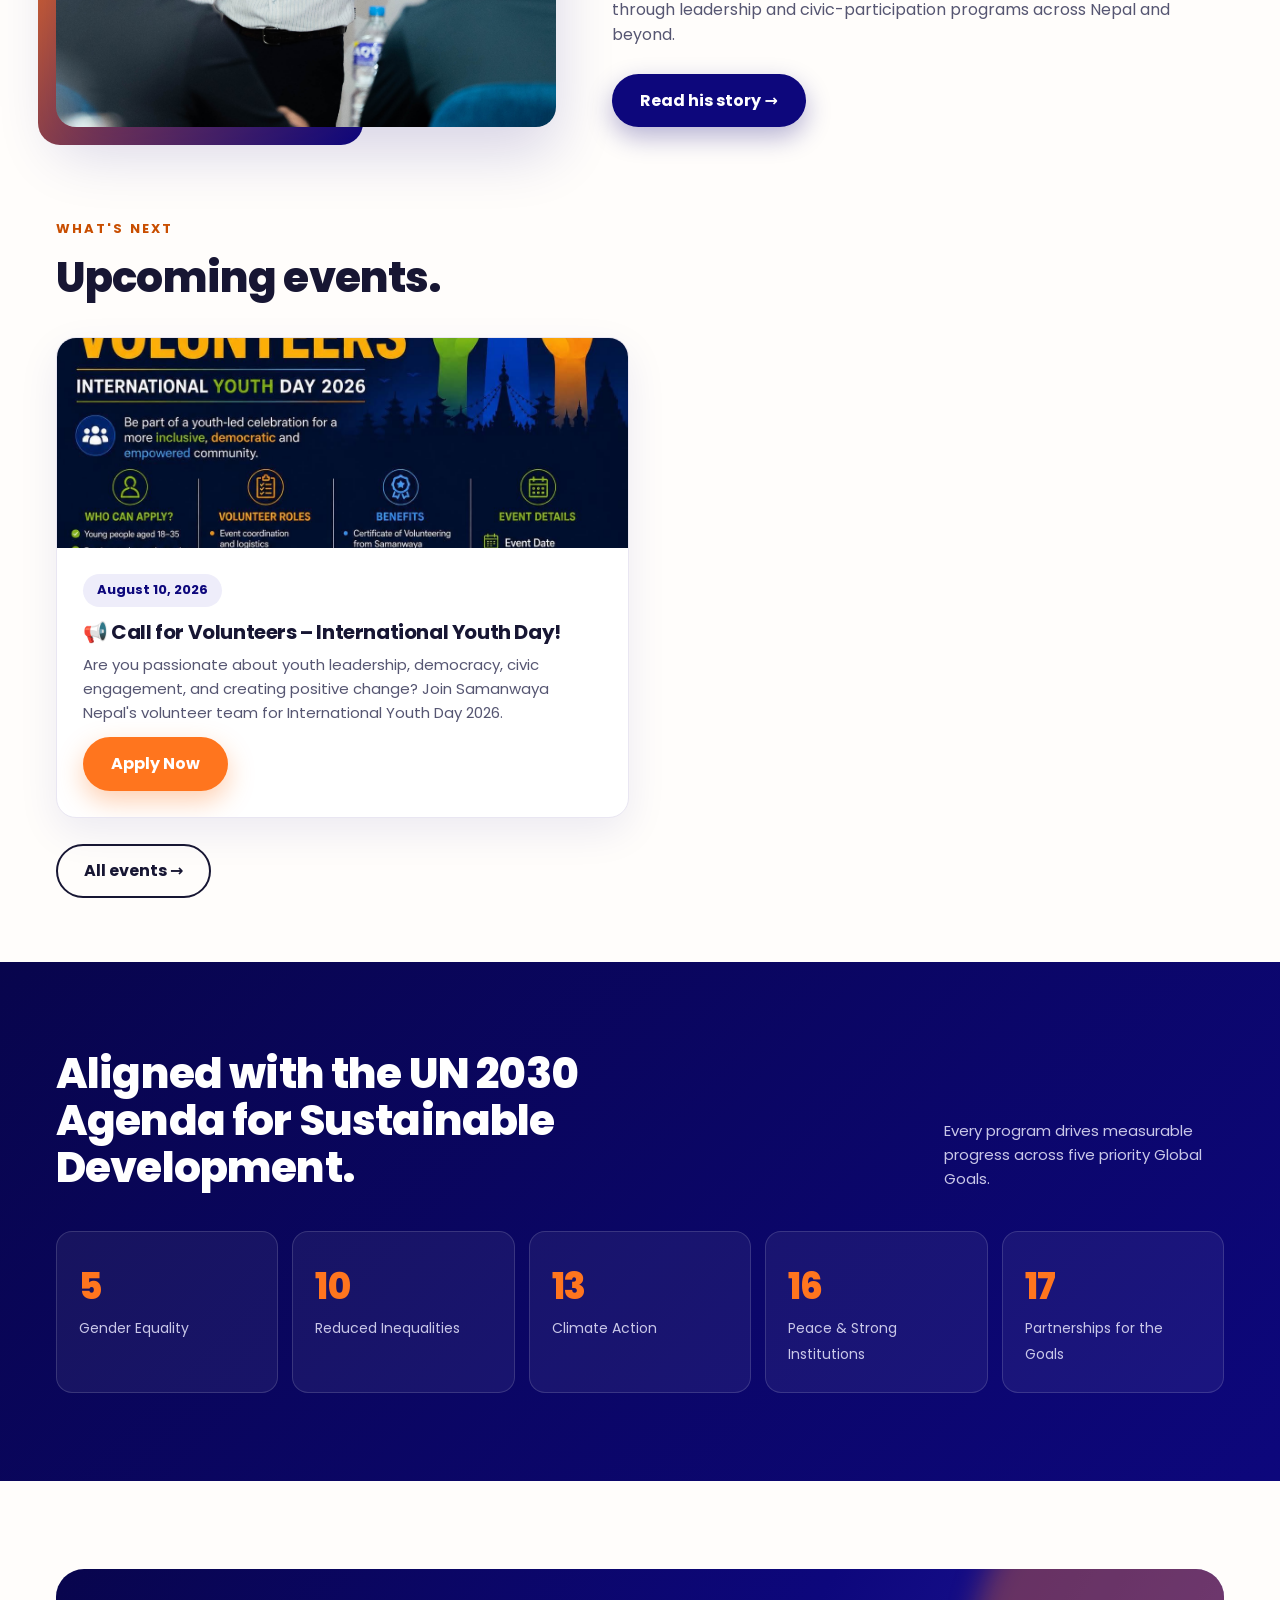
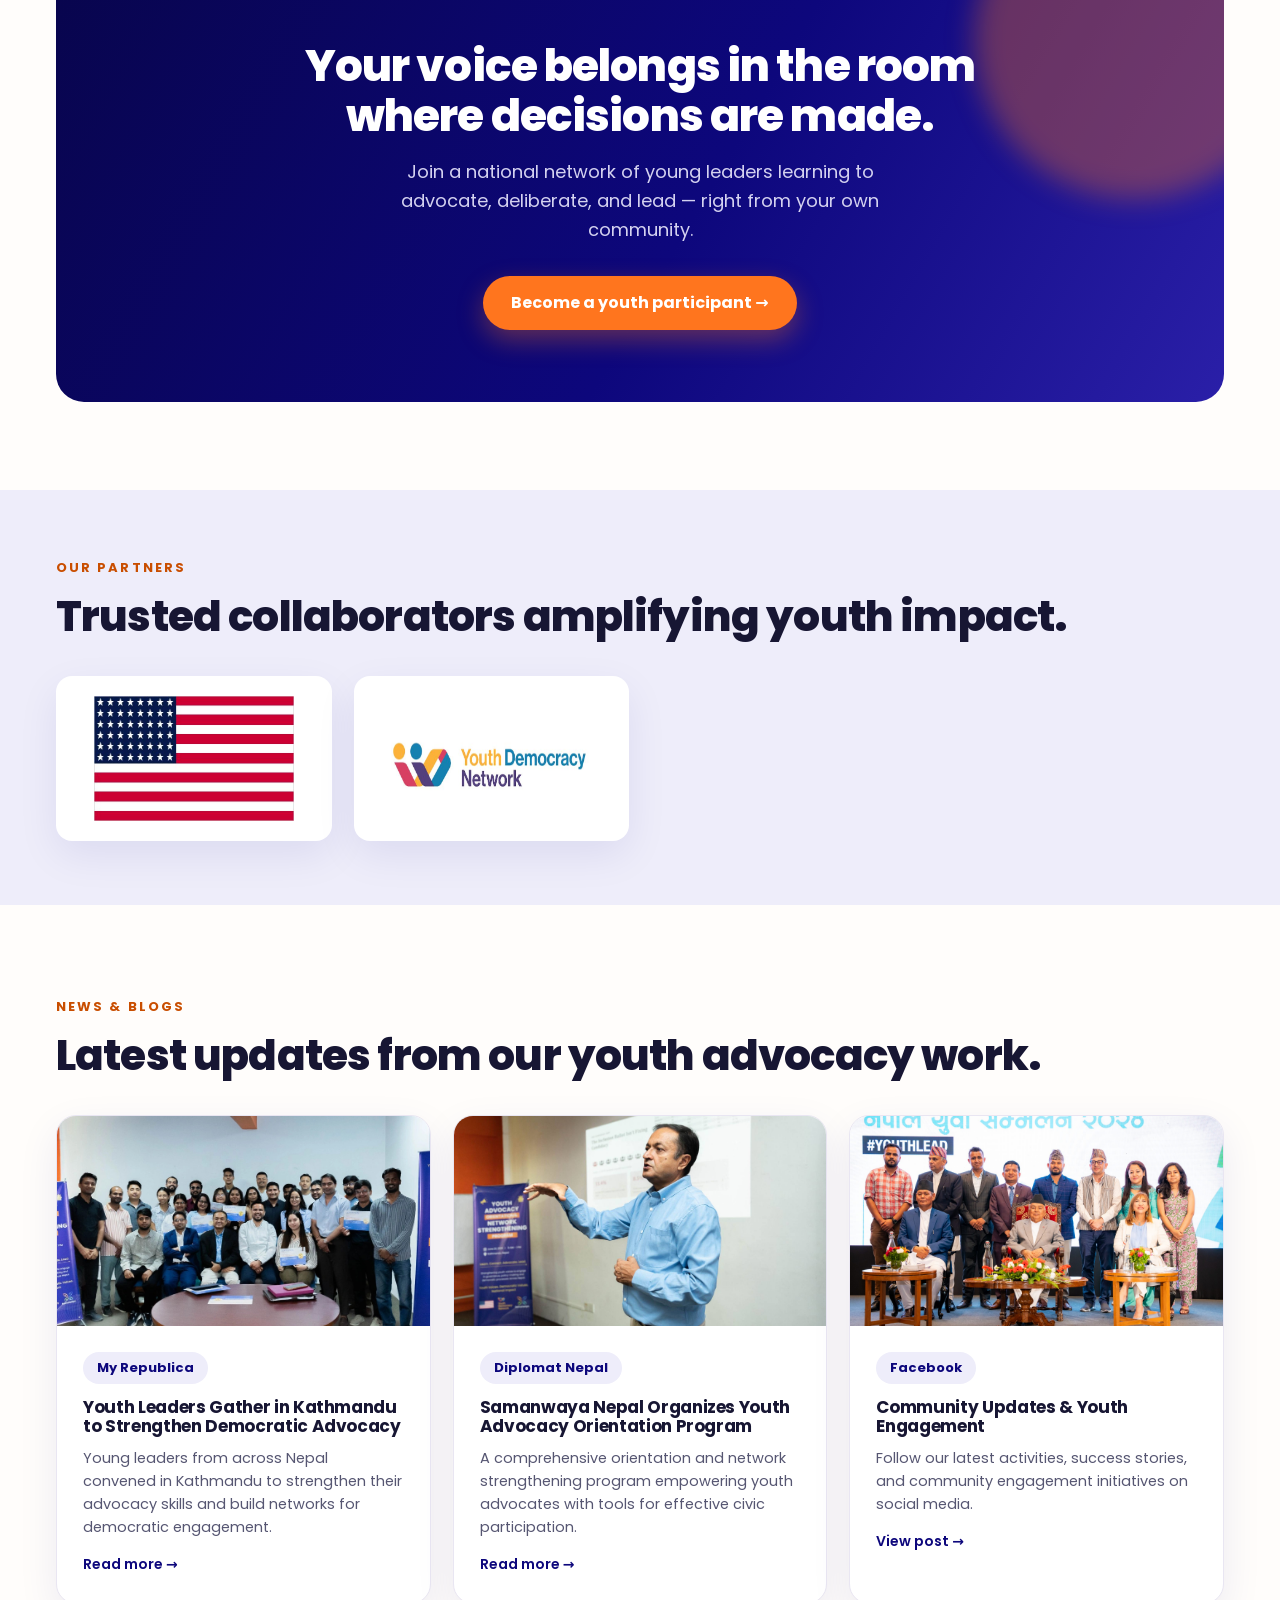
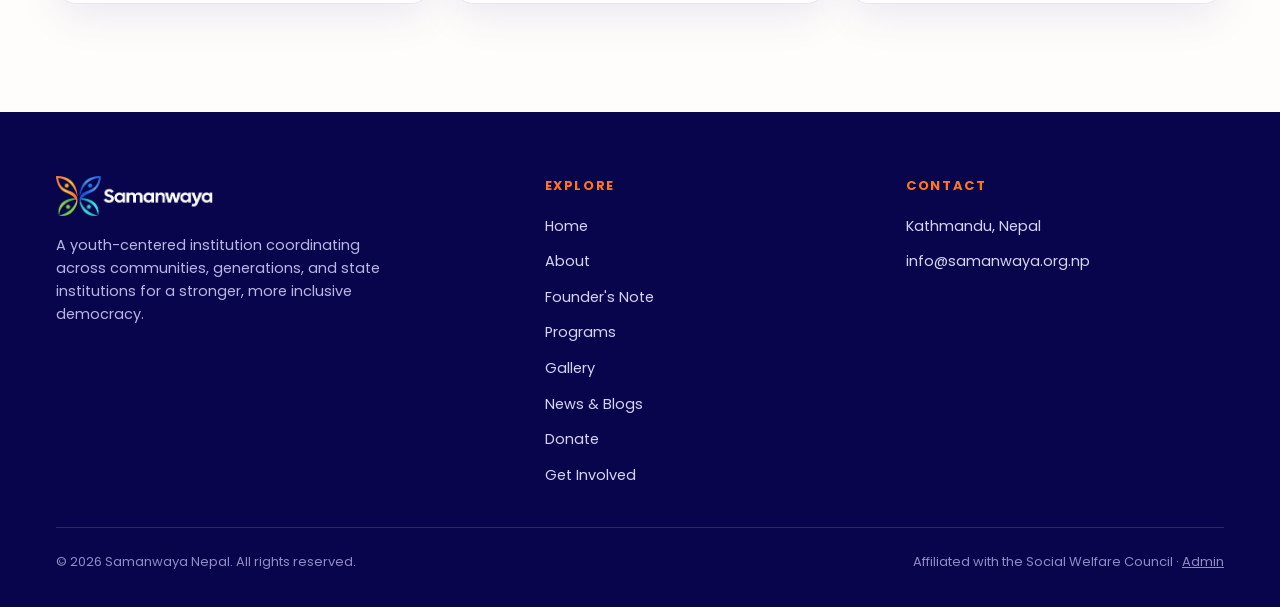
==== commit 9fbd6475: "Revert navigation bar to previous version - Removed topbar utility links, skip-link, and nav-backdro" ====
--- a/index.html
+++ b/index.html
@@ -91,21 +91,6 @@
   <div class="bar"><i></i></div>
 </div>
 
-<a class="skip-link" href="#main">Skip to main content</a>
-
-<div class="topbar" role="navigation" aria-label="Quick links">
-  <div class="wrap">
-    <div class="topbar-left">
-      <span class="topbar-pill"><span class="topbar-dot" aria-hidden="true"></span>Now accepting volunteers for Youth Fest 2026</span>
-    </div>
-    <div class="topbar-right">
-      <a class="topbar-mail" href="mailto:info@samanwaya.org.np"><svg viewBox="0 0 24 24" fill="none" stroke="currentColor" stroke-width="2" aria-hidden="true"><rect x="3" y="5" width="18" height="14" rx="2"/><path d="m3 7 9 6 9-6"/></svg>info@samanwaya.org.np</a>
-      <span>&#9679;</span>
-      <a href="donate.html">Donate</a>
-    </div>
-  </div>
-</div>
-
 <header class="site-header">
  <div class="wrap">
     <a href="index.html" class="logo" aria-label="Samanwaya Nepal — home">
@@ -116,12 +101,12 @@
       <a href="about.html">About</a>
       <a href="founder.html">Founder's Note</a>
       <div class="nav-dropdown">
-        <button type="button" class="dropbtn" id="programs-dropbtn" aria-haspopup="true" aria-expanded="false" aria-controls="programs-menu">Programs <span class="arrow" aria-hidden="true"></span></button>
-        <div class="dropdown-menu" id="programs-menu" role="menu" aria-labelledby="programs-dropbtn">
-          <a href="programs.html" role="menuitem"><span class="dd-icon" aria-hidden="true">&#9733;</span><span class="dd-text">All Programs<small>What we do &amp; where to join</small></span></a>
-          <a href="programs.html#youth-fest" role="menuitem"><span class="dd-icon" aria-hidden="true">&#127881;</span><span class="dd-text">Youth Fest 2026<small>Nepal's youth festival</small></span></a>
-          <a href="programs.html#events" role="menuitem"><span class="dd-icon" aria-hidden="true">&#128197;</span><span class="dd-text">Events<small>Upcoming gatherings</small></span></a>
-        </div>
+      <button type="button" class="dropbtn" aria-haspopup="true" aria-expanded="false">Youth Fest <span class="arrow" aria-hidden="true"></span></button>
+      <div class="dropdown-menu">
+      <a href="programs.html">Programs</a>
+      <a href="programs.html#youth-fest">Youth Fest 2026</a>
+      <a href="programs.html#events">Events</a>
+      </div>
       </div>
 
       <a href="gallery.html">Gallery</a>
@@ -133,9 +118,7 @@
   </div>
 </header>
 
-<div class="nav-backdrop" id="nav-backdrop" aria-hidden="true"></div>
-
-<main id="main">
+<main>
 
   <!-- HERO -->
   <section class="hero">
--- a/css/style.css
+++ b/css/style.css
@@ -74,74 +74,36 @@
 .dark .btn-ghost{color:#fff;border-color:rgba(255,255,255,.6)}
 .btn-light{background:#fff;color:var(--indigo)}
 
-/* ---------- Top utility bar ---------- */
-.topbar{background:linear-gradient(135deg,var(--indigo-deep),var(--indigo));color:#cfceea;font-size:13.5px}
-.topbar .wrap{display:flex;align-items:center;justify-content:space-between;gap:16px;min-height:40px;padding-top:5px;padding-bottom:5px}
-.topbar a{color:#fff;font-weight:600;transition:color .2s}
-.topbar a:hover{color:var(--orange)}
-.topbar-left{display:flex;align-items:center;gap:10px;min-width:0}
-.topbar-pill{display:inline-flex;align-items:center;gap:8px;background:rgba(255,255,255,.1);border:1px solid rgba(255,255,255,.16);padding:4px 12px;border-radius:999px;white-space:nowrap;overflow:hidden;text-overflow:ellipsis}
-.topbar-dot{width:8px;height:8px;border-radius:50%;background:var(--orange);flex:none;animation:topbar-pulse 1.8s ease-in-out infinite}
-@keyframes topbar-pulse{0%,100%{box-shadow:0 0 0 0 rgba(255,117,30,.55)}50%{box-shadow:0 0 0 6px rgba(255,117,30,0)}}
-.topbar-right{display:flex;align-items:center;gap:18px;white-space:nowrap}
-.topbar-mail{display:inline-flex;align-items:center;gap:7px}
-.topbar-mail svg{width:14px;height:14px;flex:none}
-@media (max-width:760px){.topbar-right{display:none}.topbar .wrap{min-height:36px}}
-
-/* ---------- Skip link (a11y) ---------- */
-.skip-link{position:absolute;left:12px;top:-60px;z-index:300;background:var(--indigo);color:#fff;padding:10px 18px;border-radius:0 0 12px 12px;font-weight:700;transition:top .2s}
-.skip-link:focus{top:0}
-
 /* ---------- Header ---------- */
-.site-header{position:sticky;top:0;z-index:100;background:rgba(255,253,251,.92);backdrop-filter:blur(14px);-webkit-backdrop-filter:blur(14px);border-bottom:1px solid var(--line);transition:box-shadow .3s ease}
-.site-header.scrolled{box-shadow:0 10px 30px rgba(13,7,124,.10)}
+.site-header{position:sticky;top:0;z-index:100;background:rgba(255,253,251,.9);backdrop-filter:blur(12px);border-bottom:1px solid var(--line)}
 .site-header .wrap{height:74px;display:flex;align-items:center;justify-content:space-between;gap:20px}
-.site-header .logo{flex:none;border-radius:12px}
-.site-header .logo img{height:40px;width:auto;transition:transform .25s ease}
-.site-header .logo:hover img{transform:scale(1.04)}
-.site-header .logo:focus-visible{outline:3px solid var(--orange);outline-offset:3px}
-.nav{display:flex;align-items:center;gap:2px}
-.nav a{position:relative;display:inline-flex;align-items:center;font-size:14.5px;font-weight:600;letter-spacing:.01em;padding:10px 13px;margin:0 2px;color:var(--muted);border-radius:10px;transition:color .25s,background .25s}
-.nav a:not(.btn)::after{content:'';position:absolute;left:13px;right:13px;bottom:4px;height:3px;border-radius:3px;background:linear-gradient(90deg,var(--orange),var(--indigo));transform:scaleX(0);transform-origin:left;transition:transform .3s ease}
-.nav a:not(.btn):hover{color:var(--indigo);background:var(--indigo-soft)}
-.nav a:not(.btn):hover::after{transform:scaleX(1)}
-.nav a.active{color:var(--indigo);background:var(--indigo-soft)}
-.nav a.active::after{transform:scaleX(1)}
-.nav a:focus-visible,.dropbtn:focus-visible,#nav-toggle:focus-visible{outline:3px solid var(--orange);outline-offset:2px}
-.nav .btn{margin-left:12px;font-size:15px;padding:11px 24px;color:#fff}
-.nav .btn::after{display:none}
-.nav .btn:hover{transform:translateY(-2px)}
-#nav-toggle{display:none;flex-direction:column;justify-content:center;align-items:center;gap:5px;width:46px;height:46px;background:#fff;border:1px solid var(--line);border-radius:12px;cursor:pointer;box-shadow:0 4px 14px rgba(13,7,124,.06);transition:border-color .25s,box-shadow .25s}
-#nav-toggle:hover{border-color:var(--indigo)}
+.site-header .logo img{height:38px;width:auto}
+.nav{display:flex;align-items:center;gap:4px}
+.nav a{position:relative;font-size:15px;font-weight:600;padding:9px 14px;color:var(--ink);transition:color .25s}
+.nav a:not(.btn)::after{content:'';position:absolute;left:14px;bottom:3px;width:0;height:3px;border-radius:3px;background:linear-gradient(90deg,var(--orange),var(--indigo));transition:width .35s ease}
+.nav a:hover{color:var(--indigo)}
+.nav a:not(.btn):hover::after{width:calc(100% - 28px)}
+.nav a.active{color:var(--indigo)}
+.nav a.active::after{width:calc(100% - 28px)}
+.nav .btn{margin-left:12px;font-size:15px;padding:11px 22px}
+#nav-toggle{display:none;flex-direction:column;justify-content:center;align-items:center;gap:5px;width:44px;height:44px;background:#fff;border:1px solid var(--line);border-radius:12px;cursor:pointer}
 #nav-toggle span{width:20px;height:2.5px;background:var(--ink);border-radius:2px;transition:transform .25s,opacity .2s}
 #nav-toggle.open span:nth-child(1){transform:translateY(7.5px) rotate(45deg)}
 #nav-toggle.open span:nth-child(2){opacity:0}
 #nav-toggle.open span:nth-child(3){transform:translateY(-7.5px) rotate(-45deg)}
 
-/* ---------- Mobile nav overlay backdrop ---------- */
-.nav-backdrop{position:fixed;inset:0;z-index:90;background:rgba(8,5,77,.45);backdrop-filter:blur(2px);opacity:0;visibility:hidden;transition:opacity .3s ease,visibility .3s}
-.nav-backdrop.show{opacity:1;visibility:visible}
-
-/* ---------- Nav dropdown (Programs) ---------- */
+/* ---------- Nav dropdown ---------- */
 .nav-dropdown{position:relative;display:flex;align-items:center}
-.nav-dropdown>.dropbtn{position:relative;display:inline-flex;align-items:center;gap:7px;font-family:inherit;font-size:14.5px;font-weight:600;letter-spacing:.01em;color:var(--muted);background:none;border:0;cursor:pointer;padding:10px 13px;margin:0 2px;border-radius:10px;transition:color .25s,background .25s}
-.nav-dropdown>.dropbtn::after{content:'';position:absolute;left:13px;right:13px;bottom:4px;height:3px;border-radius:3px;background:linear-gradient(90deg,var(--orange),var(--indigo));transform:scaleX(0);transform-origin:left;transition:transform .3s ease}
-.nav-dropdown>.dropbtn .arrow{width:8px;height:8px;border-right:2px solid currentColor;border-bottom:2px solid currentColor;transform:rotate(45deg) translateY(-2px);transition:transform .25s;flex:none}
-.nav-dropdown:hover>.dropbtn,.nav-dropdown:focus-within>.dropbtn,.nav-dropdown.open>.dropbtn{color:var(--indigo);background:var(--indigo-soft)}
-.nav-dropdown:hover>.dropbtn::after,.nav-dropdown:focus-within>.dropbtn::after,.nav-dropdown.open>.dropbtn::after{transform:scaleX(1)}
+.nav-dropdown>.dropbtn{display:inline-flex;align-items:center;gap:6px;font-family:inherit;font-size:inherit;color:inherit;background:none;border:0;cursor:pointer;padding:10px 14px;border-radius:10px}
+.nav-dropdown>.dropbtn .arrow{width:9px;height:9px;border-right:2px solid currentColor;border-bottom:2px solid currentColor;transform:rotate(45deg) translateY(-2px);transition:transform .25s}
+.nav-dropdown:hover>.dropbtn,.nav-dropdown:focus-within>.dropbtn{color:var(--indigo)}
 .nav-dropdown.open>.dropbtn .arrow{transform:rotate(-135deg) translateY(-2px)}
-.dropdown-menu{position:absolute;top:calc(100% + 12px);left:50%;transform:translateX(-50%) translateY(8px);min-width:240px;background:#fff;border:1px solid var(--line);border-radius:16px;box-shadow:var(--shadow-lg);padding:8px;opacity:0;visibility:hidden;transition:opacity .22s ease,transform .22s ease,visibility .22s;z-index:120}
+.dropdown-menu{position:absolute;top:calc(100% + 10px);left:50%;transform:translateX(-50%) translateY(8px);min-width:200px;background:#fff;border:1px solid var(--line);border-radius:14px;box-shadow:var(--shadow-lg);padding:8px;opacity:0;visibility:hidden;transition:opacity .22s ease,transform .22s ease,visibility .22s;z-index:120}
 .dropdown-menu::before{content:'';position:absolute;top:-8px;left:50%;transform:translateX(-50%) rotate(45deg);width:14px;height:14px;background:#fff;border-left:1px solid var(--line);border-top:1px solid var(--line)}
 .nav-dropdown:hover .dropdown-menu,.nav-dropdown:focus-within .dropdown-menu,.nav-dropdown.open .dropdown-menu{opacity:1;visibility:visible;transform:translateX(-50%) translateY(0)}
-.dropdown-menu a{display:flex;align-items:center;gap:12px;padding:11px 12px;border-radius:11px;font-size:14.5px;font-weight:600;color:var(--ink);white-space:nowrap;background:transparent}
+.dropdown-menu a{display:block;padding:11px 14px;border-radius:10px;font-size:14.5px;font-weight:500;color:var(--ink);white-space:nowrap}
 .dropdown-menu a::after{display:none !important}
 .dropdown-menu a:hover,.dropdown-menu a.active{background:var(--indigo-soft);color:var(--indigo)}
-.dropdown-menu a:focus-visible{outline:3px solid var(--orange);outline-offset:-2px}
-.dd-icon{display:inline-flex;align-items:center;justify-content:center;width:34px;height:34px;border-radius:10px;background:var(--indigo-soft);color:var(--indigo);font-size:16px;flex:none;transition:background .25s,color .25s}
-.dropdown-menu a:hover .dd-icon{background:var(--indigo);color:#fff}
-.dd-text{display:flex;flex-direction:column;line-height:1.25}
-.dd-text small{font-size:12px;font-weight:500;color:var(--muted)}
-.dropdown-menu a:hover .dd-text small{color:var(--indigo)}
 
 /* ---------- Hero ---------- */
 .hero{position:relative;overflow:hidden}
@@ -288,22 +250,18 @@
 
 /* ---------- Responsive ---------- */
 @media (max-width:940px){
-  .nav{display:none;position:absolute;top:100%;left:0;right:0;flex-direction:column;align-items:stretch;background:var(--bg);border-bottom:1px solid var(--line);box-shadow:0 24px 48px rgba(13,7,124,.16);padding:10px 22px 26px;gap:2px;max-height:calc(100vh - 74px);overflow-y:auto}
+  .nav{display:none;position:absolute;top:74px;left:0;right:0;flex-direction:column;align-items:stretch;background:var(--bg);border-bottom:1px solid var(--line);padding:10px 22px 22px;gap:2px}
   .nav.open{display:flex}
-  .nav a{padding:14px 10px;border-bottom:1px solid var(--line);border-radius:10px}
-  .nav a:not(.btn):hover,.nav a.active{background:transparent}
+  .nav a{padding:14px 6px;border-bottom:1px solid var(--line)}
   .nav a:not(.btn)::after{display:none}
   .nav a.active{color:var(--orange-deep)}
-  .nav .btn{margin:16px 4px 0;justify-content:center}
+  .nav .btn{margin:14px 0 0;justify-content:center}
   #nav-toggle{display:flex}
   .nav-dropdown{flex-direction:column;align-items:stretch}
-  .nav-dropdown>.dropbtn{justify-content:space-between;width:100%;padding:14px 10px;border-bottom:1px solid var(--line);border-radius:10px;font-size:14.5px}
-  .nav-dropdown>.dropbtn::after{display:none}
-  .dropdown-menu{position:static;transform:none;opacity:1;visibility:visible;box-shadow:none;border:0;border-radius:0;padding:0 0 6px 16px;min-width:0;background:transparent;transition:none;display:none}
-  .nav-dropdown.open .dropdown-menu{display:block}
+  .nav-dropdown>.dropbtn{justify-content:space-between;width:100%;padding:14px 6px;border-bottom:1px solid var(--line)}
+  .dropdown-menu{position:static;transform:none;opacity:1;visibility:visible;box-shadow:none;border:0;border-radius:0;padding:0 0 6px 14px;min-width:0;background:transparent;transition:none}
   .dropdown-menu::before{display:none}
-  .dropdown-menu a{padding:12px 10px;border-bottom:1px solid var(--line);white-space:normal;border-radius:10px}
-  .dropdown-menu a:hover,.dropdown-menu a.active{background:transparent}
+  .dropdown-menu a{padding:12px 6px;border-bottom:1px solid var(--line);white-space:normal}
   .hero .wrap{grid-template-columns:1fr;gap:44px}
   .split,.split.rev{grid-template-columns:1fr;gap:40px}
   .g3,.g4{grid-template-columns:repeat(2,1fr)}
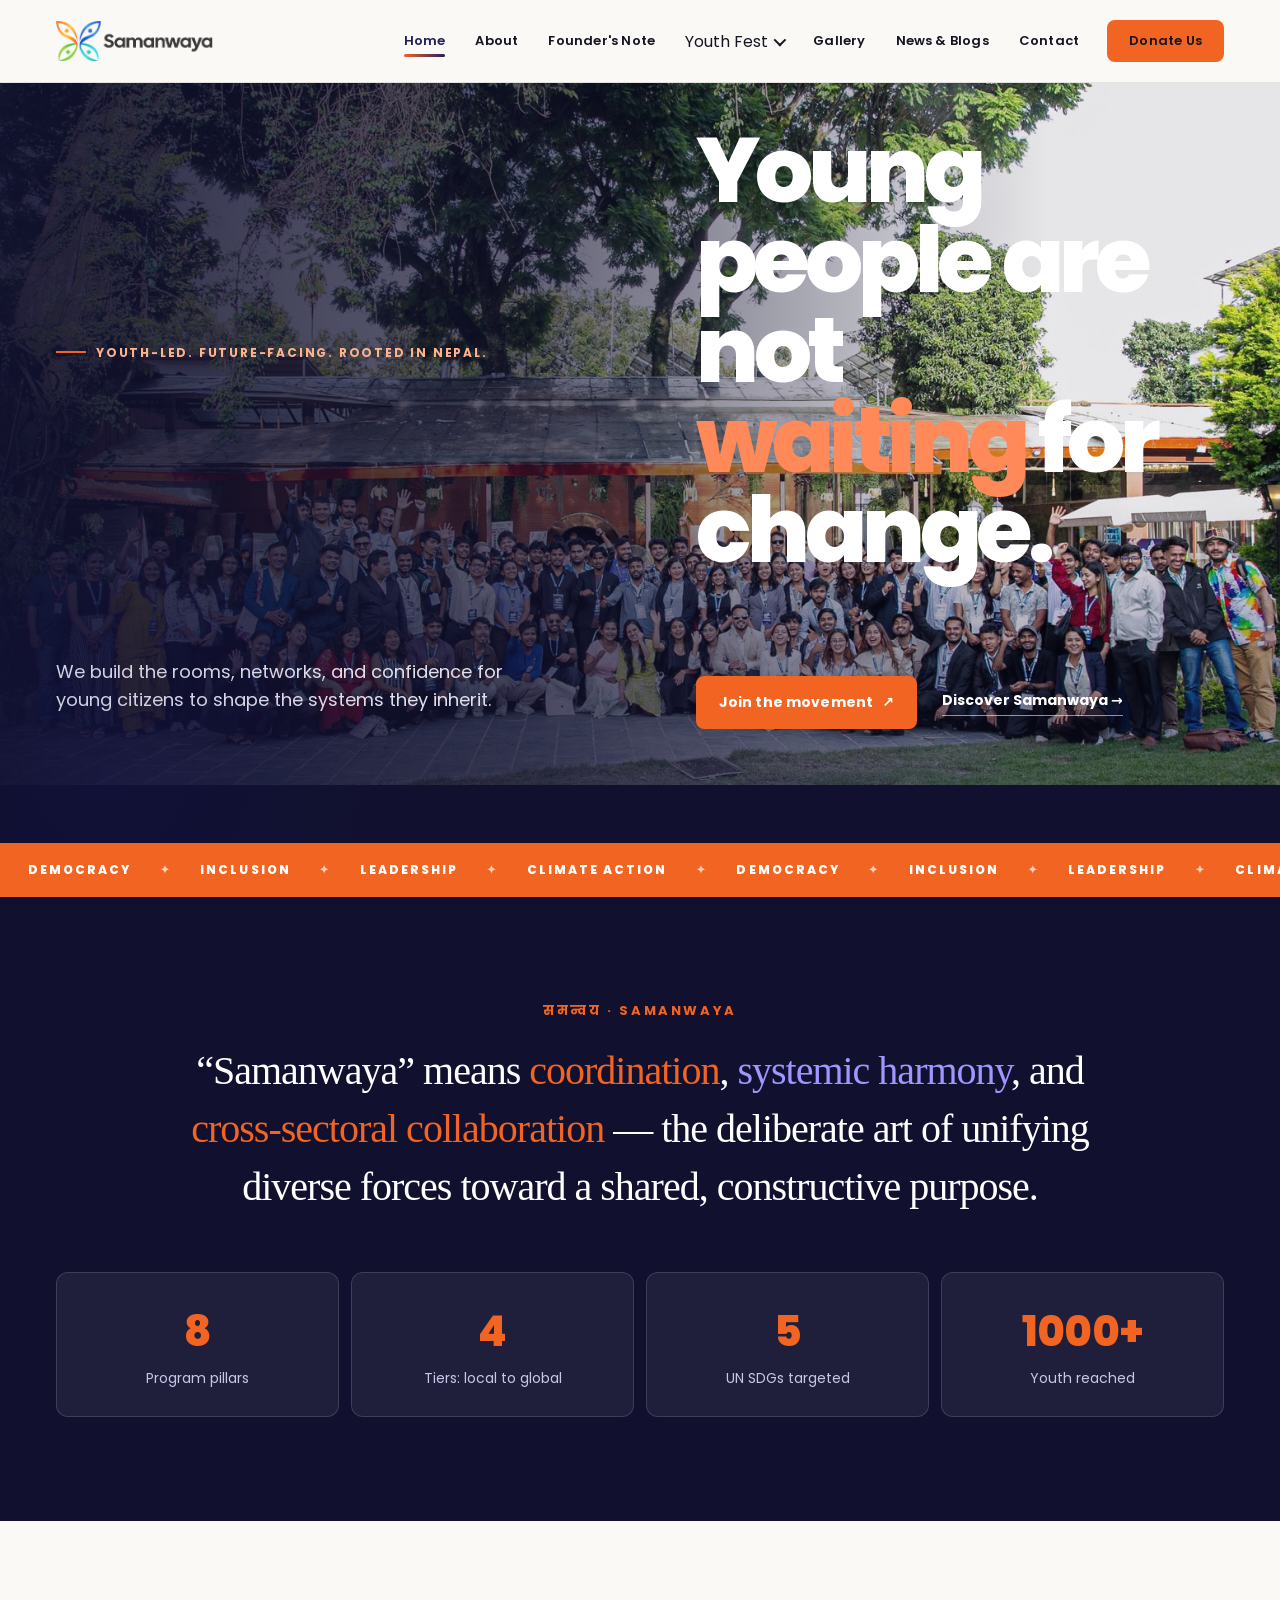
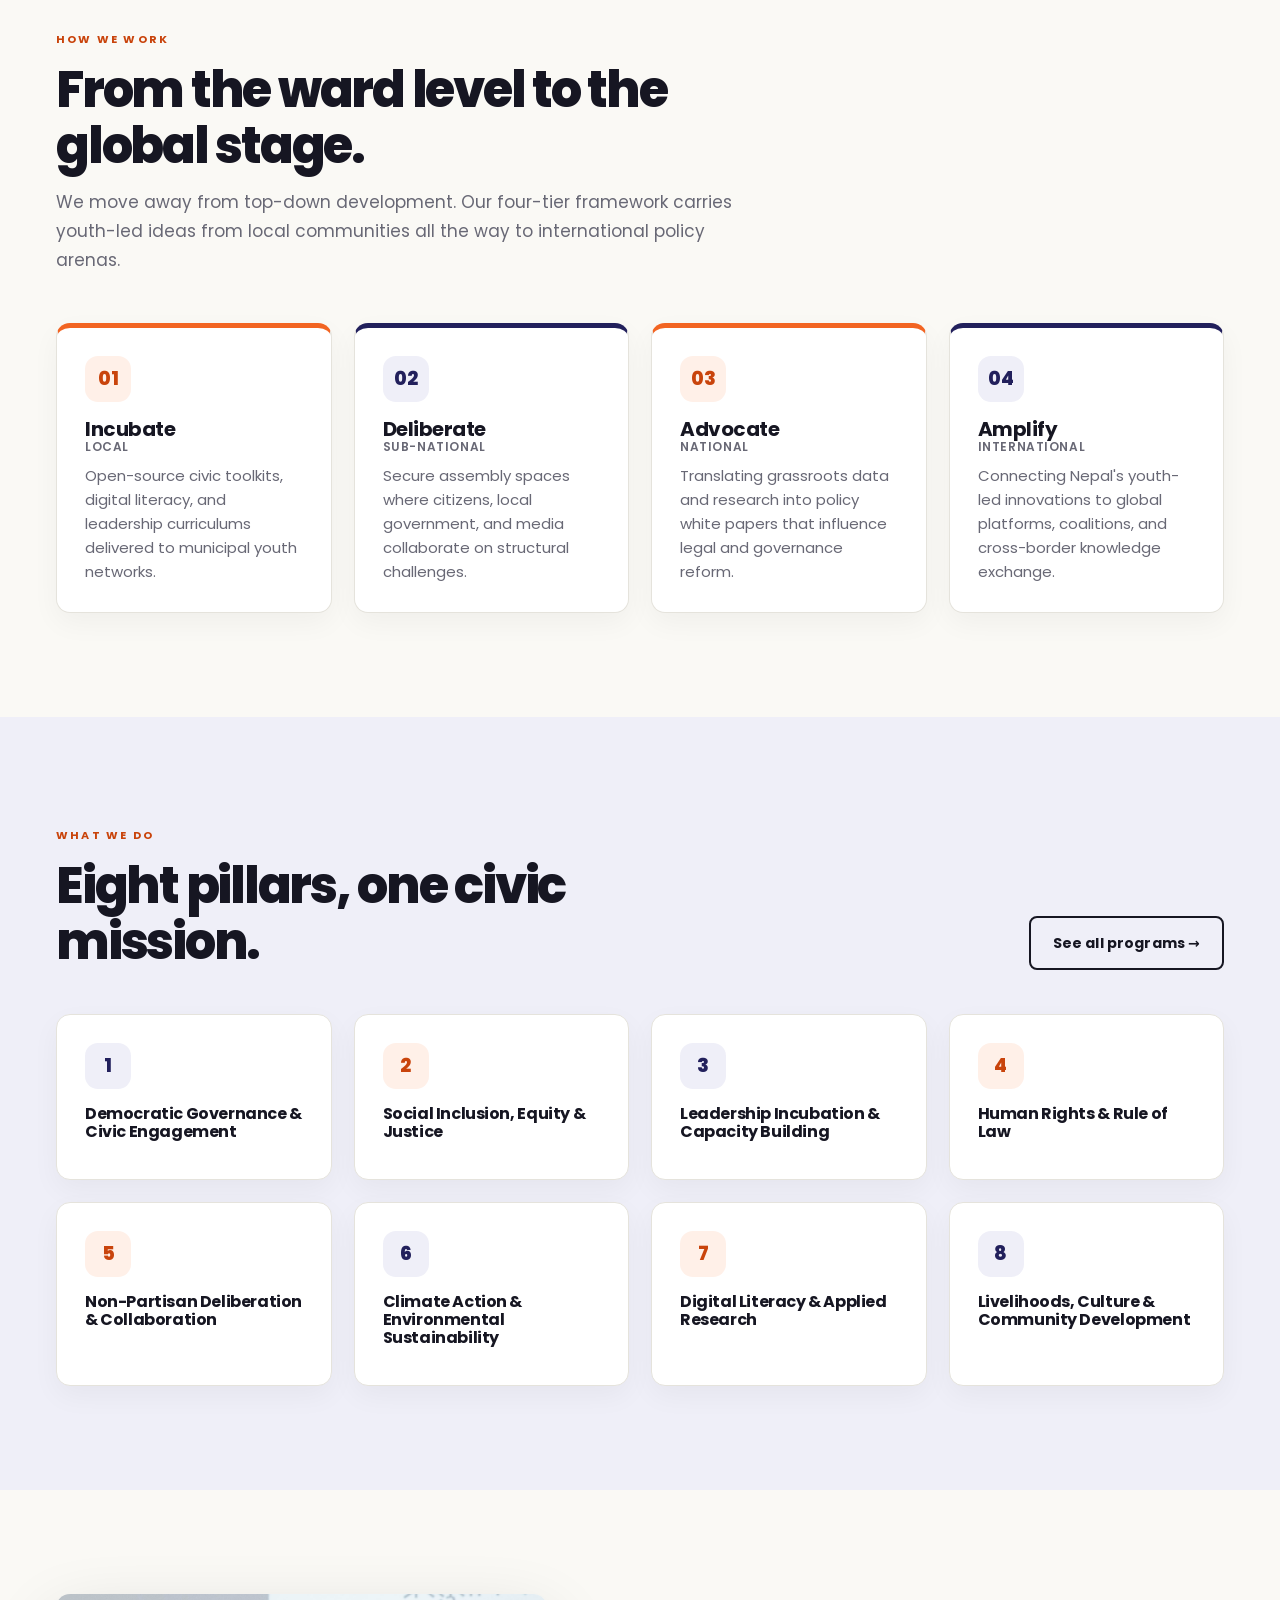
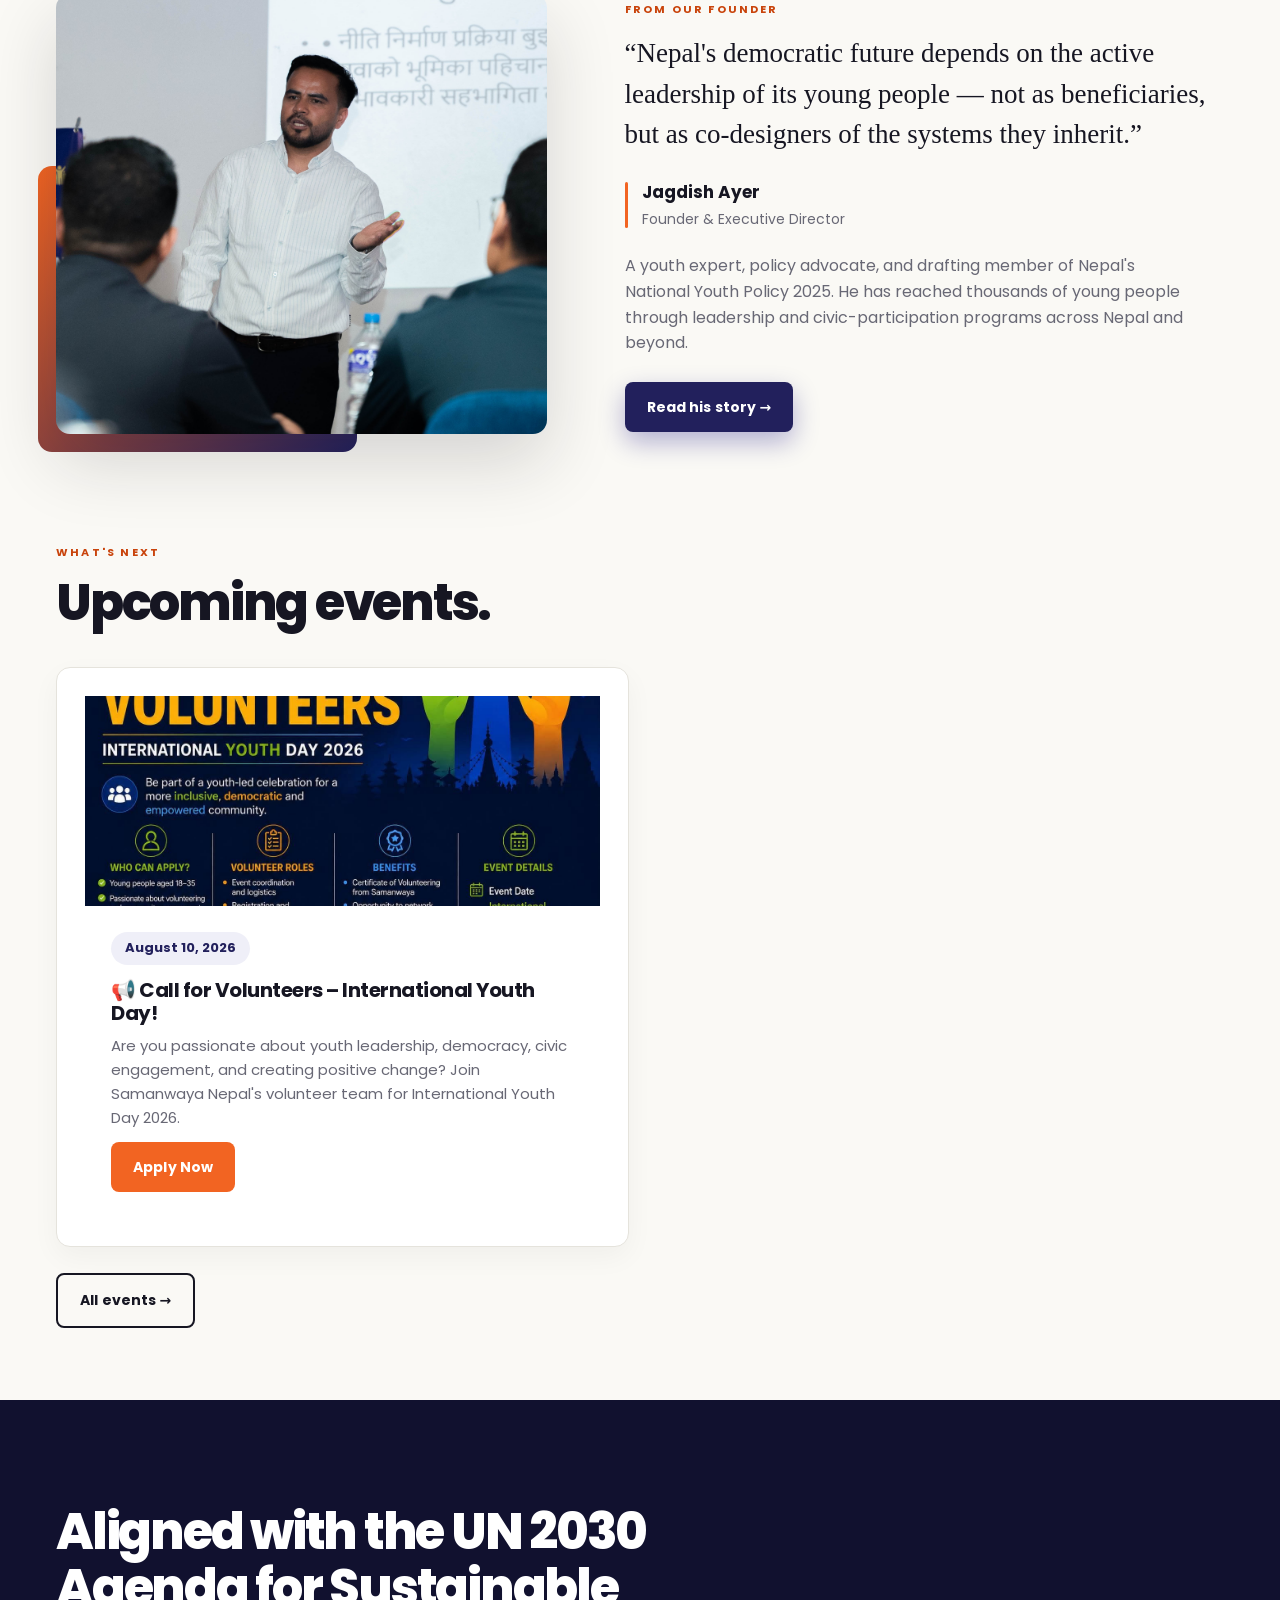
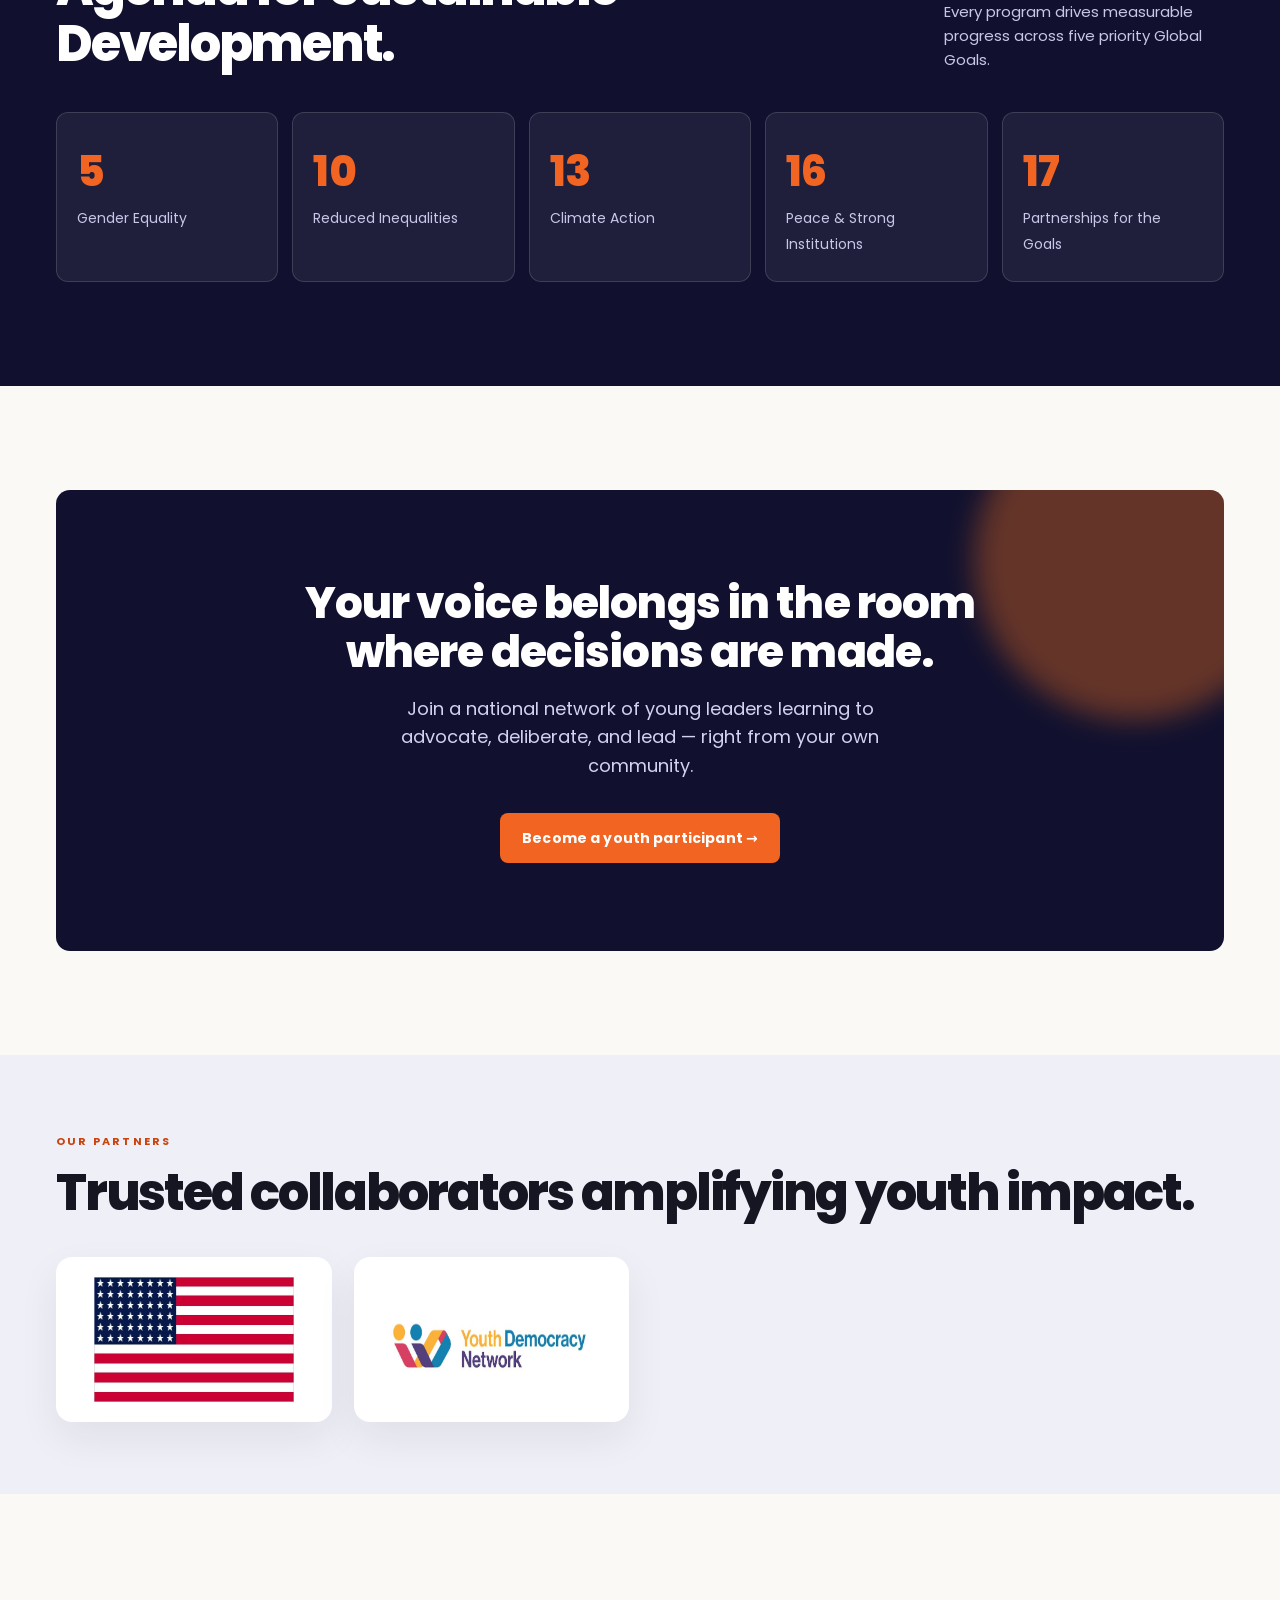
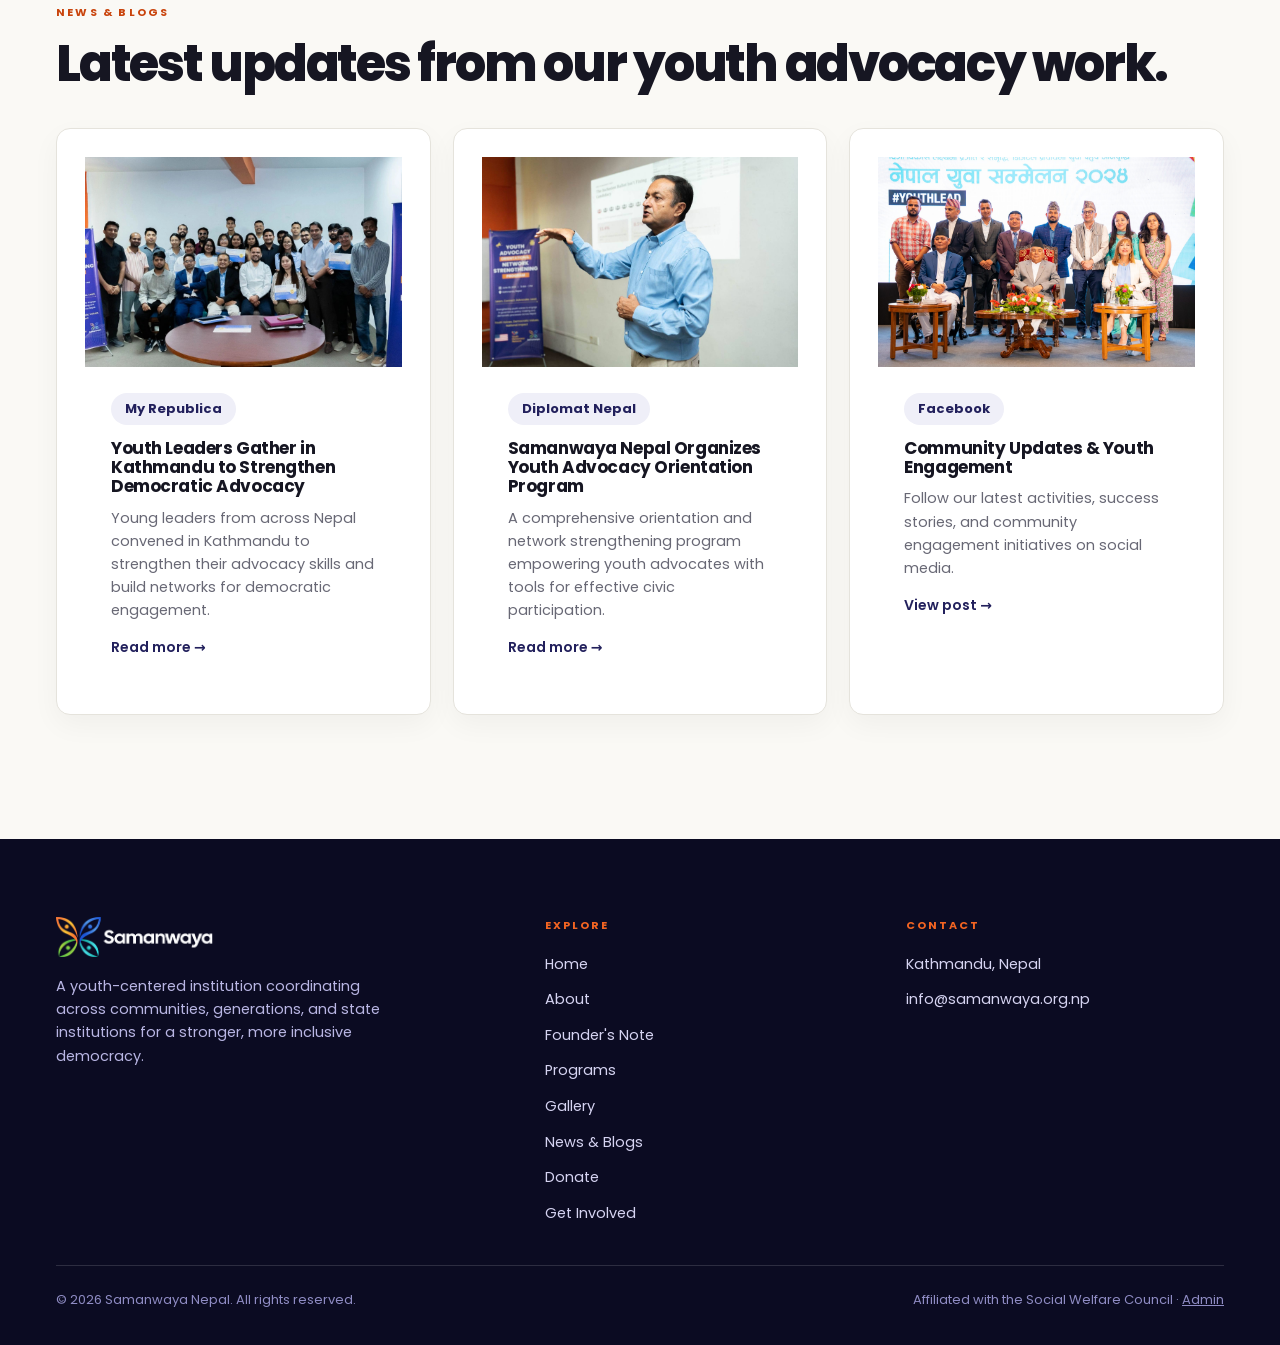
==== commit 8e66e38c: "Redesign portfolio landing experience Co-authored-by: Copilot App <223556219+Copilot@users.noreply.g" ====
--- a/index.html
+++ b/index.html
@@ -125,8 +125,24 @@
     <div class="hero-banner">
       <img src="assets/Home_image.jpeg" alt="Young participants at a Samanwaya Nepal youth advocacy program" fetchpriority="high">
     </div>
-   
-  </section>
+    <div class="hero-overlay">
+      <div class="wrap">
+        <div class="hero-kicker"><span></span> Youth-led. Future-facing. Rooted in Nepal.</div>
+        <h1>Young people are not<br><em>waiting</em> for change.</h1>
+        <p>We build the rooms, networks, and confidence for young citizens to shape the systems they inherit.</p>
+        <div class="hero-actions">
+          <a href="contact.html" class="btn btn-orange">Join the movement <span aria-hidden="true">↗</span></a>
+          <a href="about.html" class="hero-link">Discover Samanwaya <span aria-hidden="true">→</span></a>
+        </div>
+      </div>
+    </div>
+  </section>
+
+  <div class="signal-bar" aria-label="Samanwaya Nepal focus areas">
+    <div class="signal-track">
+      <span>Democracy</span><i>✦</i><span>Inclusion</span><i>✦</i><span>Leadership</span><i>✦</i><span>Climate action</span><i>✦</i><span>Democracy</span><i>✦</i><span>Inclusion</span><i>✦</i><span>Leadership</span><i>✦</i><span>Climate action</span><i>✦</i>
+    </div>
+  </div>
 
   <!-- NOTICES (admin-managed, hidden when empty) -->
   <section class="section tight" id="notices-section" style="padding-top:0">
--- a/css/style.css
+++ b/css/style.css
@@ -276,3 +276,90 @@
   .cta{padding:56px 26px}
   .admin-stats{grid-template-columns:1fr}
 }
+
+/* ---------- Editorial refresh ---------- */
+:root{
+  --orange:#f26422;
+  --orange-deep:#c9440c;
+  --orange-soft:#fff0e8;
+  --indigo:#22205c;
+  --indigo-deep:#11112f;
+  --indigo-soft:#efeff8;
+  --ink:#161622;
+  --muted:#686875;
+  --bg:#faf9f5;
+  --card:#fff;
+  --line:#e5e3dc;
+  --radius:14px;
+  --shadow:0 16px 40px rgba(22,22,34,.07);
+  --shadow-lg:0 28px 70px rgba(22,22,34,.16);
+}
+body{background:var(--bg)}
+.site-header{background:rgba(250,249,245,.92);border-bottom-color:rgba(22,22,34,.1)}
+.site-header .wrap{height:82px}
+.site-header .logo img{height:40px}
+.nav{gap:2px}
+.nav a{font-size:13px;letter-spacing:.015em}
+.nav .btn{font-size:13px}
+.btn{border-radius:8px;padding:14px 22px;font-size:14px;letter-spacing:.01em}
+.btn-orange{box-shadow:none}
+.btn-orange:hover{background:#d95012}
+.hero{height:min(760px,calc(100vh - 82px));min-height:540px;background:var(--indigo-deep)}
+.hero-banner,.hero-banner img{height:100%}
+.hero-banner img{object-fit:cover;object-position:center 34%;filter:saturate(.85)}
+.hero-banner:after{content:'';position:absolute;inset:0;background:linear-gradient(90deg,rgba(17,17,47,.92) 0%,rgba(17,17,47,.64) 42%,rgba(17,17,47,.08) 82%),linear-gradient(0deg,rgba(17,17,47,.55),transparent 45%)}
+.hero-overlay{position:absolute;inset:0;display:flex;align-items:center;color:#fff}
+.hero-overlay .wrap{width:100%;padding-top:30px}
+.hero-kicker{display:flex;align-items:center;gap:10px;margin-bottom:22px;color:#ffb28e;font-size:12px;font-weight:700;letter-spacing:.15em;text-transform:uppercase}
+.hero-kicker span{display:block;width:30px;height:2px;background:var(--orange)}
+.hero-overlay h1{max-width:760px;font-size:clamp(46px,7.5vw,92px);line-height:.98;letter-spacing:-.055em;font-weight:800;margin-bottom:26px}
+.hero-overlay h1 em{color:#ff8958;font-style:normal}
+.hero-overlay p{max-width:480px;color:#e0dfeb;font-size:18px;line-height:1.6;margin-bottom:32px}
+.hero-actions{display:flex;align-items:center;gap:25px;flex-wrap:wrap}
+.hero-actions .btn{padding:15px 23px}
+.hero-link{font-size:14px;font-weight:700;color:#fff;border-bottom:1px solid rgba(255,255,255,.55);padding-bottom:4px}
+.hero-link:hover{color:#ffb28e;border-color:#ffb28e}
+.signal-bar{overflow:hidden;background:var(--orange);color:#fff;height:54px;display:flex;align-items:center}
+.signal-track{display:flex;align-items:center;gap:28px;min-width:max-content;padding-left:28px;font-size:12px;font-weight:800;letter-spacing:.17em;text-transform:uppercase;animation:signal-scroll 28s linear infinite}
+.signal-track i{font-style:normal;font-size:13px;color:#ffd0bd}
+@keyframes signal-scroll{to{transform:translateX(-50%)}}
+.section{padding:104px 0}
+.section.tight{padding:72px 0}
+.eyebrow{font-size:11px;letter-spacing:.2em}
+.h-lg{font-size:clamp(32px,4.2vw,50px);letter-spacing:-.045em}
+.lead{font-size:17px;line-height:1.7}
+.card{border-radius:14px;box-shadow:0 10px 28px rgba(22,22,34,.045);padding:28px}
+.card:hover{transform:translateY(-4px);box-shadow:var(--shadow-lg);transition:transform .25s ease,box-shadow .25s ease}
+.card h3{letter-spacing:-.025em}
+.dark{background:var(--indigo-deep)}
+.quote-band blockquote{font-size:clamp(25px,3.2vw,40px);letter-spacing:-.025em}
+.stats{gap:12px}
+.stat{border-radius:12px;padding:25px 20px}
+.stat b{font-size:42px}
+.page-hero{padding:100px 0;background:var(--indigo-deep);color:#fff}
+.page-hero .lead{color:#cbc9dd}
+.page-hero .eyebrow{color:#ff8958}
+.page-hero h1{max-width:780px;font-size:clamp(46px,7vw,82px);letter-spacing:-.055em}
+.split{gap:78px}
+.frame:after{border-radius:14px}
+.frame img{border-radius:14px}
+.cta{border-radius:14px;padding:88px 48px;background:var(--indigo-deep)}
+.site-footer{background:#0b0b22;padding-top:78px}
+.site-footer h4{font-size:11px;letter-spacing:.18em}
+
+@media (max-width:940px){
+  .hero{height:650px;min-height:0}
+  .hero-overlay h1{font-size:clamp(48px,10vw,76px)}
+  .site-header .wrap{height:74px}
+}
+@media (max-width:600px){
+  .hero{height:650px}
+  .hero-banner img{object-position:62% center}
+  .hero-banner:after{background:linear-gradient(90deg,rgba(17,17,47,.9),rgba(17,17,47,.3)),linear-gradient(0deg,rgba(17,17,47,.7),transparent 60%)}
+  .hero-overlay h1{font-size:clamp(46px,14vw,68px)}
+  .hero-overlay p{font-size:16px}
+  .section{padding:72px 0}
+  .page-hero{padding:72px 0}
+  .page-hero h1{font-size:clamp(44px,13vw,64px)}
+  .signal-track{gap:20px;font-size:10px}
+}
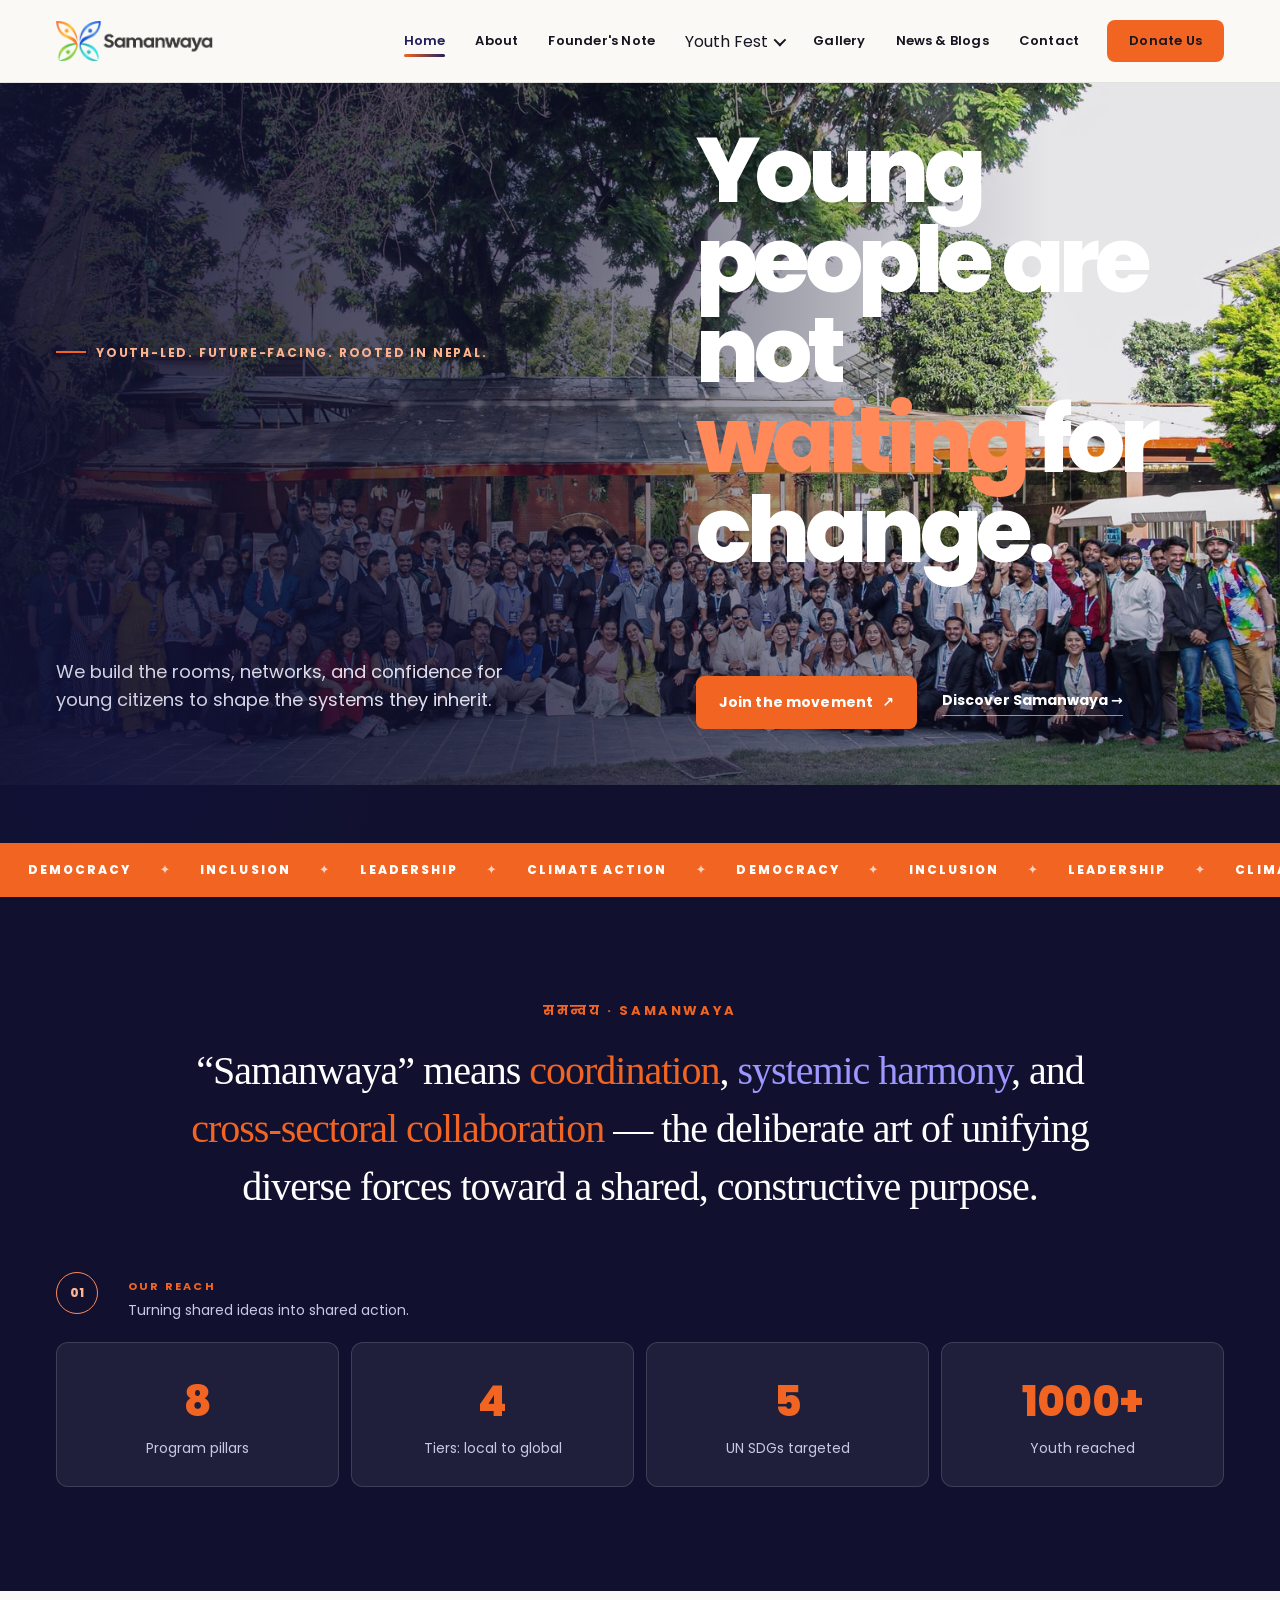
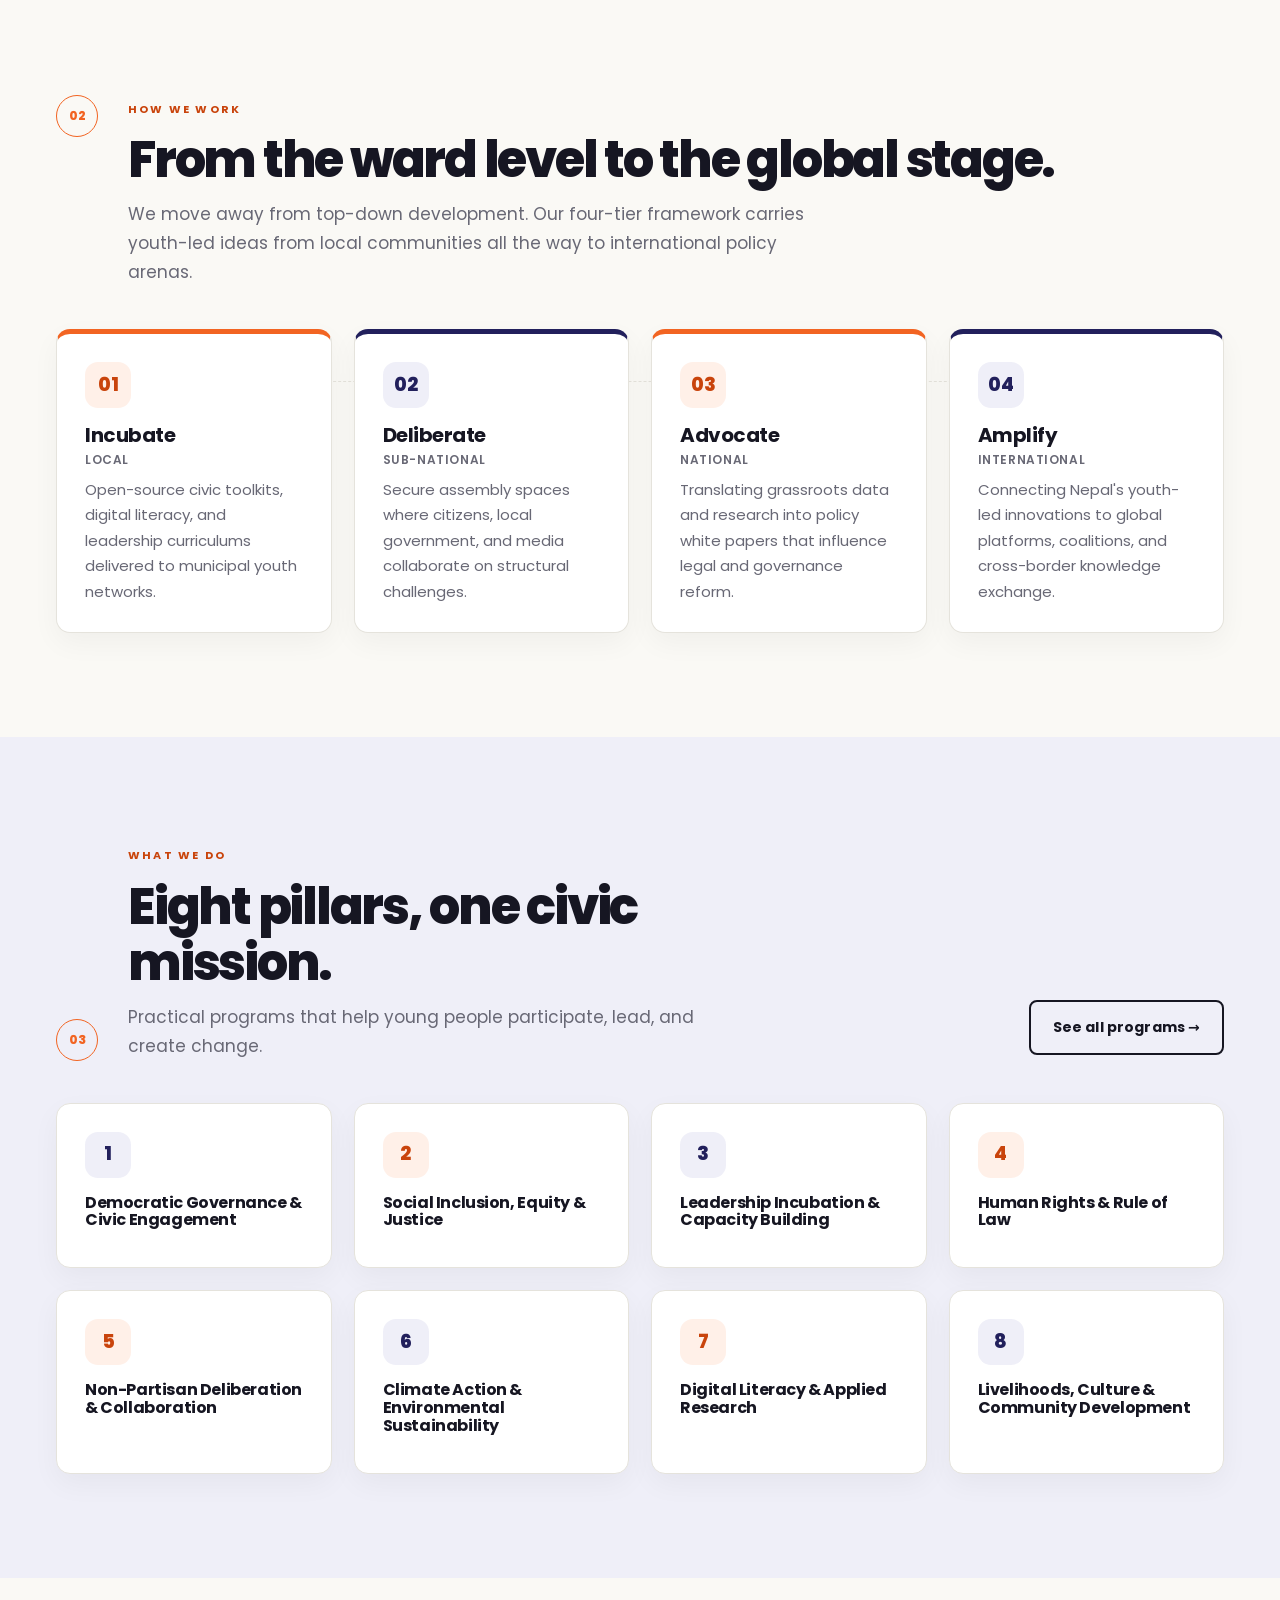
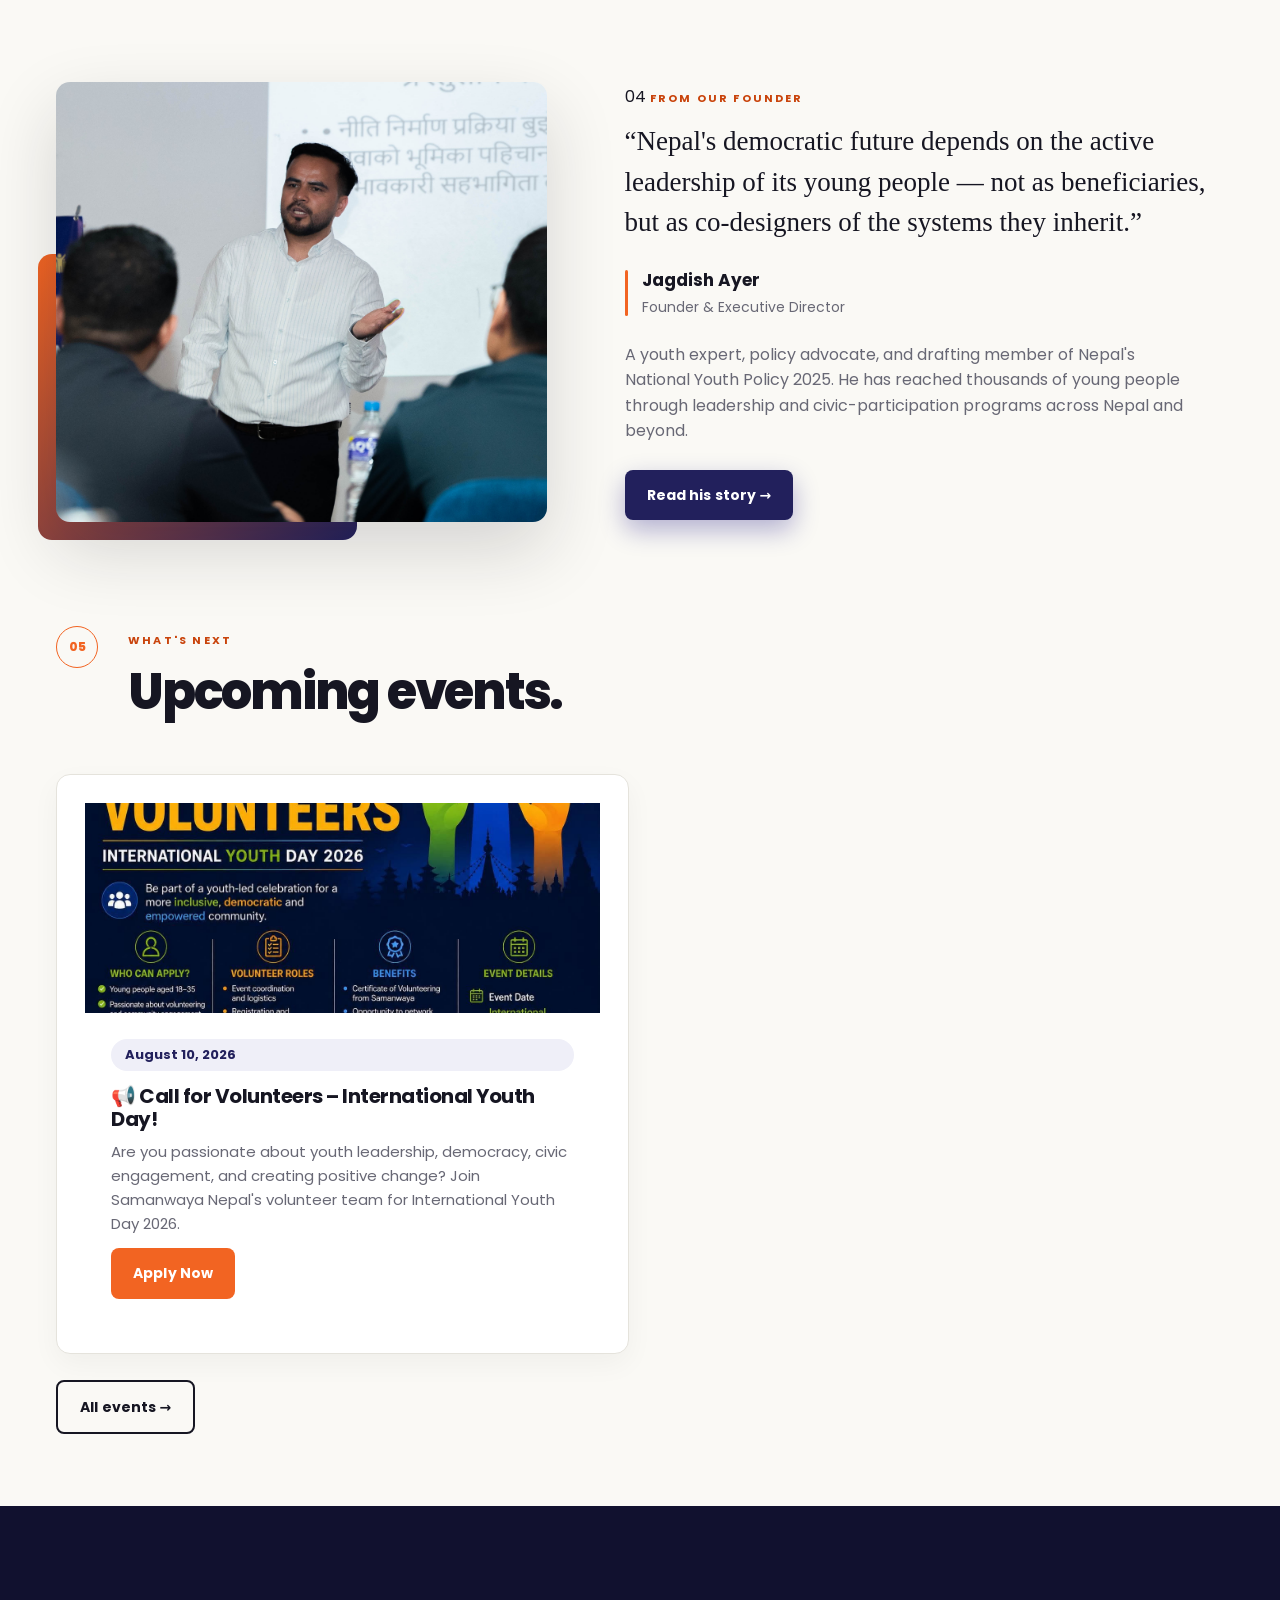
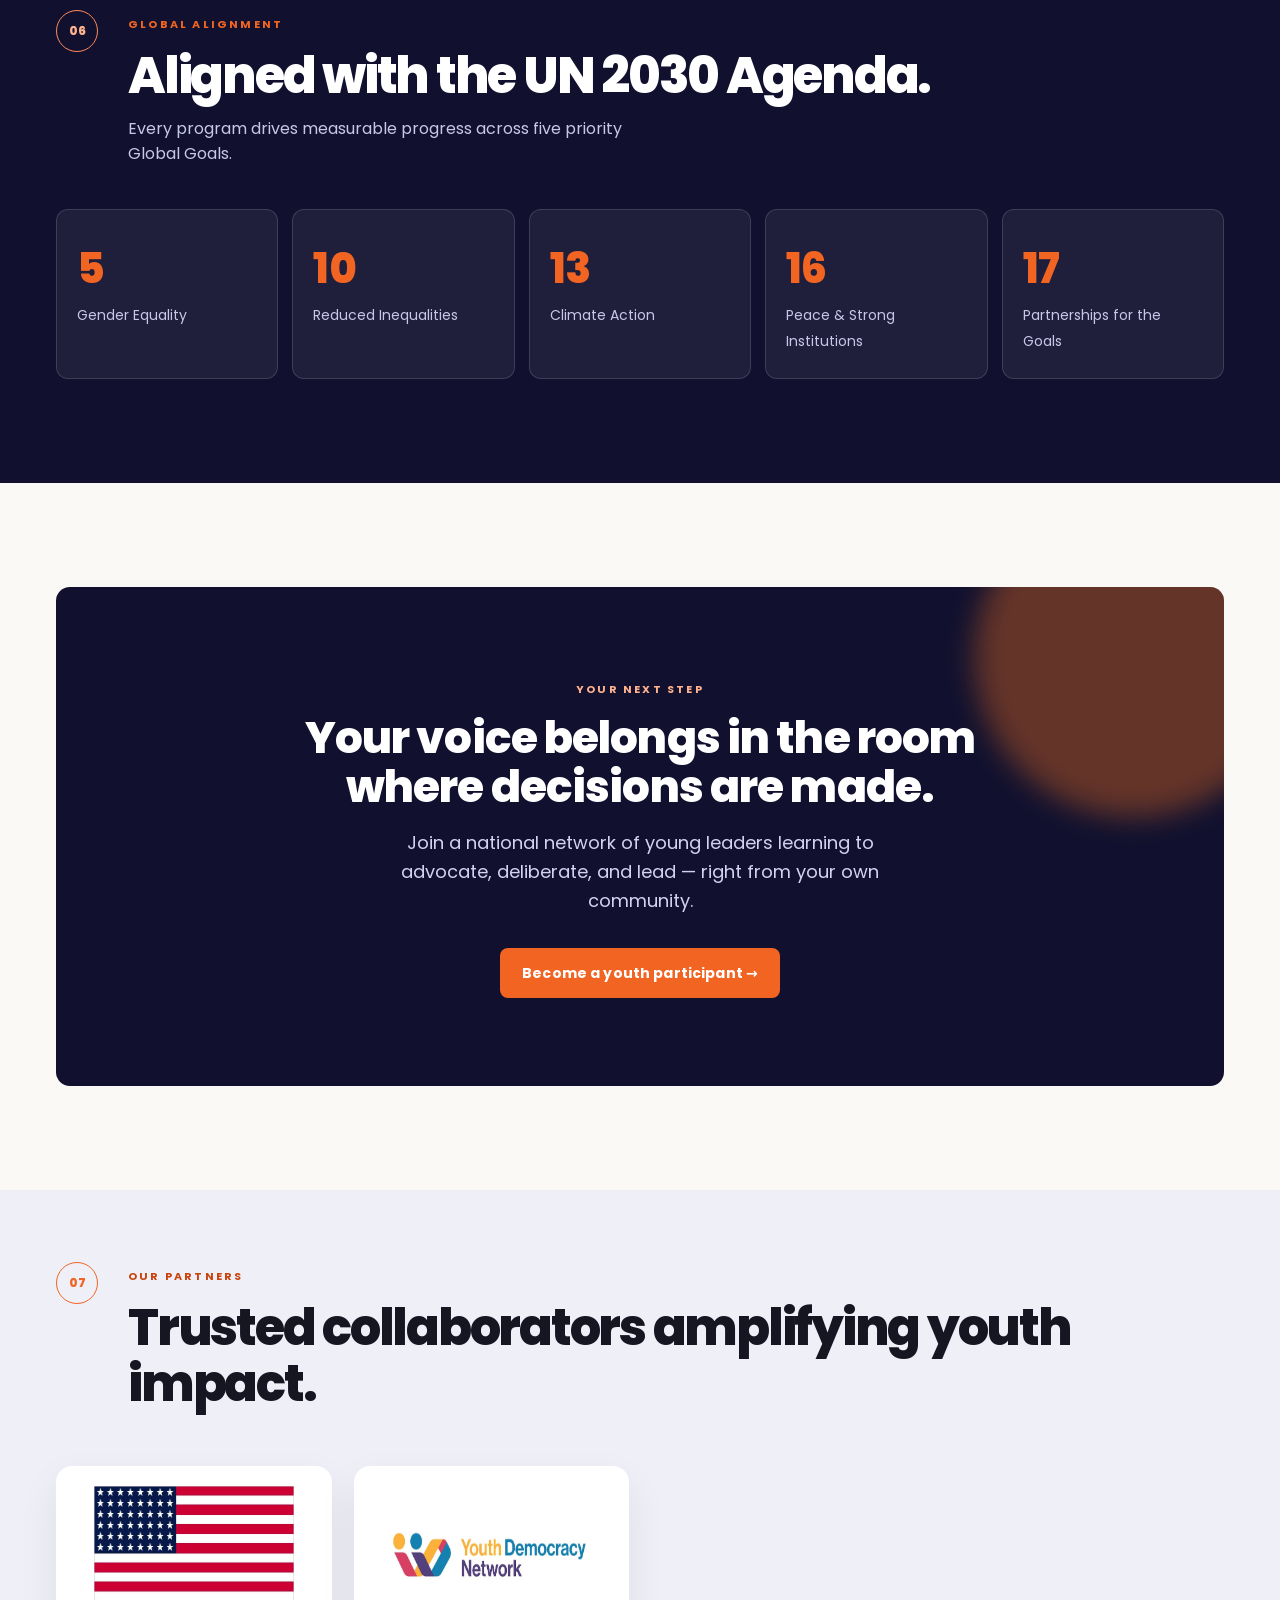
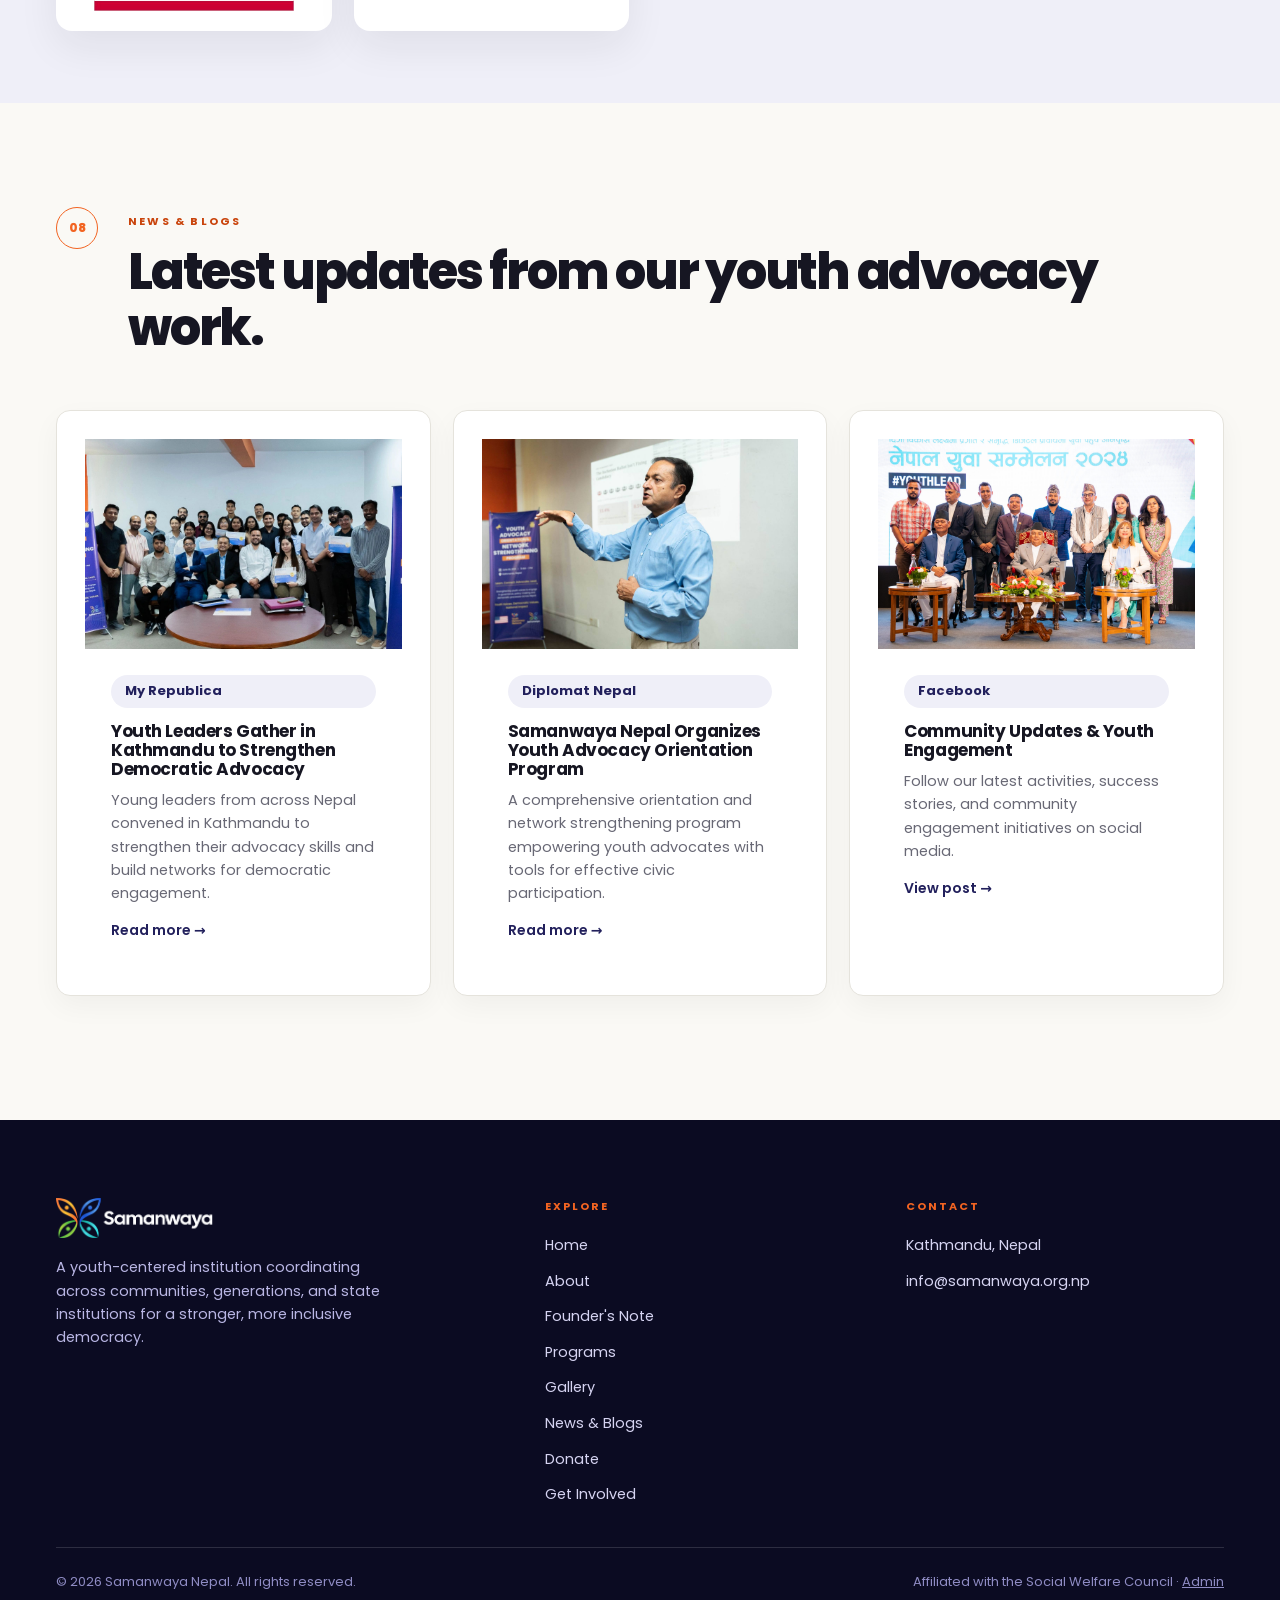
==== commit 966f8ab1: "Improve homepage clarity and section hierarchy Co-authored-by: Copilot App <223556219+Copilot@users." ====
--- a/index.html
+++ b/index.html
@@ -158,7 +158,11 @@
       <div class="mark">समन्वय · SAMANWAYA</div>
       <blockquote data-edit="meaningQuote">“Samanwaya” means <span class="hl-o">coordination</span>, <span class="hl-i">systemic harmony</span>, and <span class="hl-o">cross-sectoral collaboration</span> — the deliberate art of unifying diverse forces toward a shared, constructive purpose.</blockquote>
     </div>
-    <div class="wrap" style="margin-top:56px">
+    <div class="wrap section-stats" style="margin-top:56px">
+      <div class="section-heading section-heading-dark">
+        <span class="section-index">01</span>
+        <div><span class="eyebrow">Our reach</span><p>Turning shared ideas into shared action.</p></div>
+      </div>
       <div class="stats reveal">
         <div class="stat"><b data-edit="stat1n">8</b><span data-edit="stat1l">Program pillars</span></div>
         <div class="stat"><b data-edit="stat2n">4</b><span data-edit="stat2l">Tiers: local to global</span></div>
@@ -171,12 +175,15 @@
   <!-- 4-TIER MODEL -->
   <section class="section">
     <div class="wrap">
-      <div class="reveal" style="max-width:680px;margin-bottom:48px">
-        <span class="eyebrow">How we work</span>
-        <h2 class="h-lg">From the ward level to the global stage.</h2>
-        <p class="lead" style="margin-top:14px">We move away from top-down development. Our four-tier framework carries youth-led ideas from local communities all the way to international policy arenas.</p>
-      </div>
-      <div class="grid g4">
+      <div class="section-heading reveal">
+        <span class="section-index">02</span>
+        <div>
+          <span class="eyebrow">How we work</span>
+          <h2 class="h-lg">From the ward level to the global stage.</h2>
+          <p class="lead">We move away from top-down development. Our four-tier framework carries youth-led ideas from local communities all the way to international policy arenas.</p>
+        </div>
+      </div>
+      <div class="grid g4 process-grid">
         <article class="card top-o reveal"><span class="num tint-o">01</span><h3>Incubate <small style="display:block;font-size:12px;color:var(--muted);font-weight:600;letter-spacing:.05em">LOCAL</small></h3><p>Open-source civic toolkits, digital literacy, and leadership curriculums delivered to municipal youth networks.</p></article>
         <article class="card top-i reveal"><span class="num tint-i">02</span><h3>Deliberate <small style="display:block;font-size:12px;color:var(--muted);font-weight:600;letter-spacing:.05em">SUB-NATIONAL</small></h3><p>Secure assembly spaces where citizens, local government, and media collaborate on structural challenges.</p></article>
         <article class="card top-o reveal"><span class="num tint-o">03</span><h3>Advocate <small style="display:block;font-size:12px;color:var(--muted);font-weight:600;letter-spacing:.05em">NATIONAL</small></h3><p>Translating grassroots data and research into policy white papers that influence legal and governance reform.</p></article>
@@ -188,10 +195,12 @@
   <!-- PROGRAMS TEASER -->
   <section class="section" style="background:var(--indigo-soft)">
     <div class="wrap">
-      <div class="reveal" style="display:flex;align-items:flex-end;justify-content:space-between;flex-wrap:wrap;gap:22px;margin-bottom:44px">
+      <div class="section-heading section-heading-action reveal">
+        <span class="section-index">03</span>
         <div style="max-width:600px">
           <span class="eyebrow">What we do</span>
           <h2 class="h-lg">Eight pillars, one civic mission.</h2>
+          <p class="lead">Practical programs that help young people participate, lead, and create change.</p>
         </div>
         <a href="programs.html" class="btn btn-ghost">See all programs →</a>
       </div>
@@ -215,6 +224,7 @@
         <img src="assets/photo-3.jpg" alt="Jagdish Ayer, Founder and Executive Director of Samanwaya Nepal" width="1400" height="933" loading="lazy">
       </div>
       <div class="reveal">
+        <span class="section-index">04</span>
         <span class="eyebrow">From our founder</span>
         <blockquote class="pull" data-edit="founderQuote">“Nepal's democratic future depends on the active leadership of its young people — not as beneficiaries, but as co-designers of the systems they inherit.”</blockquote>
         <div class="byline"><i></i><div><b>Jagdish Ayer</b><span>Founder &amp; Executive Director</span></div></div>
@@ -227,8 +237,10 @@
   <!-- UPCOMING EVENTS (admin-managed, hidden when empty) -->
   <section class="section tight" id="events-section" data-hide-empty style="padding-top:0">
     <div class="wrap">
-      <span class="eyebrow">What's next</span>
-      <h2 class="h-lg" style="margin-bottom:36px">Upcoming events.</h2>
+      <div class="section-heading reveal">
+        <span class="section-index">05</span>
+        <div><span class="eyebrow">What's next</span><h2 class="h-lg">Upcoming events.</h2></div>
+      </div>
       <div id="events-list" data-limit="2" class="grid g2"></div>
       <p style="margin-top:26px"><a href="programs.html#events" class="btn btn-ghost">All events →</a></p>
     </div>
@@ -237,9 +249,10 @@
   <!-- SDG STRIP -->
   <section class="dark section">
     <div class="wrap">
-      <div class="reveal" style="display:flex;align-items:flex-end;justify-content:space-between;flex-wrap:wrap;gap:20px;margin-bottom:40px">
-        <h2 class="h-lg" style="max-width:640px">Aligned with the UN 2030 Agenda for Sustainable Development.</h2>
-        <p style="font-size:15px;color:#c9c7e8;max-width:280px">Every program drives measurable progress across five priority Global Goals.</p>
+      <div class="section-heading section-heading-dark reveal">
+        <span class="section-index">06</span>
+        <div><span class="eyebrow">Global alignment</span><h2 class="h-lg">Aligned with the UN 2030 Agenda.</h2>
+        <p>Every program drives measurable progress across five priority Global Goals.</p></div>
       </div>
       <div class="grid reveal" style="grid-template-columns:repeat(auto-fit,minmax(170px,1fr));gap:14px">
         <div class="stat" style="text-align:left"><b>5</b><span>Gender Equality</span></div>
@@ -255,6 +268,7 @@
   <section class="section">
     <div class="wrap">
       <div class="cta reveal">
+        <span class="eyebrow">Your next step</span>
         <h2>Your voice belongs in the room where decisions are made.</h2>
         <p>Join a national network of young leaders learning to advocate, deliberate, and lead — right from your own community.</p>
         <a href="contact.html" class="btn btn-orange">Become a youth participant →</a>
@@ -265,8 +279,10 @@
   <!-- PARTNERS -->
   <section class="section tight" style="background:var(--indigo-soft)">
     <div class="wrap">
-      <span class="eyebrow">Our Partners</span>
-      <h2 class="h-lg" style="margin-bottom:36px">Trusted collaborators amplifying youth impact.</h2>
+      <div class="section-heading reveal">
+        <span class="section-index">07</span>
+        <div><span class="eyebrow">Our partners</span><h2 class="h-lg">Trusted collaborators amplifying youth impact.</h2></div>
+      </div>
       <div class="grid g4" style="align-items:center;justify-items:center">
         <div class="reveal" style="text-align:center;padding:20px;background:#fff;border-radius:16px;box-shadow:var(--shadow);width:100%">
           <img src="assets/usa.jpeg" alt="USA Partner Logo" width="200" height="125" loading="lazy" style="margin:0 auto">
@@ -336,8 +352,10 @@
   <!-- NEWS & BLOGS -->
   <section class="section">
     <div class="wrap">
-      <span class="eyebrow">News &amp; Blogs</span>
-      <h2 class="h-lg" style="margin-bottom:36px">Latest updates from our youth advocacy work.</h2>
+      <div class="section-heading reveal">
+        <span class="section-index">08</span>
+        <div><span class="eyebrow">News &amp; blogs</span><h2 class="h-lg">Latest updates from our youth advocacy work.</h2></div>
+      </div>
       <div class="grid g3">
         <article class="card event-card reveal">
           <a href="https://myrepublica.nagariknetwork.com/news/youth-leaders-gather-in-kathmandu-to-strengthen-democratic-advocacy-83-53.html" target="_blank" rel="noopener noreferrer">
--- a/css/style.css
+++ b/css/style.css
@@ -346,11 +346,36 @@
 .cta{border-radius:14px;padding:88px 48px;background:var(--indigo-deep)}
 .site-footer{background:#0b0b22;padding-top:78px}
 .site-footer h4{font-size:11px;letter-spacing:.18em}
+.section-heading{display:grid;grid-template-columns:54px minmax(0,1fr);gap:18px;align-items:start;margin-bottom:42px}
+.section-heading .section-index{display:flex;align-items:center;justify-content:center;width:42px;height:42px;border:1px solid var(--orange);border-radius:50%;font-size:12px;font-weight:800;color:var(--orange)}
+.section-heading h2{margin-bottom:12px}
+.section-heading .lead{margin-top:12px}
+.section-heading-action{grid-template-columns:54px minmax(0,1fr) auto;align-items:end}
+.section-heading-action .btn{margin-bottom:6px}
+.section-heading-dark p{color:#c9c7e8;font-size:16px;max-width:500px}
+.section-heading-dark .section-index{color:#ffb28e;border-color:#ff8958}
+.section-stats .section-heading{margin-bottom:20px}
+.section-stats .section-heading .eyebrow{margin-bottom:4px}
+.section-stats .section-heading p{color:#c9c7e8;font-size:14px}
+.process-grid{position:relative}
+.process-grid:before{content:'';position:absolute;top:52px;left:10%;right:10%;height:1px;border-top:1px dashed var(--line);z-index:0}
+.process-grid .card{position:relative;z-index:1}
+.process-grid .card p{line-height:1.7}
+.process-grid .card h3 small{margin-top:7px}
+.section .section-index + .eyebrow{margin-top:4px}
+.hero-actions .btn:focus-visible,.hero-link:focus-visible,.nav a:focus-visible,.btn:focus-visible{outline:3px solid #ffb28e;outline-offset:4px}
+.event-card .body{display:flex;flex-direction:column;flex:1}
+.event-card .body p{flex:1}
+.event-card .body .btn{align-self:flex-start}
+.cta .eyebrow{color:#ffb28e}
 
 @media (max-width:940px){
   .hero{height:650px;min-height:0}
   .hero-overlay h1{font-size:clamp(48px,10vw,76px)}
   .site-header .wrap{height:74px}
+  .section-heading-action{grid-template-columns:54px minmax(0,1fr)}
+  .section-heading-action .btn{grid-column:2;justify-self:start;margin-top:4px}
+  .process-grid:before{display:none}
 }
 @media (max-width:600px){
   .hero{height:650px}
@@ -362,4 +387,11 @@
   .page-hero{padding:72px 0}
   .page-hero h1{font-size:clamp(44px,13vw,64px)}
   .signal-track{gap:20px;font-size:10px}
-}
+  .section-heading{grid-template-columns:38px minmax(0,1fr);gap:12px;margin-bottom:30px}
+  .section-heading .section-index{width:34px;height:34px;font-size:10px}
+  .section-heading-action .btn{grid-column:2}
+  .section-heading .h-lg{font-size:clamp(30px,9vw,42px)}
+  .section-heading-dark p{font-size:14px}
+  .section-stats{margin-top:42px !important}
+  .stats{margin-top:8px}
+}
